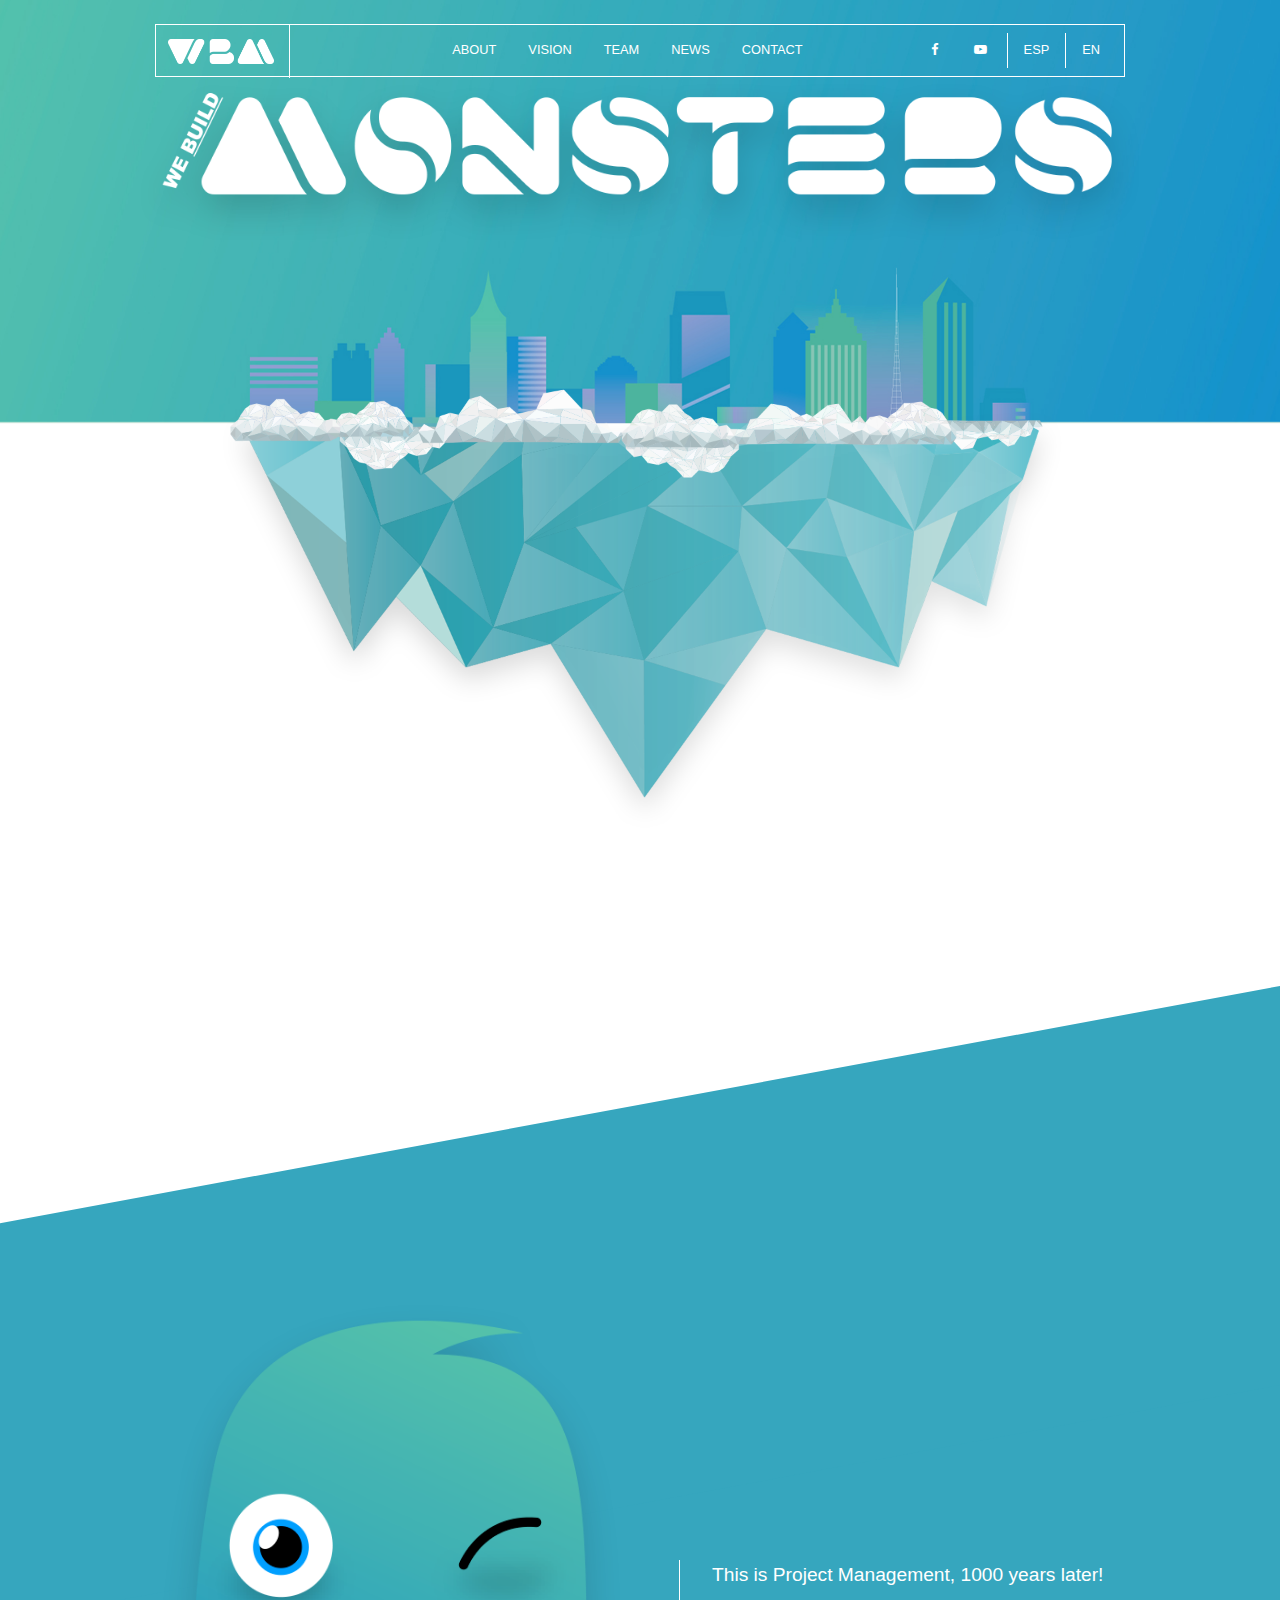
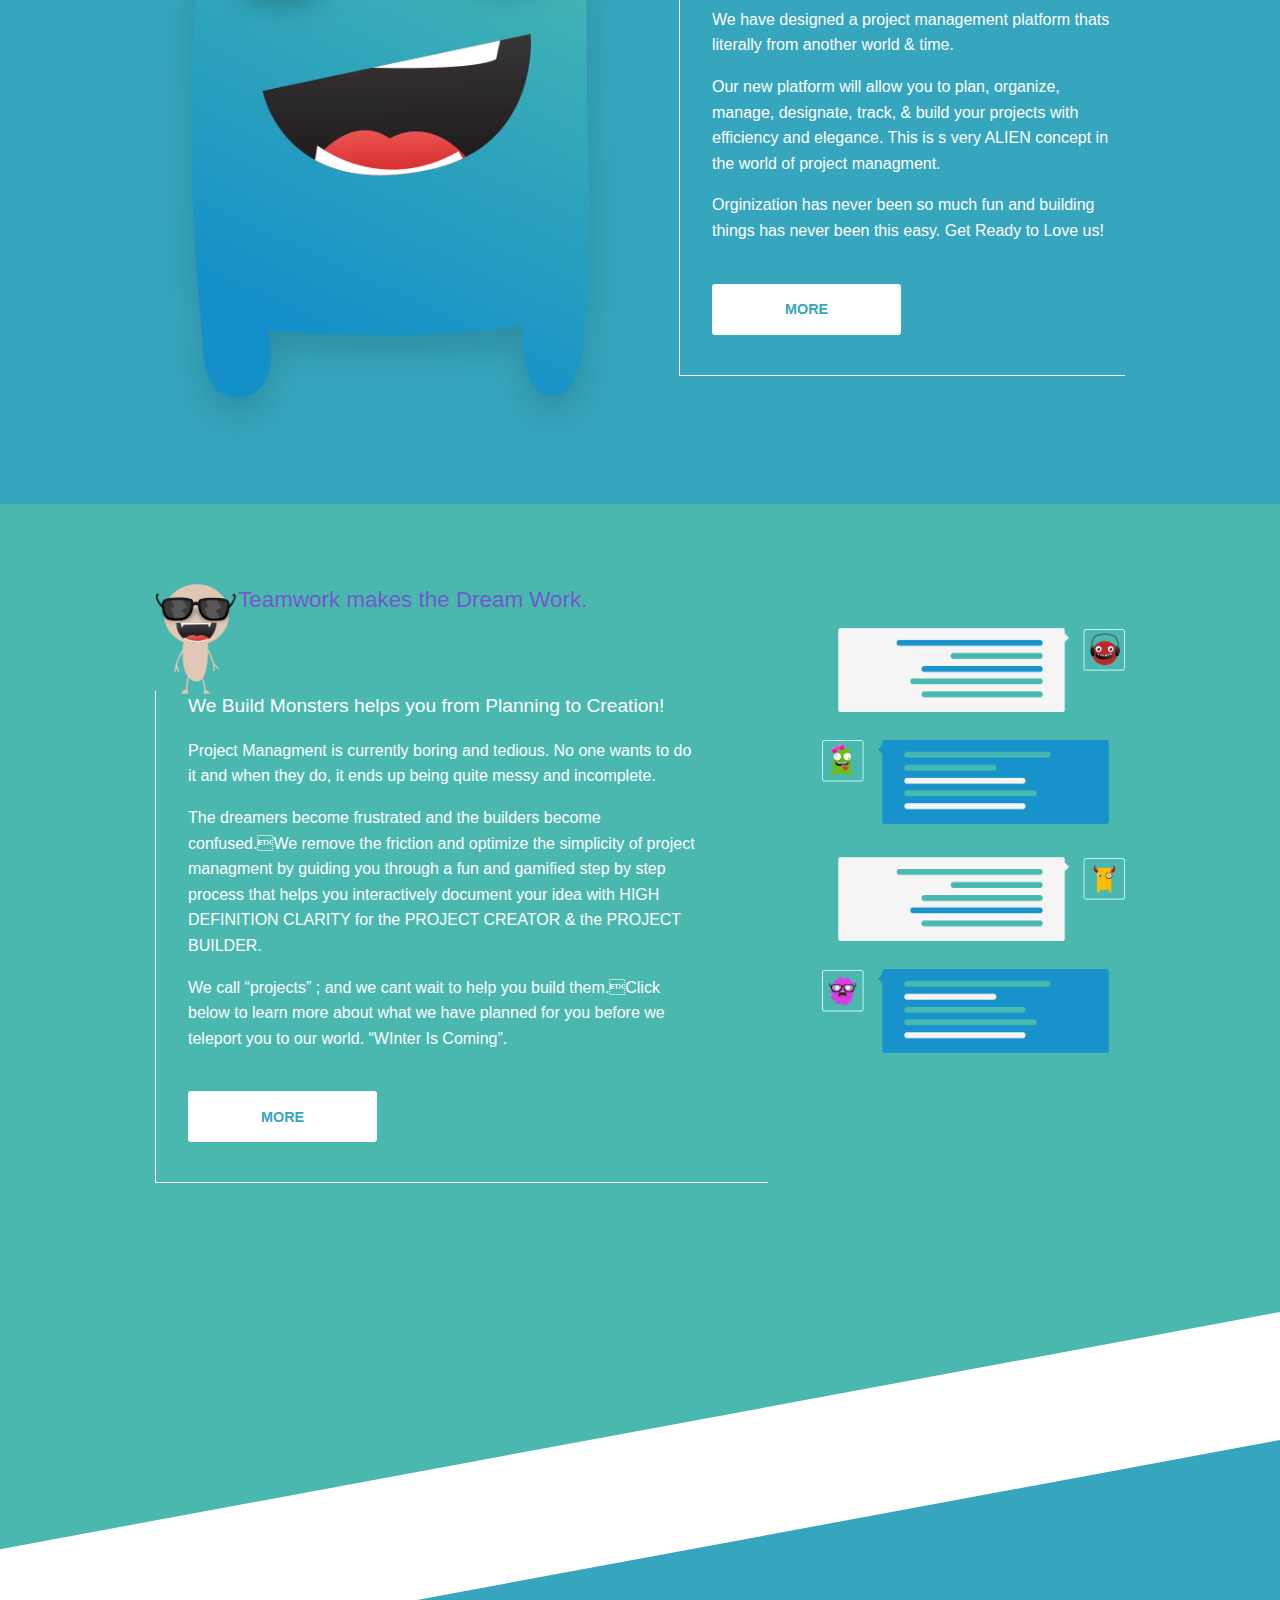
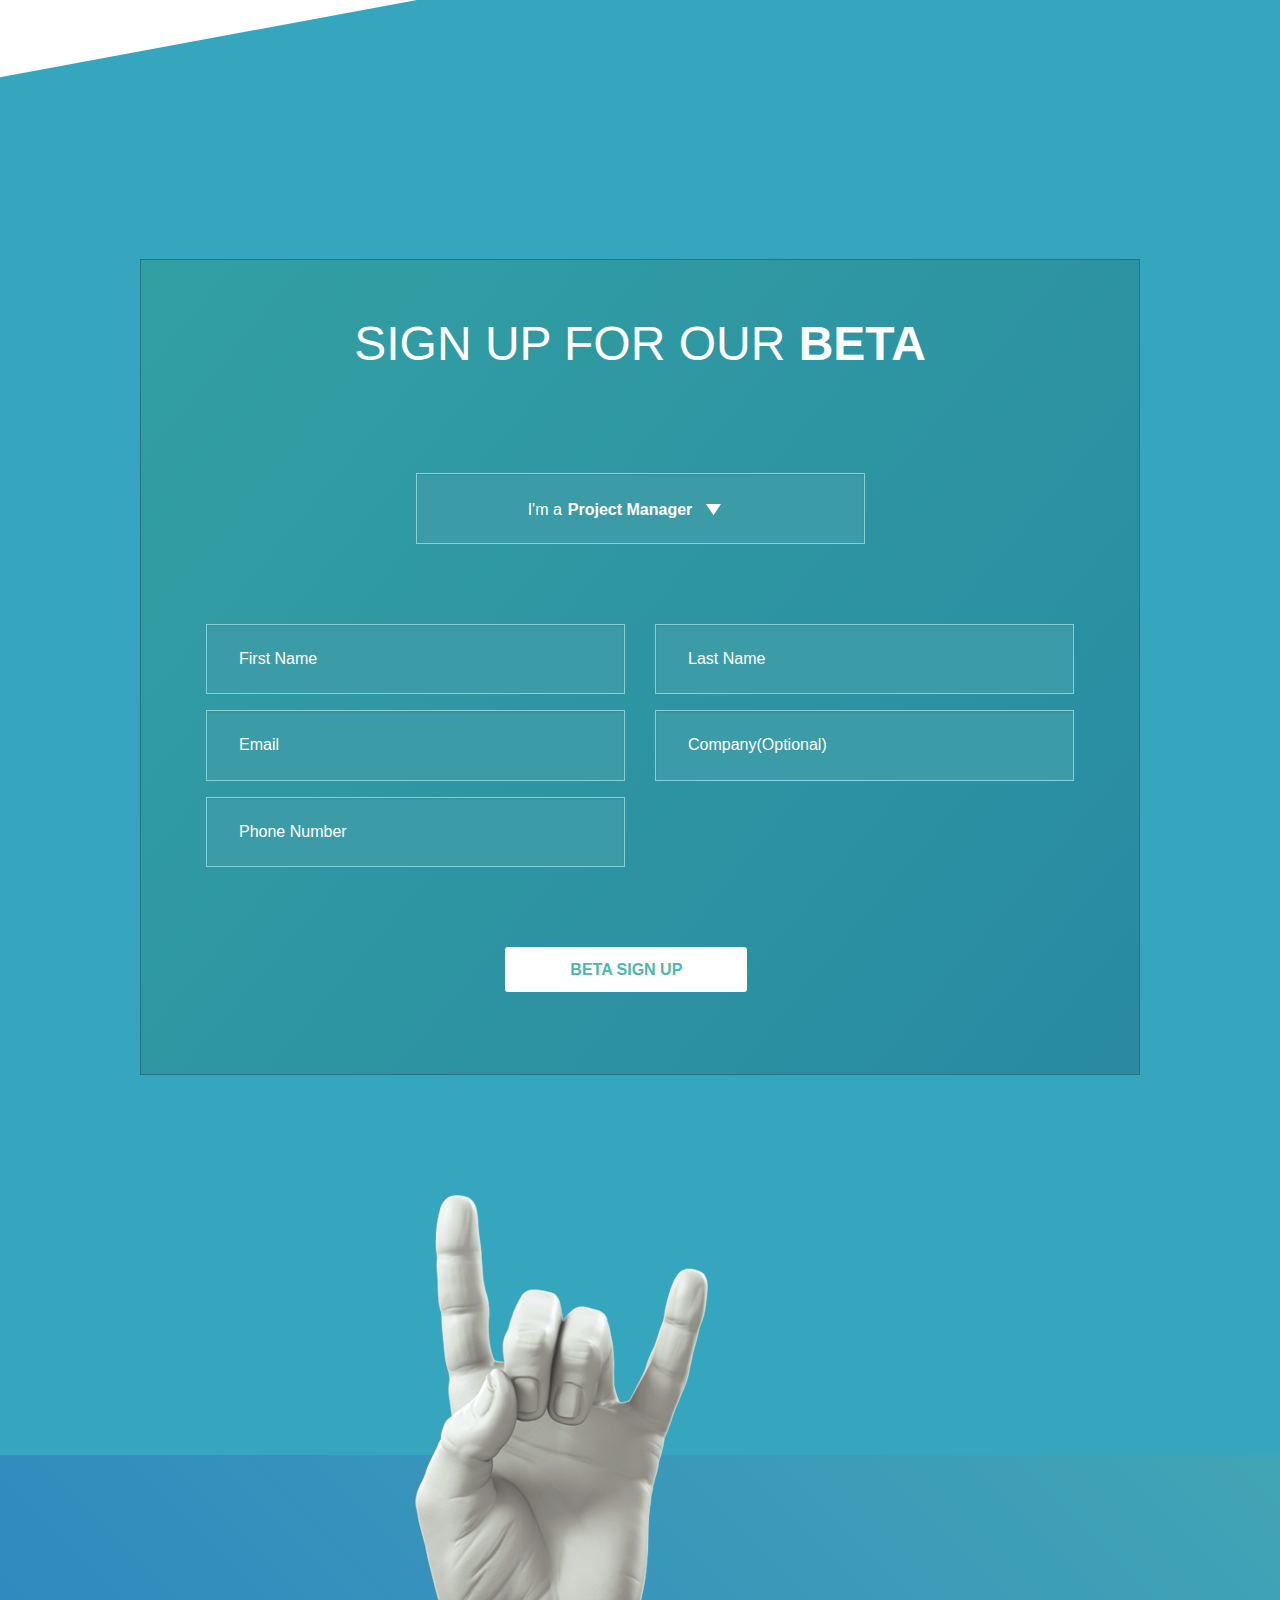
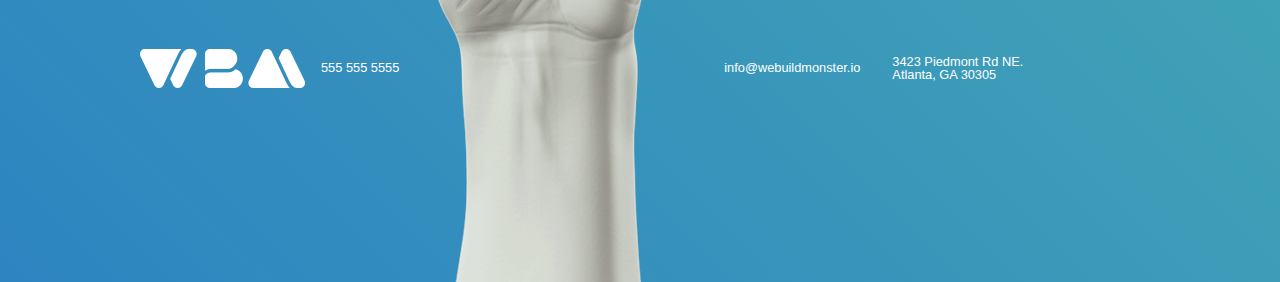
==== index.html @ ce21af78 "Renamed main file to index.html" ====
<!doctype html>
<html class="no-js" lang="en" dir="ltr">
<head>
  <meta charset="utf-8">
  <meta http-equiv="x-ua-compatible" content="ie=edge">
  <meta name="viewport" content="width=device-width, initial-scale=1.0">
  <title>We Build Monsters Beta Site</title>
  <link rel="stylesheet" href="css/foundation.min.css">
  <link rel="stylesheet" href="css/main.css">
  <link rel="stylesheet" href="css/font-awesome-4.7.0/css/font-awesome.min.css">
</head>
<body>
  <div class="row">
    <div class="large-12 columns">
      <!-- Mobile Navigation -->
      <div class="title-bar" data-responsive-toggle="nav-menu" data-hide-for="medium">
        <a class="logo-small show-for-small-only" href="#"><img src="http://placehold.it/50x50?text=LOGO" /></a>
        <button class="menu-icon" type="button" data-toggle></button>
        <div class="title-bar-title">WBM</div>
      </div>
      <!-- Navigation Logo -->
      <nav class="top-bar" id="nav-menu">
        <!-- Nav Links Section -->
        <div class="logo-wrapper hide-for-small-only top-bar-left">
          <div class="logo">
            <img src="img/logo_small.svg" height="100%" width="100%"/>
            <!-- <object data="img/logo_small.svg" height="100%" width="100%" type="image/svg+xml"></object> -->
          </div>
        </div>
        <ul class="menu top-bar-right">
          <li><a href="#">ABOUT</a></li>
          <li><a href="#">VISION</a></li>
          <li><a href="#">TEAM</a></li>
          <li><a href="#">NEWS</a></li>
          <li><a href="#">CONTACT</a></li>
          <li><a href="#"><i class="fa fa-facebook" aria-hidden="true"></i></a></li>
          <li><a href="#"><i class="fa fa-youtube-play" aria-hidden="true"></i>
          </a></li>
          <li class="border-left"><a href="#">ESP</a></li>
          <li class="border-left"><a href="#">EN</a></li>
        </ul>
      </nav>
    </div>
    <div class="main-logo">
      <img src="img/logo_large.svg" height="100%" width="100%"/>
      <!-- <object data="img/logo_large.svg" height="100%" width="100%"></object> -->
    </div>
  </div>

  <div class="section-one">
    <div class="row">
      <div class="large-6 medium-6 columns">
        <object data="img/monster1.svg" height="100%" width="100%" type="image/svg+xml"></object>
      </div>
      <div class="large-6 medium-6 columns margin-top">
        <div class="white-border-box">
          <p class="title">This is Project Management, 1000 years later!</p>
          <p>
            We have designed a project management platform thats literally from another world & time.
          </p>
          <p>
            Our new platform will allow you to plan, organize, manage, designate, track, & build your projects <MONSTERS> with efficiency and elegance. This is s very ALIEN concept in the world of project managment.
          </p>
          <p>
            Orginization has never been so much fun and building things has never been this easy. Get Ready to Love us!
          </p>
          <a href="#" class="button">MORE</a>
        </div>
      </div>
    </div>
  </div>

  <div class="section-two">
    <div class="row padding-top">
      <div class="large-8 medium-8 columns">
        <div class="row">
          <div class="large-2 medium-2 columns">
            <object class="monster2" data="img/monster2.svg" height="100%" width="100%" type="image/svg+xml"></object>
          </div>
          <div class="large-10 medium-10 columns">
            <h6>Teamwork makes the Dream Work.</h6>
          </div>
        </div>
        <div class="row">
          <div class="large-12 medium-12 columns">
            <div class="white-border-box">
              <p class="title">We Build Monsters helps you from Planning to Creation!</p>
              <p>
                Project Managment is currently boring and tedious. No one wants to do it and when they do, it ends up being quite messy and incomplete.
              </p>
              <p>
                The dreamers become frustrated and the builders become confused.We remove the friction and optimize the simplicity of project managment by guiding you through a fun and gamified step by step process that helps you interactively document your idea with HIGH DEFINITION CLARITY for the PROJECT CREATOR & the PROJECT BUILDER.
              </p>
              <p>
                We call “projects” <MONSTERS> ; and we cant wait to help you build them.Click below to learn more about what we have planned for you before we teleport you to our world. “WInter Is Coming”.
              </p>
              <a href="#" class="button">MORE</a>
            </div>
          </div>
        </div>
      </div>
      <div class="large-4 medium-4 columns">
        <object class="comment" data="img/comment.svg" height="100%" width="100%" type="image/svg+xml"></object>
      </div>
    </div>
  </div>

  <div class="section-three">
    <div class="row form-background">
      <div class="large-12 medium-12 columns">
        <h1>SIGN UP FOR OUR <strong>BETA</strong></h1>
        <div class="row">
          <div class="large-3 medium-3 columns"><p></p></div>
          <div class="large-6 medium-6 columns select-margin-bottom" type="text">
            <div class="row">
              <div class="large-4 medium-4 columns">
                <p class="right inline">I'm a</p>
              </div>
              <div class="large-8 medium-8 columns">
                <select>
                  <option>Project Manager</option>
                  <option>Designer</option>
                  <option>Agency</option>
                  <option>Developer</option>
                  <option>Other</option>
                </select>
              </div>
            </div>
          </div>
          <div class="large-3 medium-3 columns"><p></p></div>
        </div>
        <div class="row">
          <div class="large-6 medium-6 columns">
            <input type="text" id="first-name" placeholder="First Name">
            <input type="text" id="email" placeholder="Email">
            <input type="text" id="phone" placeholder="Phone Number">
          </div>
          <div class="large-6 medium-6 columns">
            <input type="text" id="last-name" placeholder="Last Name">
            <input type="text" id="company" placeholder="Company(Optional)">
          </div>
        </div>
        <div class="row">
          <div class="large-4 medium-4 columns"><p></p></div>
          <div class="large-4 medium-4 columns">
            <a href="#" class="button large">BETA SIGN UP</a>
          </div>
          <div class="large-4 medium-4 columns"><p></p></div>
        </div>
      </div>
    </div>
  </div>

  <div class="footer-background">
    <div class="row">
      <div class="large-12 medium-12">
        <footer>
          <ul class="vertical medium-horizontal menu">
            <li><img src="img/logo_footer.svg"/></li>
            <li><a href="#">555 555 5555</a></li>
            <li><img class="hand" src="img/hand.svg" width="100%" height="100%"/></li>
            <li><a href="#">info@webuildmonster.io</a></li>
            <li><a href="#">3423 Piedmont Rd NE.<br />Atlanta, GA 30305</a></li>
          </ul>
        </footer>
      </div>
    </div>
  </div>

  <script src="js/vendor/jquery.js"></script>
  <script src="js/vendor/what-input.js"></script>
  <script src="js/vendor/foundation.js"></script>
  <script src="js/main.js"></script>
</body>
</html>
---- css/main.css ----
/* Variables */
body {
  background: url(../img/header_background.svg);
  background-size: 100%;
  background-repeat: no-repeat;
}
/* Navigation */
nav {
  border: #ffffff 1px solid;
  margin-top: 1.5rem;
}
.menu {
  font-size: 0.8rem;
}
a .fa.fa-facebook {
  margin-left: 6rem;
}
.border-left {
  border-left: #ffffff 1px solid;
}
.top-bar {
  background-color: transparent;
  text-align: center;
}
.top-bar ul {
  background-color: transparent;
}
/* Small Navigation */
.logo-small {
  float: right;
}
.title-bar {
  padding: 0.60rem;
}
.menu-icon,
.title-bar-title {
  position: relative;
  top: 10px;
}
/* Medium-Up Navigation */
@media only screen and (min-width: 40rem) {
  .logo-wrapper {
    position: relative;
  }
  .logo-wrapper .logo {
    width: 122px;
    height: 54px;
    position: absolute;
    left: 50%;
    right: 50%;
    top: 6px;
    margin-left: -39px;
    border-right: #ffffff 1px solid;
    margin-top: -15px;
    padding-top: 15px;
    padding-right: 15px;
  }
  .top-bar-right {
    width: 50%;
    padding-left: 86px;
  }
  .top-bar-right ul {
    float: left;
  }
  .top-bar-left {
    width: 50%;
    padding-right: 86px;
  }
  .top-bar-left ul {
    float: right;
  }
}
/* Header Logo */
.main-logo {
  margin-bottom: 1058px;
}
/* Section One */
.section-one {
  background-color: #36a6be;
  position: relative;
  z-index: 1;
}
.section-one:before {
  background: inherit;
  top: -319px;
  content: '';
  display: block;
  height: 50%;
  left: 0;
  position: absolute;
  right: 0;
  transform: skewY(-10.5deg);
  transform-origin: 100%;
  z-index: -1;
}
.margin-top {
  margin-top: 17rem;
}
.button{
  border-radius: 3px;
  color: #36a6be;
  padding: 1.2em 5em;
  margin: 1.5rem 0px 0.5rem;
  font-weight: bold;
}
.white-border-box {
  color: #ffffff;
  padding: 0 4rem 2rem 2rem;
  border-left: #ffffff 1px solid;
  border-bottom: #ffffff 1px solid;
  margin-bottom: 8rem;
}
.section-one .white-border-box{
  padding: 0 0rem 2rem 2rem;
  margin-left: 1.5rem;
}
/* Section Two */
.section-two {
  background-color: #4ab8af;
  position: relative;
  z-index: 1;
  margin-bottom: 28rem;
}
.section-two:before {
  background: inherit;
  bottom: 0;
  content: '';
  display: block;
  height: 100%;
  left: 0;
  position: absolute;
  right: 0;
  transform: skewY(-10.5deg);
  transform-origin: 100%;
  z-index: -1;
}
.section-two h6 {
  color: #7158cc;
  display: inline;
  padding-top: 5rem;
  vertical-align: middle;
  font-size: 1.4rem;
  margin-left: -28px;
}
.padding-top {
  padding-top: 5rem;
}
.monster2 {
  margin-bottom: 0.5rem;
}
.title {
  margin-top: -17px;
  font-size: 1.2rem;
}
.section-two .white-border-box{
  margin-right: 1.5rem;
}
.comment {
  margin-top: 2.8rem;
}
/* Section Three */
.section-three {
  color: #ffffff;
  background-color: #36a6be;
  padding-top: 100px;
  padding-bottom: 380px;
  position: relative;
  z-index: 1;
}
.section-three:before {
  background: inherit;
  top: -319px;
  content: '';
  display: block;
  height: 50%;
  left: 0;
  position: absolute;
  right: 0;
  transform: skewY(-10.5deg);
  transform-origin: 100%;
  z-index: -1;
}
.section-three h1 {
  text-align: center;
  margin-bottom: 6rem;
}
.form-background {
  border-width: 1px;
  border-color: #257383;
  border-style: solid;
  padding: 50px;
  background: rgb(50,160,163); /* Old browsers */
  background-image: -moz-linear-gradient( -40deg, rgba(50,160,163,1) 0%, rgba(41,138,162,1) 100%);
  background-image: -webkit-linear-gradient( -40deg, rgba(50,160,163,1) 0%, rgba(41,138,162,1) 100%);
  background-image: -ms-linear-gradient( -40deg, rgba(50,160,163,1) 0%, rgba(41,138,162,1) 100%);
}
.right {
  color: #ffffff;
  text-align: right;
}
.inline {
  margin: 0 0 0.88889rem 0;
  line-height: 2.56111rem;
}
select {
  font-weight: bold;
  margin-left: -32px;
  background-color: transparent;
  color: #ffffff;
  border: none;
  background-position: right 4.5rem center;
  background-size: 15px 15px;
  background-image: url("data:image/svg+xml;utf8,<svg xmlns='http://www.w3.org/2000/svg' version='1.1' width='32' height='24' viewBox='0 0 32 24'><polygon points='0,0 32,0 16,24' style='fill: rgb%28255, 255, 255%29'></polygon></svg>");
}
select:focus {
  outline: none;
  border: none;
  background-color: transparent;
  box-shadow: none;
}
.select-margin-bottom {
  margin-bottom: 5rem;
}
[type=text] {
  color: #ffffff;
  padding-left: 2rem;
  padding-top: 1rem;
  padding-bottom: 1rem;
  height: 4.4rem;
  border-radius: 0;
  border: 1px #86d0d6 solid;
  background-color: #3b9ca8;
}
[type=text]:focus {
  color: #ffffff;
  outline: none;
  box-shadow: none;
  border: 1px #86d0d6 solid;
  background-color: #3b9ca8;
}
input::-webkit-input-placeholder{
  color: #ffffff !important;
}
input:-moz-placeholder { /* Mozilla Firefox 4 to 18 */
  color: #ffffff;
}
input::-moz-placeholder { /* Mozilla Firefox 19+ */
  color: #ffffff;
}
input:-ms-input-placeholder { /* Internet Explorer 10-11 */
  color: #ffffff;
}
.section-three .button {
  border-radius: 3px;
  color: #4ab8af;
  padding: .85em 4em;
  margin: 4rem 0px 2rem;
}
.section-three .button.large {
  font-size: 1rem;
}

/*Footer*/
.footer-background {
  background: rgb(45,132,193); /* Old browsers */
  background: -moz-linear-gradient(45deg, rgba(45,132,193,1) 0%, rgba(66,165,181,1) 100%);
  background: -webkit-linear-gradient(45deg, rgba(45,132,193,1) 0%,rgba(66,165,181,1) 100%);
  background: linear-gradient(45deg, rgba(45,132,193,1) 0%,rgba(66,165,181,1) 100%);
  position: absolute;
  left: 0px;
  width: 100%;
  height: -133px;
  z-index: 1;
}
.hand {
  margin-top: -260px;
  z-index: 2;
}
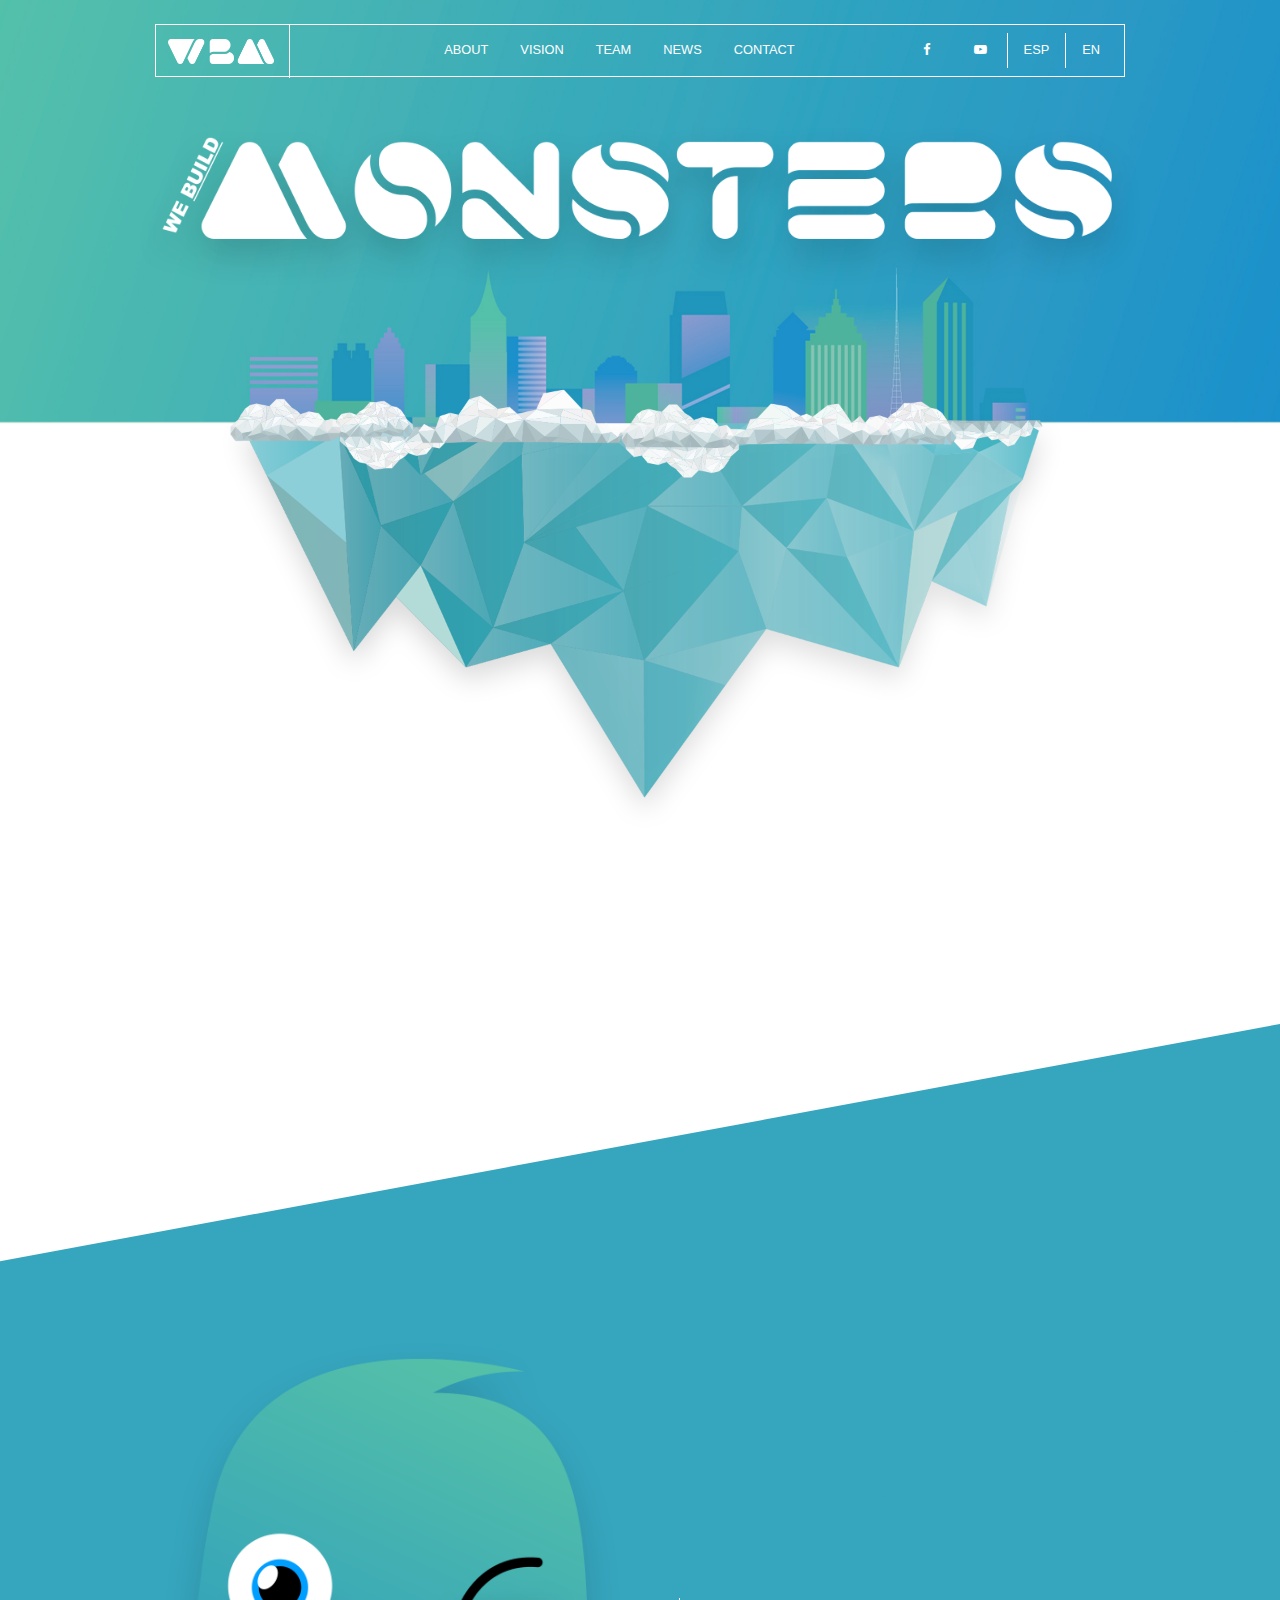
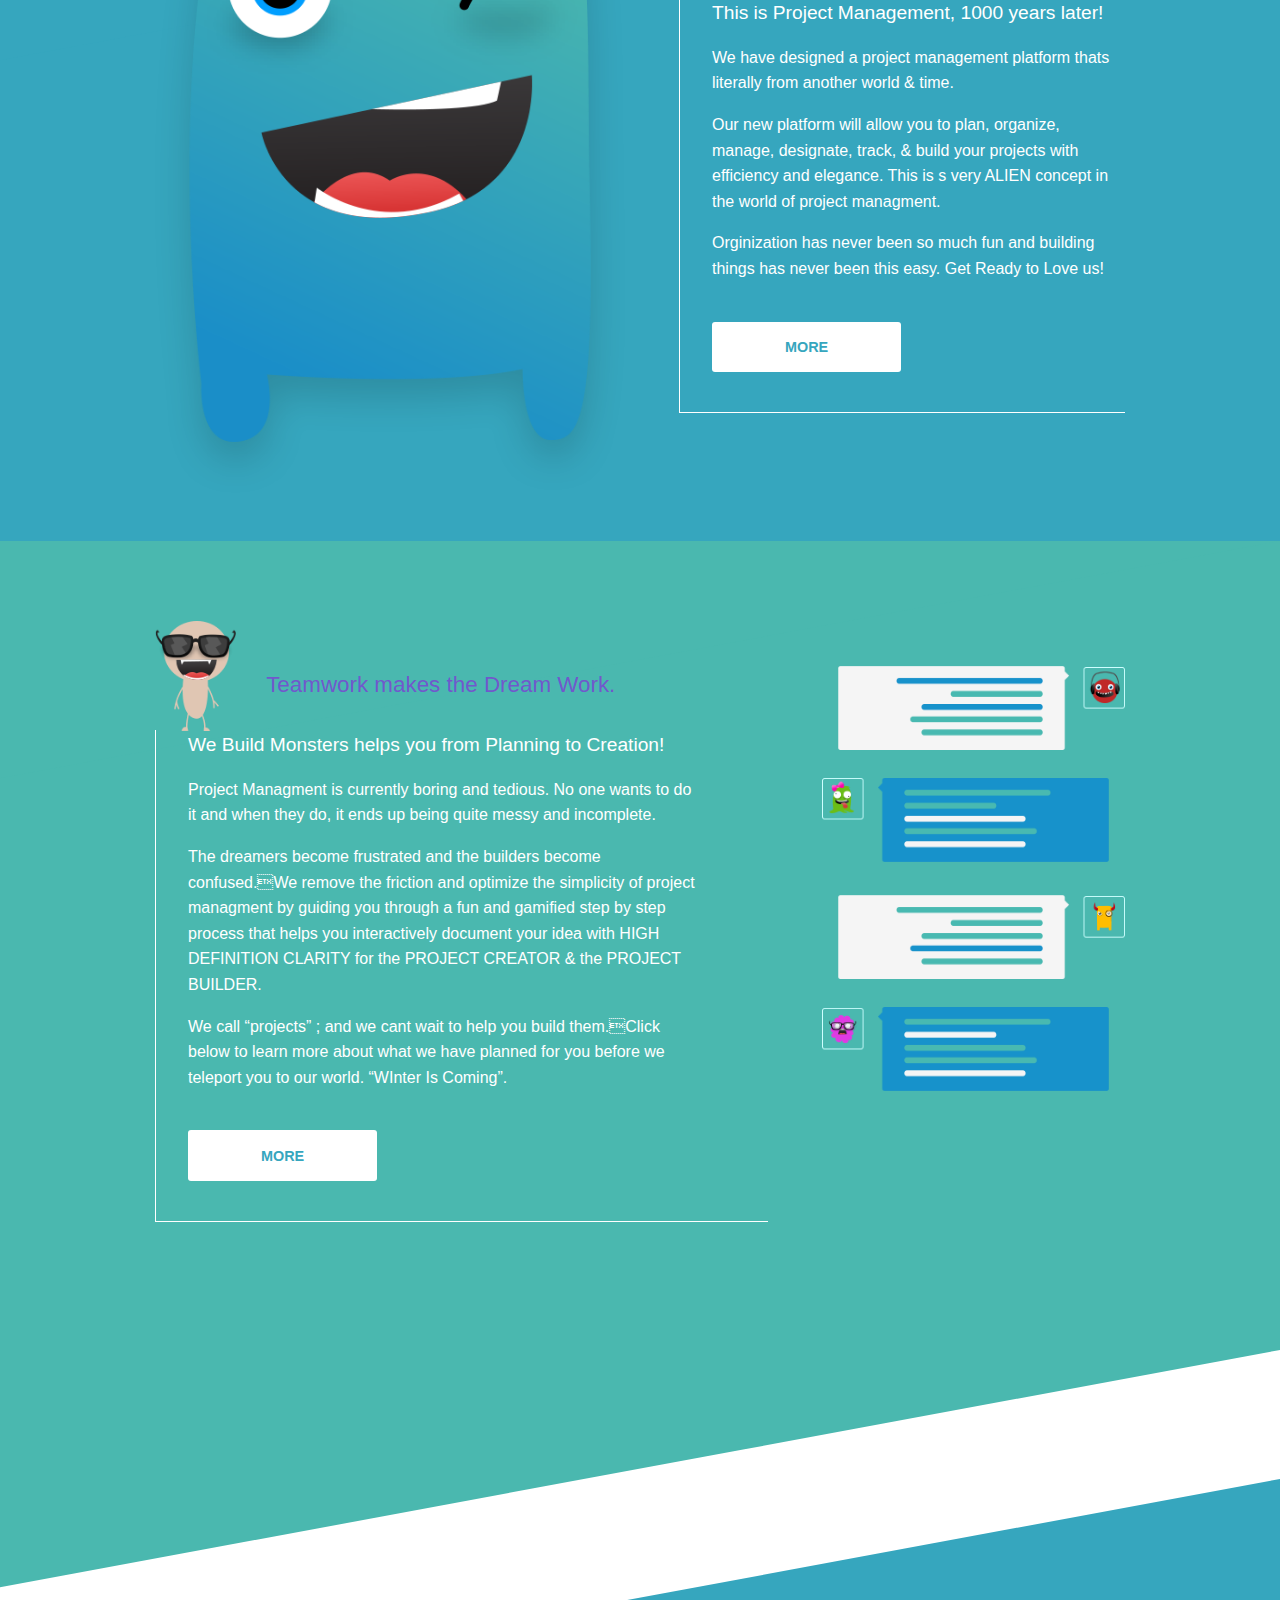
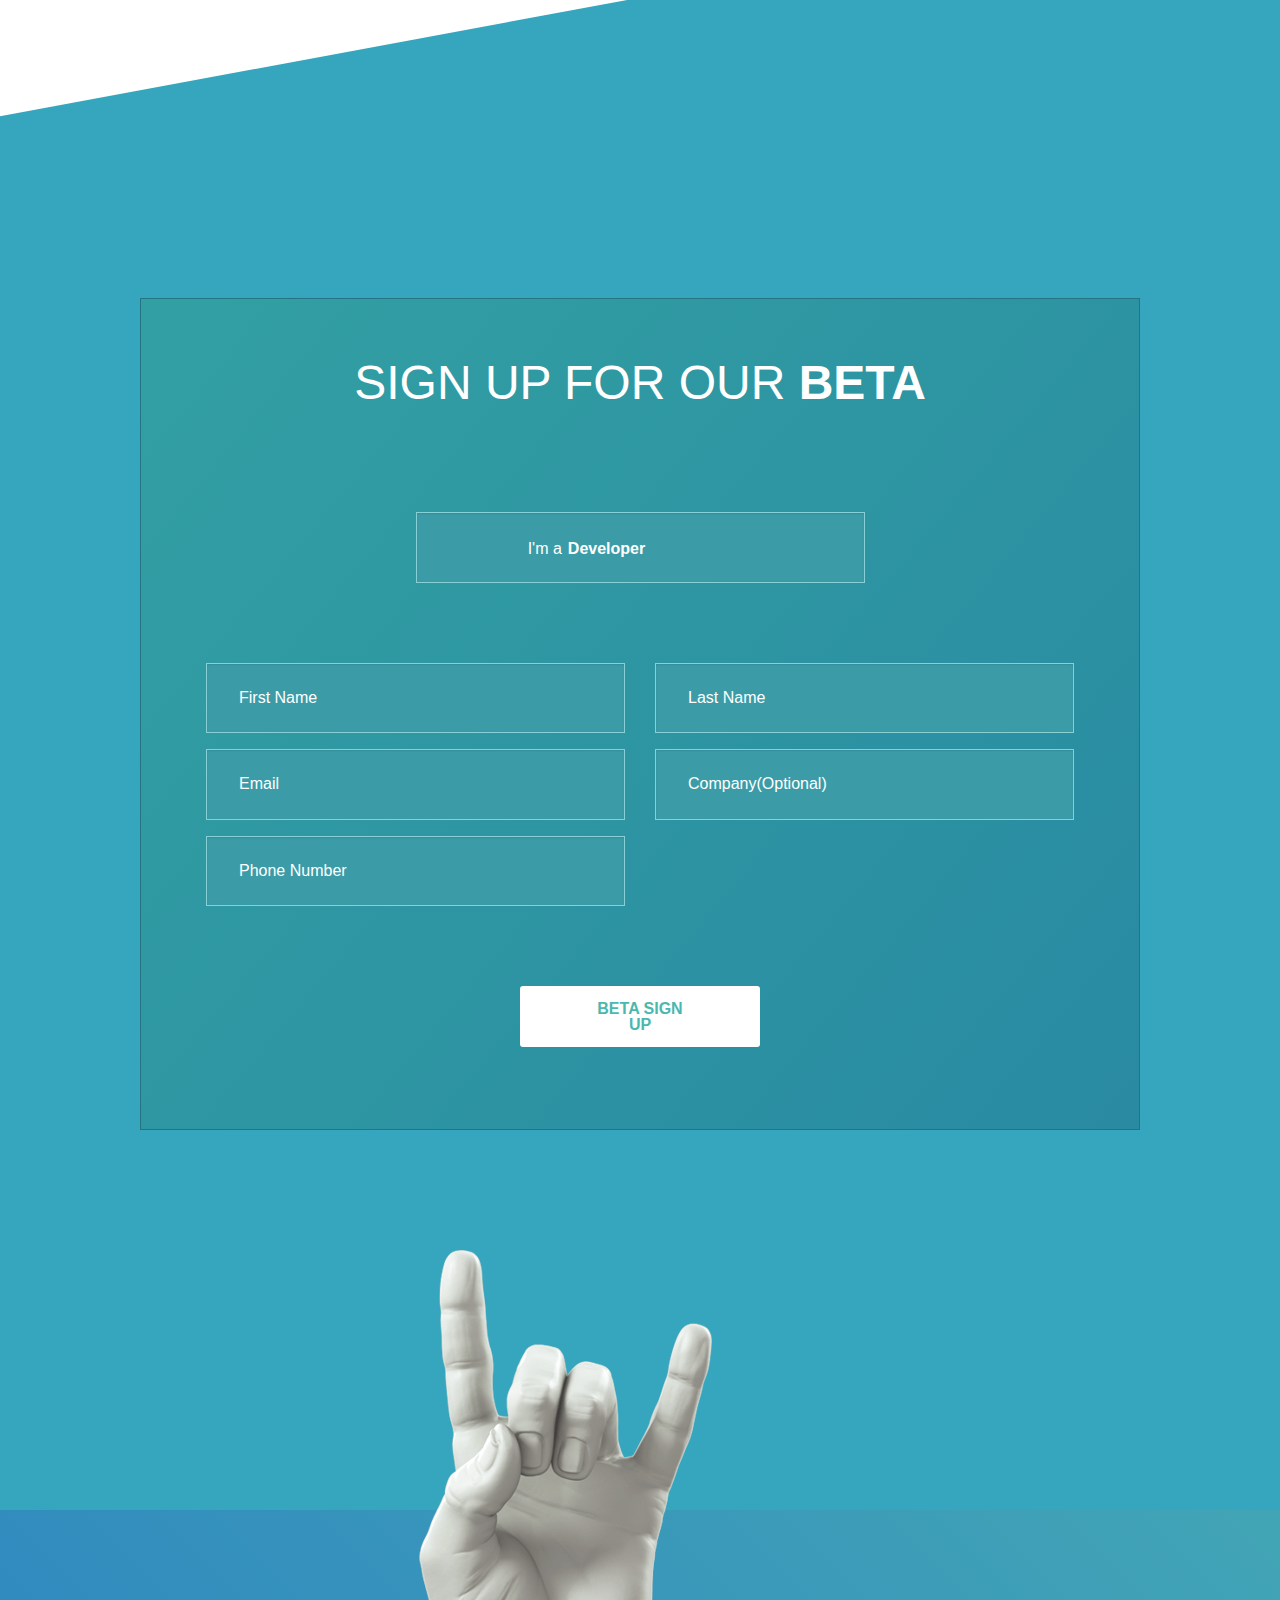
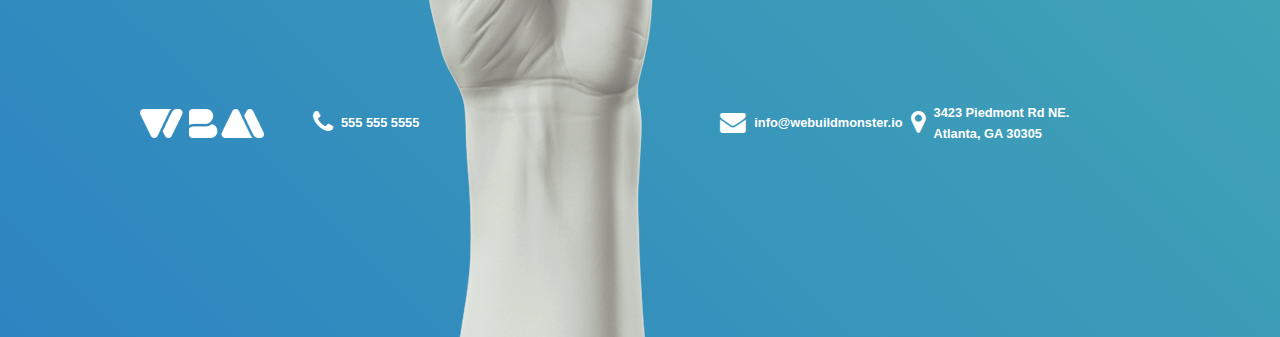
==== commit 4fb8c801: "scroll animation and responsive capabilities" ====
--- a/index.html
+++ b/index.html
@@ -1,175 +1,211 @@
 <!doctype html>
 <html class="no-js" lang="en" dir="ltr">
+
 <head>
-  <meta charset="utf-8">
-  <meta http-equiv="x-ua-compatible" content="ie=edge">
-  <meta name="viewport" content="width=device-width, initial-scale=1.0">
-  <title>We Build Monsters Beta Site</title>
-  <link rel="stylesheet" href="css/foundation.min.css">
-  <link rel="stylesheet" href="css/main.css">
-  <link rel="stylesheet" href="css/font-awesome-4.7.0/css/font-awesome.min.css">
+    <meta charset="utf-8">
+    <meta http-equiv="x-ua-compatible" content="ie=edge">
+    <meta name="viewport" content="width=device-width, initial-scale=1.0">
+    <title>We Build Monsters Beta Site</title>
+    <link rel="stylesheet" href="css/foundation.min.css">
+    <link rel="stylesheet" href="css/main.css">
+    <link rel="stylesheet" href="css/font-awesome-4.7.0/css/font-awesome.min.css">
 </head>
+
 <body>
-  <div class="row">
-    <div class="large-12 columns">
-      <!-- Mobile Navigation -->
-      <div class="title-bar" data-responsive-toggle="nav-menu" data-hide-for="medium">
-        <a class="logo-small show-for-small-only" href="#"><img src="http://placehold.it/50x50?text=LOGO" /></a>
-        <button class="menu-icon" type="button" data-toggle></button>
-        <div class="title-bar-title">WBM</div>
-      </div>
-      <!-- Navigation Logo -->
-      <nav class="top-bar" id="nav-menu">
-        <!-- Nav Links Section -->
-        <div class="logo-wrapper hide-for-small-only top-bar-left">
-          <div class="logo">
-            <img src="img/logo_small.svg" height="100%" width="100%"/>
-            <!-- <object data="img/logo_small.svg" height="100%" width="100%" type="image/svg+xml"></object> -->
-          </div>
-        </div>
-        <ul class="menu top-bar-right">
-          <li><a href="#">ABOUT</a></li>
-          <li><a href="#">VISION</a></li>
-          <li><a href="#">TEAM</a></li>
-          <li><a href="#">NEWS</a></li>
-          <li><a href="#">CONTACT</a></li>
-          <li><a href="#"><i class="fa fa-facebook" aria-hidden="true"></i></a></li>
-          <li><a href="#"><i class="fa fa-youtube-play" aria-hidden="true"></i>
+    <div class="row">
+        <div class="large-12 columns">
+            <!-- Mobile Navigation -->
+            <div class="title-bar" data-responsive-toggle="nav-menu" data-hide-for="medium">
+                <a class="logo-small show-for-small-only" href="#">
+                    <!-- <object data="img/logo_navbar.svg" height="50%" width="50%" type="image/svg+xml"></object> -->
+                </a>
+                <button class="menu-icon" type="button" data-toggle></button>
+                <div class="title-bar-title"><img src="img/logo_navbar.png" height="50%" width="50%" /></div>
+            </div>
+            <!-- Navigation Logo -->
+            <nav class="top-bar" id="nav-menu">
+                <!-- Nav Links Section -->
+                <div class="logo-wrapper hide-for-small-only top-bar-left">
+                    <div class="logo">
+                        <img src="img/logo_navbar.png" height="100%" width="100%" />
+                    </div>
+                </div>
+                <ul class="menu top-bar-right">
+                    <li><a href="#">ABOUT</a></li>
+                    <li><a href="#">VISION</a></li>
+                    <li><a href="#">TEAM</a></li>
+                    <li><a href="#">NEWS</a></li>
+                    <li><a href="#">CONTACT</a></li>
+                    <li><a href="#"><i class="fa fa-facebook" aria-hidden="true"></i></a></li>
+                    <li><a href="#"><i class="fa fa-youtube-play" aria-hidden="true"></i>
           </a></li>
-          <li class="border-left"><a href="#">ESP</a></li>
-          <li class="border-left"><a href="#">EN</a></li>
-        </ul>
-      </nav>
-    </div>
-    <div class="main-logo">
-      <img src="img/logo_large.svg" height="100%" width="100%"/>
-      <!-- <object data="img/logo_large.svg" height="100%" width="100%"></object> -->
-    </div>
-  </div>
-
-  <div class="section-one">
-    <div class="row">
-      <div class="large-6 medium-6 columns">
-        <object data="img/monster1.svg" height="100%" width="100%" type="image/svg+xml"></object>
-      </div>
-      <div class="large-6 medium-6 columns margin-top">
-        <div class="white-border-box">
-          <p class="title">This is Project Management, 1000 years later!</p>
-          <p>
-            We have designed a project management platform thats literally from another world & time.
-          </p>
-          <p>
-            Our new platform will allow you to plan, organize, manage, designate, track, & build your projects <MONSTERS> with efficiency and elegance. This is s very ALIEN concept in the world of project managment.
-          </p>
-          <p>
-            Orginization has never been so much fun and building things has never been this easy. Get Ready to Love us!
-          </p>
-          <a href="#" class="button">MORE</a>
-        </div>
-      </div>
-    </div>
-  </div>
-
-  <div class="section-two">
-    <div class="row padding-top">
-      <div class="large-8 medium-8 columns">
+                    <li class="border-left"><a href="#">ESP</a></li>
+                    <li class="border-left"><a href="#">EN</a></li>
+                </ul>
+            </nav>
+        </div>
+        <div class="main-logo">
+            <img src="img/logo_header.png" height="100%" width="100%" />
+        </div>
+    </div>
+
+    <div class="section-one scrollme">
+        <div class="row animateme">
+            <div class="large-6 medium-6 columns">
+                <img class="animateme" data-when="view" data-from="0.55" data-to="0.05" data-scale="0.7" data-translatex="-500" src="img/monster1.png" />
+            </div>
+            <div class="large-6 medium-6 columns margin-top">
+                <div class="white-border-box animateme" data-when="view" data-from="0.9" data-to="0" data-opacity="0" data-translatey="-900">
+                    <p class="title">This is Project Management, 1000 years later!</p>
+                    <p>
+                        We have designed a project management platform thats literally from another world & time.
+                    </p>
+                    <p>
+                        Our new platform will allow you to plan, organize, manage, designate, track, & build your projects
+                        <MONSTERS> with efficiency and elegance. This is s very ALIEN concept in the world of project managment.
+                    </p>
+                    <p>
+                        Orginization has never been so much fun and building things has never been this easy. Get Ready to Love us!
+                    </p>
+                    <a href="#" class="button">MORE</a>
+                </div>
+            </div>
+        </div>
+    </div>
+    <div class="section-two scrollme">
+        <div class="row padding-top">
+            <div class="large-8 medium-8 columns">
+                <div class="row">
+                    <div class="large-2 medium-2 columns">
+                        <img class="animateme" data-when="view" data-from="0.5" data-to="0" data-opacity="0" data-rotatex="-90" data-rotatey="90" data-rotatez="-90" src="img/monster2.png" />
+                    </div>
+                    <div class="large-10 medium-10 columns title-margin-top animateme" data-when="view" data-from="0.5" data-to="0" data-opacity="0">
+                        <h6>Teamwork makes the Dream Work.</h6>
+                    </div>
+                </div>
+                <div class="row">
+                    <div class="large-12 medium-12 columns">
+                        <div class="white-border-box animateme" data-when="view" data-from="0.5" data-to="0.05" data-opacity="0" data-translatex="-800">
+                            <p class="title">We Build Monsters helps you from Planning to Creation!</p>
+                            <p>
+                                Project Managment is currently boring and tedious. No one wants to do it and when they do, it ends up being quite messy and incomplete.
+                            </p>
+                            <p>
+                                The dreamers become frustrated and the builders become confused.We remove the friction and optimize the simplicity of project managment by guiding you through a fun and gamified step by step process that helps you interactively document your idea with
+                                HIGH DEFINITION CLARITY for the PROJECT CREATOR & the PROJECT BUILDER.
+                            </p>
+                            <p>
+                                We call “projects”
+                                <MONSTERS> ; and we cant wait to help you build them.Click below to learn more about what we have planned for you before we teleport you to our world. “WInter Is Coming”.
+                            </p>
+                            <a href="#" class="button">MORE</a>
+                        </div>
+                    </div>
+                </div>
+            </div>
+            <div class="large-4 medium-4 columns">
+                <object class="comment animateme" data-when="view" data-from="0.5" data-to="0.05" data-opacity="0" data-translatez="-800" data="img/comment.svg" height="100%" width="100%" type="image/svg+xml"></object>
+            </div>
+        </div>
+    </div>
+
+    <div class="section-three">
+        <div class="row form-background">
+            <div class="large-12 medium-12 columns">
+                <h1>SIGN UP FOR OUR <strong>BETA</strong></h1>
+                <div class="row">
+                    <div class="large-3 medium-3 columns">
+                        <p></p>
+                    </div>
+                    <div class="large-6 medium-6 columns select-margin-bottom" type="text">
+                        <div class="row">
+                            <div class="large-4 medium-4 small-4 columns">
+                                <p class="right inline">I'm a</p>
+                            </div>
+                            <div class="large-8 medium-8 small-8 columns">
+                                <select>
+                                  <option>Developer</option>
+                                  <option>Designer</option>
+                                  <option>Agency</option>
+                                  <option>Project Manager</option>
+                                  <option>Other</option>
+                                </select>
+                            </div>
+                        </div>
+                    </div>
+                    <div class="large-3 medium-3 columns">
+                        <p></p>
+                    </div>
+                </div>
+                <div class="row">
+                    <div class="large-6 medium-6 columns">
+                        <input type="text" id="first-name" placeholder="First Name">
+                        <input type="text" id="email" placeholder="Email">
+                        <input type="text" id="phone" placeholder="Phone Number">
+                    </div>
+                    <div class="large-6 medium-6 columns">
+                        <input type="text" id="last-name" placeholder="Last Name">
+                        <input type="text" id="company" placeholder="Company(Optional)">
+                    </div>
+                </div>
+                <div class="row">
+                    <div class="large-4 medium-3 columns">
+                        <p></p>
+                    </div>
+                    <div class="large-4 medium-6 small-12 columns">
+                        <div class="large-12 columns">
+                            <a href="#" class="button large">BETA SIGN UP</a>
+                        </div>
+                    </div>
+                    <div class="large-4 medium-3 columns">
+                        <p></p>
+                    </div>
+                </div>
+            </div>
+        </div>
+    </div>
+
+    <div class="footer-background scrollme">
         <div class="row">
-          <div class="large-2 medium-2 columns">
-            <object class="monster2" data="img/monster2.svg" height="100%" width="100%" type="image/svg+xml"></object>
-          </div>
-          <div class="large-10 medium-10 columns">
-            <h6>Teamwork makes the Dream Work.</h6>
-          </div>
-        </div>
-        <div class="row">
-          <div class="large-12 medium-12 columns">
-            <div class="white-border-box">
-              <p class="title">We Build Monsters helps you from Planning to Creation!</p>
-              <p>
-                Project Managment is currently boring and tedious. No one wants to do it and when they do, it ends up being quite messy and incomplete.
-              </p>
-              <p>
-                The dreamers become frustrated and the builders become confused.We remove the friction and optimize the simplicity of project managment by guiding you through a fun and gamified step by step process that helps you interactively document your idea with HIGH DEFINITION CLARITY for the PROJECT CREATOR & the PROJECT BUILDER.
-              </p>
-              <p>
-                We call “projects” <MONSTERS> ; and we cant wait to help you build them.Click below to learn more about what we have planned for you before we teleport you to our world. “WInter Is Coming”.
-              </p>
-              <a href="#" class="button">MORE</a>
-            </div>
-          </div>
-        </div>
-      </div>
-      <div class="large-4 medium-4 columns">
-        <object class="comment" data="img/comment.svg" height="100%" width="100%" type="image/svg+xml"></object>
-      </div>
-    </div>
-  </div>
-
-  <div class="section-three">
-    <div class="row form-background">
-      <div class="large-12 medium-12 columns">
-        <h1>SIGN UP FOR OUR <strong>BETA</strong></h1>
-        <div class="row">
-          <div class="large-3 medium-3 columns"><p></p></div>
-          <div class="large-6 medium-6 columns select-margin-bottom" type="text">
-            <div class="row">
-              <div class="large-4 medium-4 columns">
-                <p class="right inline">I'm a</p>
-              </div>
-              <div class="large-8 medium-8 columns">
-                <select>
-                  <option>Project Manager</option>
-                  <option>Designer</option>
-                  <option>Agency</option>
-                  <option>Developer</option>
-                  <option>Other</option>
-                </select>
-              </div>
-            </div>
-          </div>
-          <div class="large-3 medium-3 columns"><p></p></div>
-        </div>
-        <div class="row">
-          <div class="large-6 medium-6 columns">
-            <input type="text" id="first-name" placeholder="First Name">
-            <input type="text" id="email" placeholder="Email">
-            <input type="text" id="phone" placeholder="Phone Number">
-          </div>
-          <div class="large-6 medium-6 columns">
-            <input type="text" id="last-name" placeholder="Last Name">
-            <input type="text" id="company" placeholder="Company(Optional)">
-          </div>
-        </div>
-        <div class="row">
-          <div class="large-4 medium-4 columns"><p></p></div>
-          <div class="large-4 medium-4 columns">
-            <a href="#" class="button large">BETA SIGN UP</a>
-          </div>
-          <div class="large-4 medium-4 columns"><p></p></div>
-        </div>
-      </div>
-    </div>
-  </div>
-
-  <div class="footer-background">
-    <div class="row">
-      <div class="large-12 medium-12">
-        <footer>
-          <ul class="vertical medium-horizontal menu">
-            <li><img src="img/logo_footer.svg"/></li>
-            <li><a href="#">555 555 5555</a></li>
-            <li><img class="hand" src="img/hand.svg" width="100%" height="100%"/></li>
-            <li><a href="#">info@webuildmonster.io</a></li>
-            <li><a href="#">3423 Piedmont Rd NE.<br />Atlanta, GA 30305</a></li>
-          </ul>
-        </footer>
-      </div>
-    </div>
-  </div>
-
-  <script src="js/vendor/jquery.js"></script>
-  <script src="js/vendor/what-input.js"></script>
-  <script src="js/vendor/foundation.js"></script>
-  <script src="js/main.js"></script>
+            <div class="large-12 medium-12">
+                <footer>
+                    <ul class="vertical medium-horizontal menu">
+                        <li>
+                            <img class="logo-footer" src="img/logo_footer.png" />
+                        </li>
+                        <li>
+                            <i class="fa fa-phone fa-2x" aria-hidden="true"></i>
+                        </li>
+                        <li>
+                            <span>555 555 5555</span>
+                        </li>
+                        <li>
+                            <img class="hand animateme" data-when="enter" data-from="0.8" data-to="0" data-translatey="-100" src="img/hand.png" width="100%" height="100%" />
+                        </li>
+                        <li>
+                            <i class="fa fa-envelope fa-2x" aria-hidden="true"></i>
+                        </li>
+                        <li>
+                            <span>info@webuildmonster.io</span>
+                        </li>
+                        <li>
+                            <i class="fa fa-map-marker fa-2x" aria-hidden="true"></i>
+                        </li>
+                        <li>
+                            <span>3423 Piedmont Rd NE.<br />Atlanta, GA 30305</span>
+                        </li>
+                    </ul>
+                </footer>
+            </div>
+        </div>
+    </div>
+
+    <script src="js/vendor/jquery.js"></script>
+    <script src="js/vendor/what-input.js"></script>
+    <script src="js/vendor/foundation.js"></script>
+    <script src="js/main.js"></script>
+    <script src="js/scrollme-master/jquery.scrollme.min.js"></script>
+
 </body>
+
 </html>
--- a/css/main.css
+++ b/css/main.css
@@ -1,278 +1,376 @@
-/* Variables */
+@font-face {
+    font-family: ProximaNova;
+    src: url("fonts/ProximaNovaReg.otf") format("opentype");
+}
+
+@font-face {
+    font-family: ProximaNova;
+    font-weight: bold;
+    src: url("fonts/ProximaNovaBold.otf") format("opentype");
+}
+
 body {
-  background: url(../img/header_background.svg);
-  background-size: 100%;
-  background-repeat: no-repeat;
-}
-/* Navigation */
+    background: url(../img/header_background.png);
+    background-size: 100%;
+    background-repeat: no-repeat;
+}
+
+
+/***************************Navigation****************************/
+
 nav {
-  border: #ffffff 1px solid;
-  margin-top: 1.5rem;
-}
+    border: #ffffff 1px solid;
+    margin-top: 1.5rem;
+}
+
 .menu {
-  font-size: 0.8rem;
-}
+    font-size: 0.8rem;
+}
+
 a .fa.fa-facebook {
-  margin-left: 6rem;
-}
+    margin-left: 6rem;
+}
+
 .border-left {
-  border-left: #ffffff 1px solid;
-}
+    border-left: #ffffff 1px solid;
+}
+
 .top-bar {
-  background-color: transparent;
-  text-align: center;
-}
+    background-color: transparent;
+    text-align: center;
+}
+
 .top-bar ul {
-  background-color: transparent;
-}
+    background-color: transparent;
+}
+
+
 /* Small Navigation */
+
 .logo-small {
-  float: right;
-}
+    float: right;
+}
+
 .title-bar {
-  padding: 0.60rem;
-}
-.menu-icon,
-.title-bar-title {
-  position: relative;
-  top: 10px;
-}
+    padding: 0.60rem;
+    background: transparent;
+}
+
+.menu-icon, .title-bar-title {
+    position: relative;
+    top: 10px;
+}
+
+
 /* Medium-Up Navigation */
+
 @media only screen and (min-width: 40rem) {
-  .logo-wrapper {
+    .logo-wrapper {
+        position: relative;
+    }
+    .logo-wrapper .logo {
+        width: 122px;
+        height: 54px;
+        position: absolute;
+        left: 50%;
+        right: 50%;
+        top: 6px;
+        margin-left: -39px;
+        border-right: #ffffff 1px solid;
+        margin-top: -15px;
+        padding-top: 15px;
+        padding-right: 15px;
+    }
+    .top-bar-right {
+        width: 50%;
+        padding-left: 86px;
+    }
+    .top-bar-right ul {
+        float: left;
+    }
+    .top-bar-left {
+        width: 50%;
+        padding-right: 86px;
+    }
+    .top-bar-left ul {
+        float: right;
+    }
+}
+
+
+/* Header Logo */
+
+.main-logo {
+    margin-top: 8rem;
+    margin-bottom: 1058px;
+}
+
+
+/* Section One */
+
+.section-one {
+    background-color: #36a6be;
     position: relative;
-  }
-  .logo-wrapper .logo {
-    width: 122px;
-    height: 54px;
+    z-index: 1;
+}
+
+.section-one:before {
+    background: inherit;
+    top: -319px;
+    content: '';
+    display: block;
+    height: 50%;
+    left: 0;
     position: absolute;
-    left: 50%;
-    right: 50%;
-    top: 6px;
-    margin-left: -39px;
-    border-right: #ffffff 1px solid;
-    margin-top: -15px;
-    padding-top: 15px;
-    padding-right: 15px;
-  }
-  .top-bar-right {
-    width: 50%;
-    padding-left: 86px;
-  }
-  .top-bar-right ul {
-    float: left;
-  }
-  .top-bar-left {
-    width: 50%;
-    padding-right: 86px;
-  }
-  .top-bar-left ul {
-    float: right;
-  }
-}
-/* Header Logo */
-.main-logo {
-  margin-bottom: 1058px;
-}
-/* Section One */
-.section-one {
-  background-color: #36a6be;
-  position: relative;
-  z-index: 1;
-}
-.section-one:before {
-  background: inherit;
-  top: -319px;
-  content: '';
-  display: block;
-  height: 50%;
-  left: 0;
-  position: absolute;
-  right: 0;
-  transform: skewY(-10.5deg);
-  transform-origin: 100%;
-  z-index: -1;
-}
+    right: 0;
+    transform: skewY(-10.5deg);
+    transform-origin: 100%;
+    z-index: -1;
+}
+
+.section-one img {}
+
 .margin-top {
-  margin-top: 17rem;
-}
-.button{
-  border-radius: 3px;
-  color: #36a6be;
-  padding: 1.2em 5em;
-  margin: 1.5rem 0px 0.5rem;
-  font-weight: bold;
-}
+    margin-top: 17rem;
+}
+
+.button {
+    border-radius: 3px;
+    color: #36a6be;
+    padding: 1.2em 5em;
+    margin: 1.5rem 0px 0.5rem;
+    font-weight: bold;
+}
+
 .white-border-box {
-  color: #ffffff;
-  padding: 0 4rem 2rem 2rem;
-  border-left: #ffffff 1px solid;
-  border-bottom: #ffffff 1px solid;
-  margin-bottom: 8rem;
-}
-.section-one .white-border-box{
-  padding: 0 0rem 2rem 2rem;
-  margin-left: 1.5rem;
-}
+    color: #ffffff;
+    padding: 0 4rem 2rem 2rem;
+    border-left: #ffffff 1px solid;
+    border-bottom: #ffffff 1px solid;
+    margin-bottom: 8rem;
+}
+
+.section-one .white-border-box {
+    padding: 0 0rem 2rem 2rem;
+    margin-left: 1.5rem;
+}
+
+
 /* Section Two */
+
 .section-two {
-  background-color: #4ab8af;
-  position: relative;
-  z-index: 1;
-  margin-bottom: 28rem;
-}
+    background-color: #4ab8af;
+    position: relative;
+    z-index: 1;
+    margin-bottom: 28rem;
+}
+
 .section-two:before {
-  background: inherit;
-  bottom: 0;
-  content: '';
-  display: block;
-  height: 100%;
-  left: 0;
-  position: absolute;
-  right: 0;
-  transform: skewY(-10.5deg);
-  transform-origin: 100%;
-  z-index: -1;
-}
+    background: inherit;
+    bottom: 0;
+    content: '';
+    display: block;
+    height: 100%;
+    left: 0;
+    position: absolute;
+    right: 0;
+    transform: skewY(-10.5deg);
+    transform-origin: 100%;
+    z-index: -1;
+}
+
 .section-two h6 {
-  color: #7158cc;
-  display: inline;
-  padding-top: 5rem;
-  vertical-align: middle;
-  font-size: 1.4rem;
-  margin-left: -28px;
-}
+    color: #7158cc;
+    display: inline;
+    vertical-align: middle;
+    font-size: 1.4rem;
+}
+
+.section-two img {
+    padding-bottom: 1em;
+}
+
 .padding-top {
-  padding-top: 5rem;
-}
+    padding-top: 5rem;
+}
+
 .monster2 {
-  margin-bottom: 0.5rem;
-}
+    margin-bottom: 0.5rem;
+}
+
+.title-margin-top {
+    padding-top: 3rem;
+}
+
 .title {
-  margin-top: -17px;
-  font-size: 1.2rem;
-}
-.section-two .white-border-box{
-  margin-right: 1.5rem;
-}
+    margin-top: -17px;
+    font-size: 1.2rem;
+}
+
+.section-two .white-border-box {
+    margin-right: 1.5rem;
+}
+
 .comment {
-  margin-top: 2.8rem;
-}
+    margin-top: 2.8rem;
+}
+
+
 /* Section Three */
+
 .section-three {
-  color: #ffffff;
-  background-color: #36a6be;
-  padding-top: 100px;
-  padding-bottom: 380px;
-  position: relative;
-  z-index: 1;
-}
+    color: #ffffff;
+    background-color: #36a6be;
+    padding-top: 100px;
+    padding-bottom: 380px;
+    position: relative;
+    z-index: 1;
+}
+
 .section-three:before {
-  background: inherit;
-  top: -319px;
-  content: '';
-  display: block;
-  height: 50%;
-  left: 0;
-  position: absolute;
-  right: 0;
-  transform: skewY(-10.5deg);
-  transform-origin: 100%;
-  z-index: -1;
-}
+    background: inherit;
+    top: -319px;
+    content: '';
+    display: block;
+    height: 50%;
+    left: 0;
+    position: absolute;
+    right: 0;
+    transform: skewY(-10.5deg);
+    transform-origin: 100%;
+    z-index: -1;
+}
+
 .section-three h1 {
-  text-align: center;
-  margin-bottom: 6rem;
-}
+    text-align: center;
+    margin-bottom: 6rem;
+}
+
 .form-background {
-  border-width: 1px;
-  border-color: #257383;
-  border-style: solid;
-  padding: 50px;
-  background: rgb(50,160,163); /* Old browsers */
-  background-image: -moz-linear-gradient( -40deg, rgba(50,160,163,1) 0%, rgba(41,138,162,1) 100%);
-  background-image: -webkit-linear-gradient( -40deg, rgba(50,160,163,1) 0%, rgba(41,138,162,1) 100%);
-  background-image: -ms-linear-gradient( -40deg, rgba(50,160,163,1) 0%, rgba(41,138,162,1) 100%);
-}
+    border-width: 1px;
+    border-color: #257383;
+    border-style: solid;
+    padding: 50px;
+    background: rgb(50, 160, 163);
+    /* Old browsers */
+    background-image: -moz-linear-gradient( -40deg, rgba(50, 160, 163, 1) 0%, rgba(41, 138, 162, 1) 100%);
+    background-image: -webkit-linear-gradient( -40deg, rgba(50, 160, 163, 1) 0%, rgba(41, 138, 162, 1) 100%);
+    background-image: -ms-linear-gradient( -40deg, rgba(50, 160, 163, 1) 0%, rgba(41, 138, 162, 1) 100%);
+}
+
 .right {
-  color: #ffffff;
-  text-align: right;
-}
+    color: #ffffff;
+    text-align: right;
+}
+
 .inline {
-  margin: 0 0 0.88889rem 0;
-  line-height: 2.56111rem;
-}
+    margin: 0 0 0.88889rem 0;
+    line-height: 2.56111rem;
+}
+
 select {
-  font-weight: bold;
-  margin-left: -32px;
-  background-color: transparent;
-  color: #ffffff;
-  border: none;
-  background-position: right 4.5rem center;
-  background-size: 15px 15px;
-  background-image: url("data:image/svg+xml;utf8,<svg xmlns='http://www.w3.org/2000/svg' version='1.1' width='32' height='24' viewBox='0 0 32 24'><polygon points='0,0 32,0 16,24' style='fill: rgb%28255, 255, 255%29'></polygon></svg>");
-}
+    font-weight: bold;
+    margin-left: -32px;
+    background-color: transparent;
+    color: #ffffff;
+    border: none;
+    /*background-position: right 4.5rem center;*/
+    /*background-size: 15px 15px;*/
+    background-size: 0 0;
+    background-image: url("data:image/svg+xml;utf8,<svg xmlns='http://www.w3.org/2000/svg' version='1.1' width='32' height='24' viewBox='0 0 32 24'><polygon points='0,0 32,0 16,24' style='fill: rgb%28255, 255, 255%29'></polygon></svg>");
+}
+
 select:focus {
-  outline: none;
-  border: none;
-  background-color: transparent;
-  box-shadow: none;
-}
+    outline: none;
+    border: none;
+    background-color: transparent;
+    box-shadow: none;
+}
+
 .select-margin-bottom {
-  margin-bottom: 5rem;
-}
+    margin-bottom: 5rem;
+}
+
 [type=text] {
-  color: #ffffff;
-  padding-left: 2rem;
-  padding-top: 1rem;
-  padding-bottom: 1rem;
-  height: 4.4rem;
-  border-radius: 0;
-  border: 1px #86d0d6 solid;
-  background-color: #3b9ca8;
-}
+    color: #ffffff;
+    padding-left: 2rem;
+    padding-top: 1rem;
+    padding-bottom: 1rem;
+    height: 4.4rem;
+    border-radius: 0;
+    border: 1px #86d0d6 solid;
+    background-color: #3b9ca8;
+}
+
 [type=text]:focus {
-  color: #ffffff;
-  outline: none;
-  box-shadow: none;
-  border: 1px #86d0d6 solid;
-  background-color: #3b9ca8;
-}
-input::-webkit-input-placeholder{
-  color: #ffffff !important;
-}
-input:-moz-placeholder { /* Mozilla Firefox 4 to 18 */
-  color: #ffffff;
-}
-input::-moz-placeholder { /* Mozilla Firefox 19+ */
-  color: #ffffff;
-}
-input:-ms-input-placeholder { /* Internet Explorer 10-11 */
-  color: #ffffff;
-}
+    color: #ffffff;
+    outline: none;
+    box-shadow: none;
+    border: 1px #86d0d6 solid;
+    background-color: #3b9ca8;
+}
+
+input::-webkit-input-placeholder {
+    color: #ffffff !important;
+}
+
+input:-moz-placeholder {
+    /* Mozilla Firefox 4 to 18 */
+    color: #ffffff;
+}
+
+input::-moz-placeholder {
+    /* Mozilla Firefox 19+ */
+    color: #ffffff;
+}
+
+input:-ms-input-placeholder {
+    /* Internet Explorer 10-11 */
+    color: #ffffff;
+}
+
 .section-three .button {
-  border-radius: 3px;
-  color: #4ab8af;
-  padding: .85em 4em;
-  margin: 4rem 0px 2rem;
-}
+    border-radius: 3px;
+    color: #4ab8af;
+    padding: .85em 4em;
+    margin: 4rem 0px 2rem;
+}
+
 .section-three .button.large {
-  font-size: 1rem;
-}
+    font-size: 1rem;
+}
+
 
 /*Footer*/
+
 .footer-background {
-  background: rgb(45,132,193); /* Old browsers */
-  background: -moz-linear-gradient(45deg, rgba(45,132,193,1) 0%, rgba(66,165,181,1) 100%);
-  background: -webkit-linear-gradient(45deg, rgba(45,132,193,1) 0%,rgba(66,165,181,1) 100%);
-  background: linear-gradient(45deg, rgba(45,132,193,1) 0%,rgba(66,165,181,1) 100%);
-  position: absolute;
-  left: 0px;
-  width: 100%;
-  height: -133px;
-  z-index: 1;
-}
+    background: rgb(45, 132, 193);
+    /* Old browsers */
+    background: -moz-linear-gradient(45deg, rgba(45, 132, 193, 1) 0%, rgba(66, 165, 181, 1) 100%);
+    background: -webkit-linear-gradient(45deg, rgba(45, 132, 193, 1) 0%, rgba(66, 165, 181, 1) 100%);
+    background: linear-gradient(45deg, rgba(45, 132, 193, 1) 0%, rgba(66, 165, 181, 1) 100%);
+    position: absolute;
+    left: 0px;
+    width: 100%;
+    height: -133px;
+    z-index: 1;
+    font-weight: bold;
+}
+
 .hand {
-  margin-top: -260px;
-  z-index: 2;
-}
+    margin-top: -260px;
+    z-index: 2;
+}
+
+.menu {
+    color: #ffffff;
+}
+
+.logo-footer {
+    max-width: 75%;
+}
+
+.fa {
+    font-size: 2rem;
+    margin: 0 0.5rem;
+}
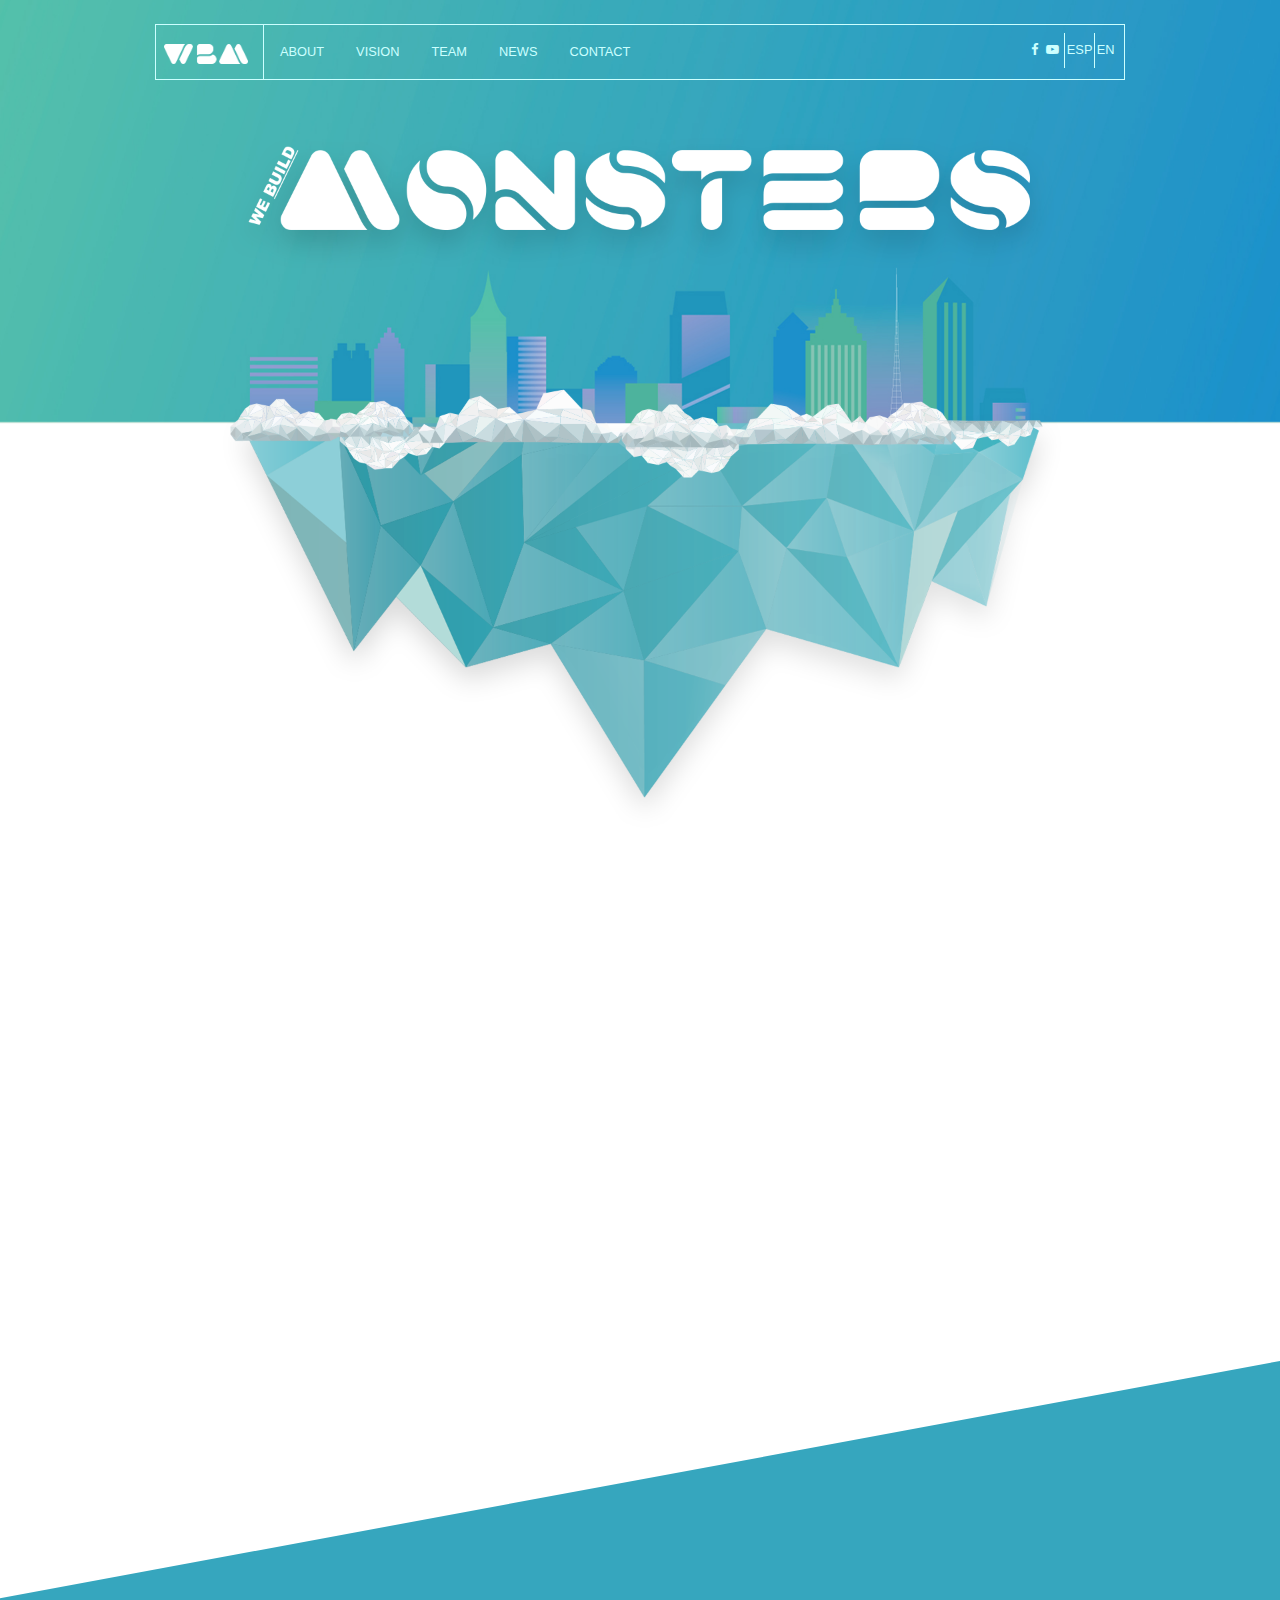
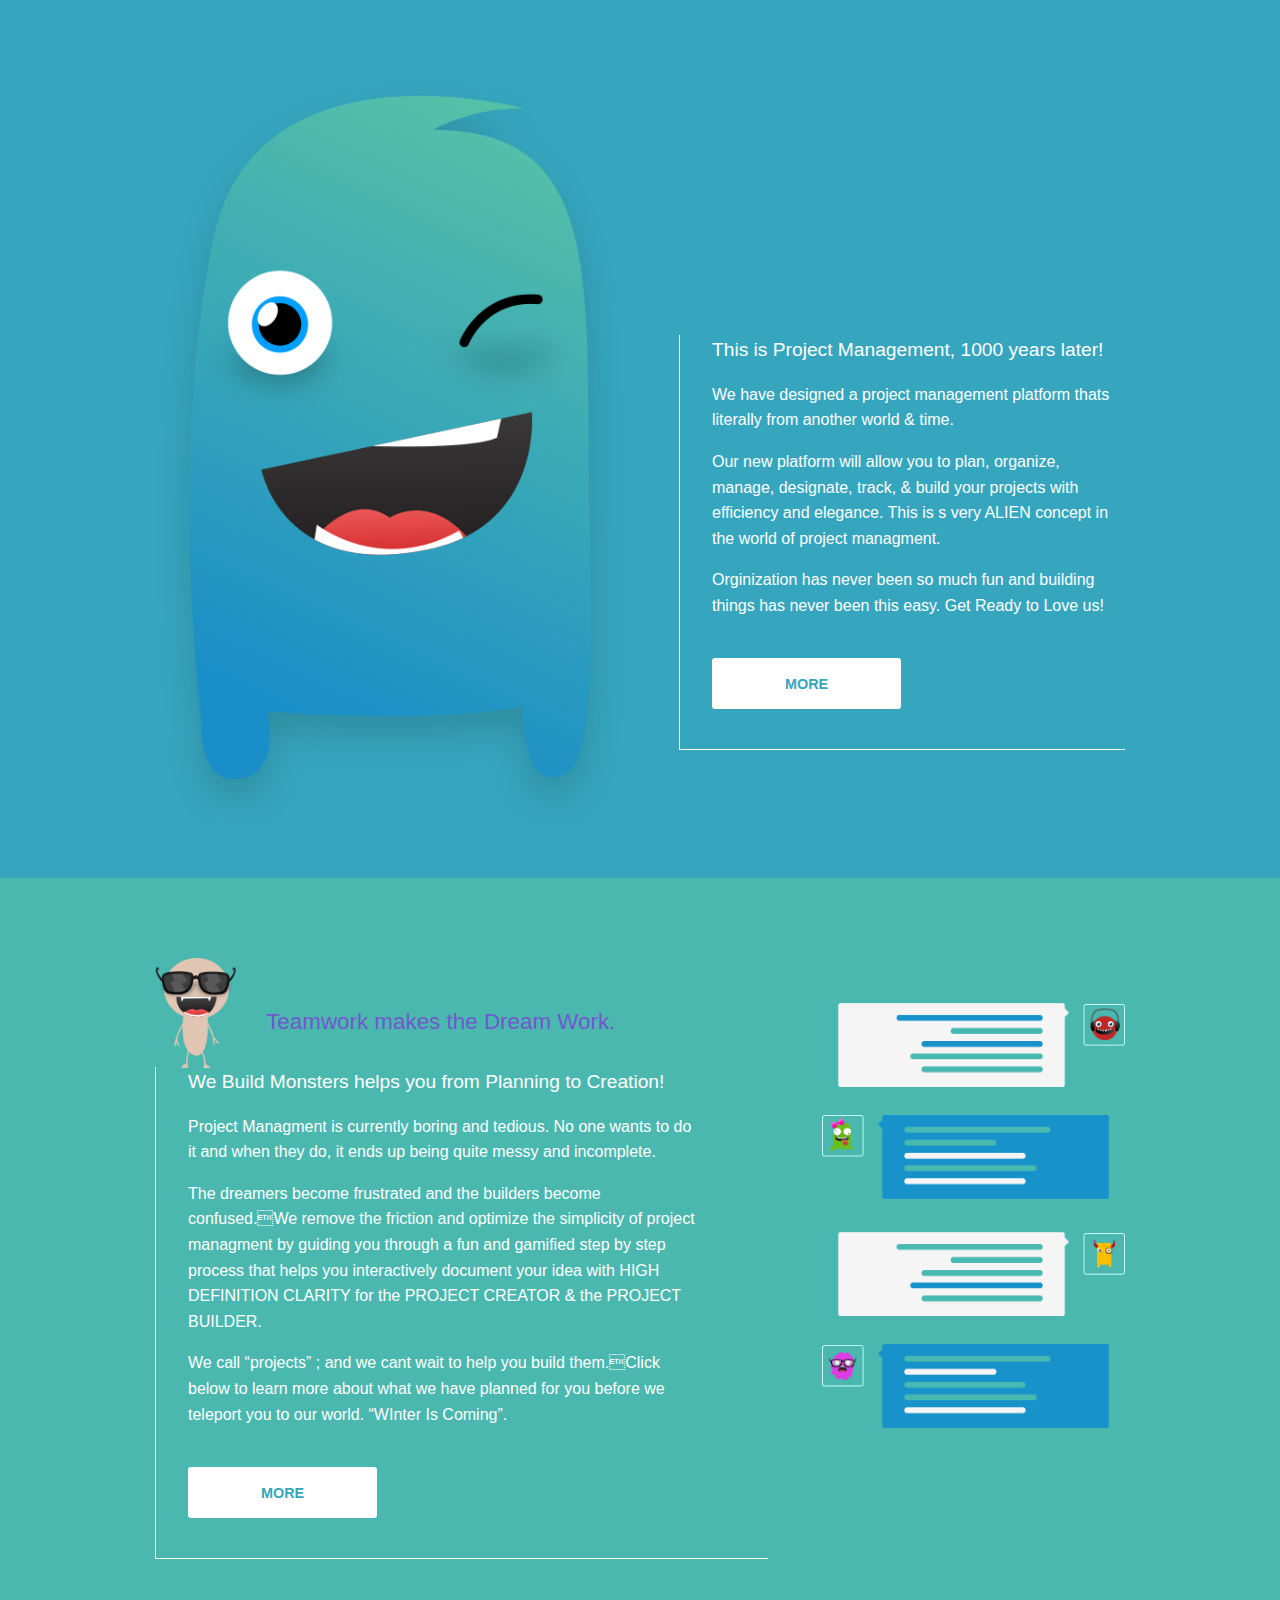
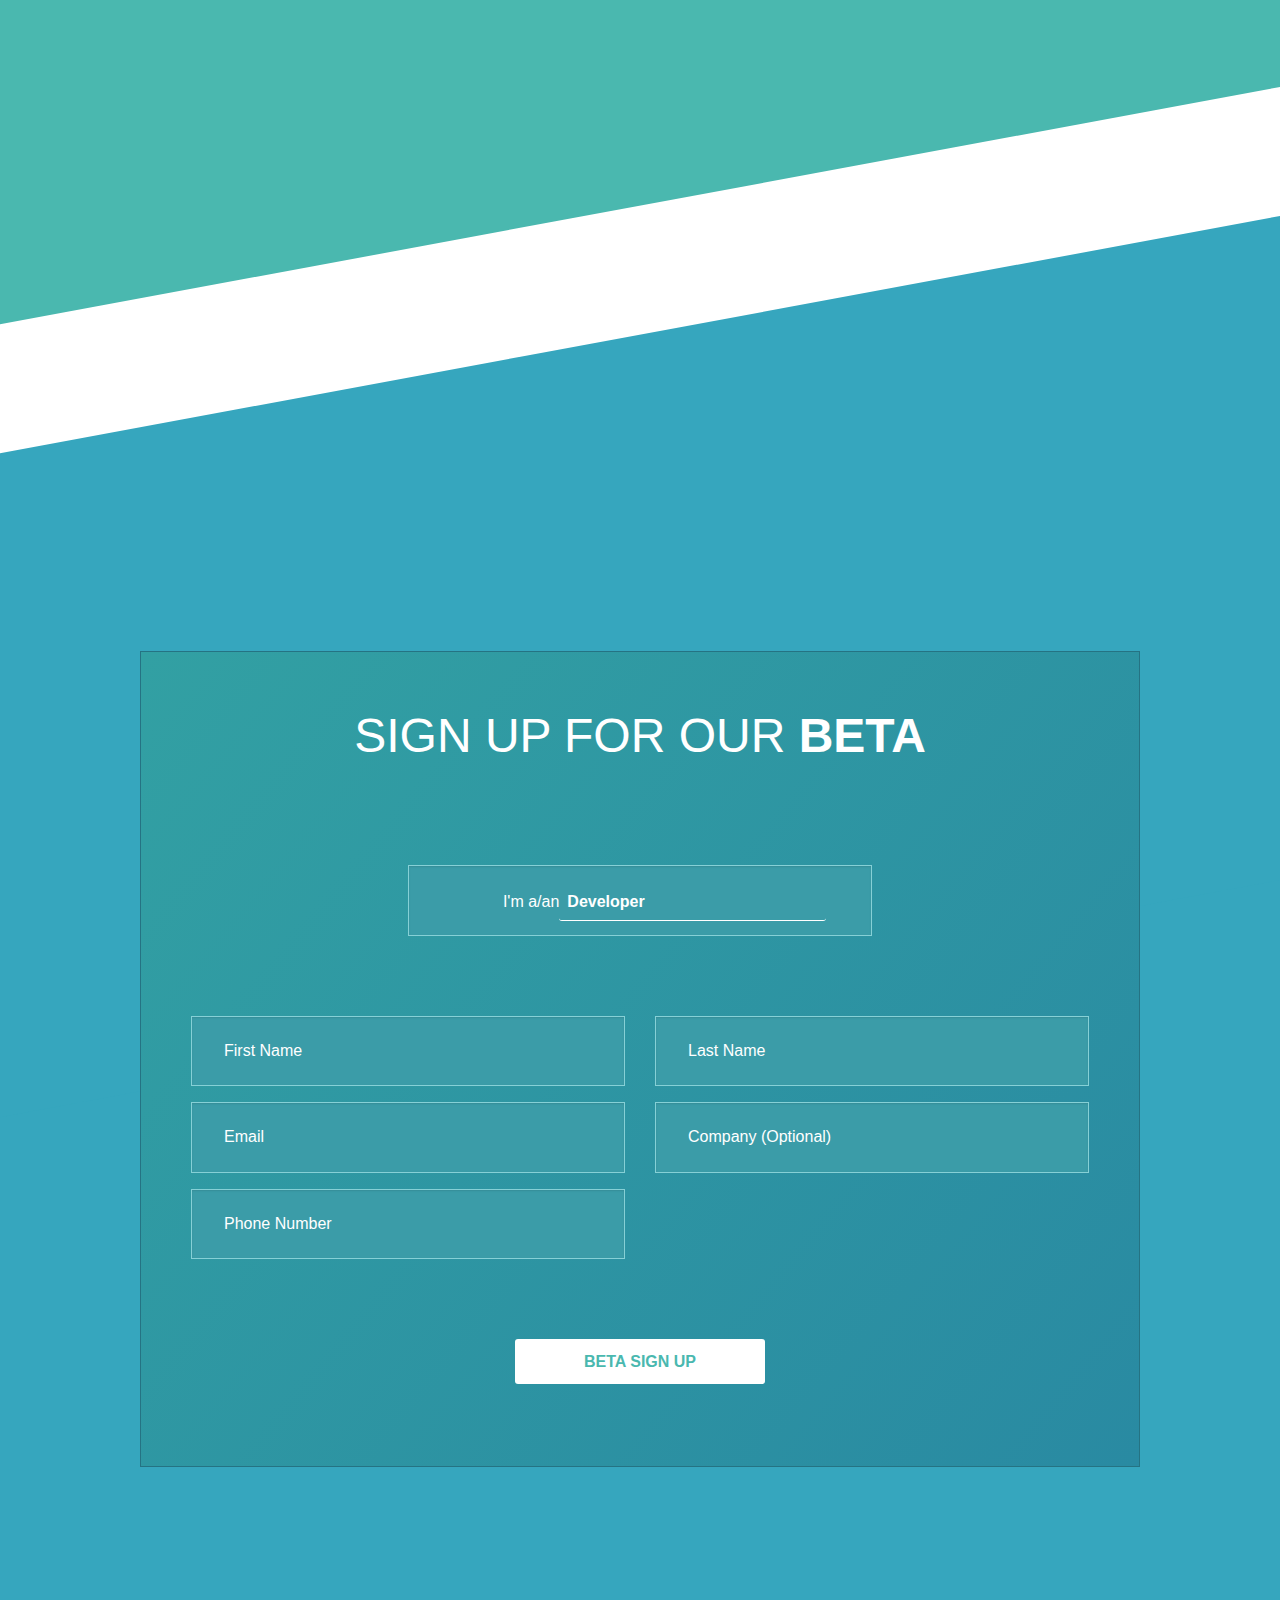
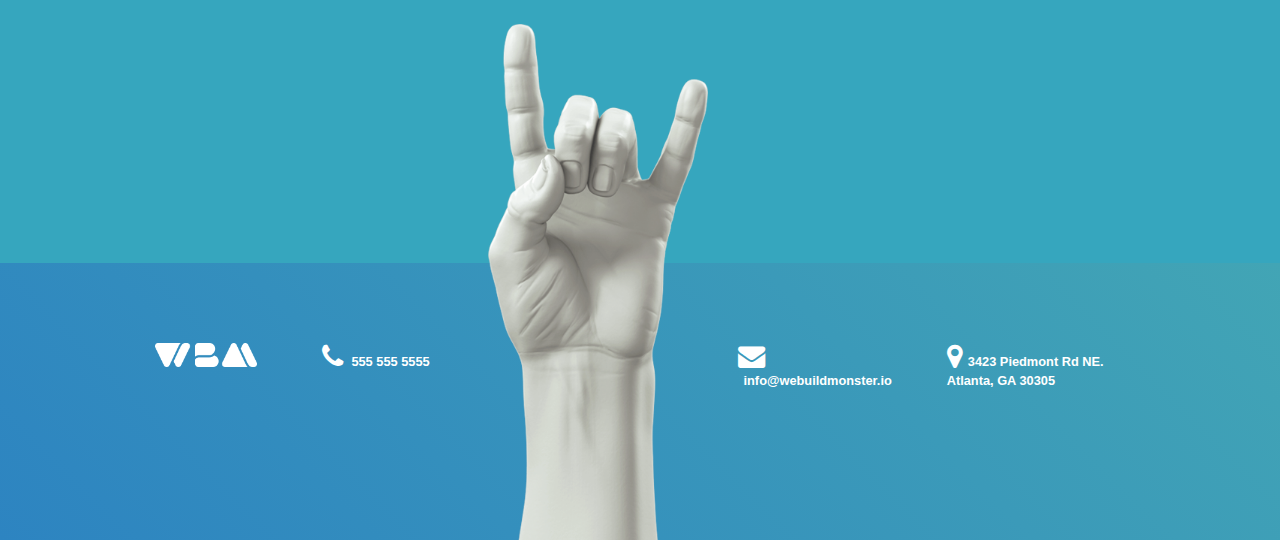
==== commit 9df6f9a3: "modified responsive capabilities" ====
--- a/index.html
+++ b/index.html
@@ -16,36 +16,40 @@
         <div class="large-12 columns">
             <!-- Mobile Navigation -->
             <div class="title-bar" data-responsive-toggle="nav-menu" data-hide-for="medium">
-                <a class="logo-small show-for-small-only" href="#">
-                    <!-- <object data="img/logo_navbar.svg" height="50%" width="50%" type="image/svg+xml"></object> -->
-                </a>
                 <button class="menu-icon" type="button" data-toggle></button>
                 <div class="title-bar-title"><img src="img/logo_navbar.png" height="50%" width="50%" /></div>
             </div>
             <!-- Navigation Logo -->
             <nav class="top-bar" id="nav-menu">
                 <!-- Nav Links Section -->
-                <div class="logo-wrapper hide-for-small-only top-bar-left">
-                    <div class="logo">
-                        <img src="img/logo_navbar.png" height="100%" width="100%" />
-                    </div>
-                </div>
-                <ul class="menu top-bar-right">
-                    <li><a href="#">ABOUT</a></li>
-                    <li><a href="#">VISION</a></li>
-                    <li><a href="#">TEAM</a></li>
-                    <li><a href="#">NEWS</a></li>
-                    <li><a href="#">CONTACT</a></li>
-                    <li><a href="#"><i class="fa fa-facebook" aria-hidden="true"></i></a></li>
-                    <li><a href="#"><i class="fa fa-youtube-play" aria-hidden="true"></i>
-          </a></li>
-                    <li class="border-left"><a href="#">ESP</a></li>
-                    <li class="border-left"><a href="#">EN</a></li>
-                </ul>
+                <div class="top-bar-left">
+                    <ul class="menu">
+                        <li class="logo-wrapper hide-for-small-only ">
+                            <div class="logo">
+                                <img src="img/logo_navbar.png" />
+                            </div>
+                        </li>
+                        <li><a href="#">ABOUT</a></li>
+                        <li><a href="#">VISION</a></li>
+                        <li><a href="#">TEAM</a></li>
+                        <li><a href="#">NEWS</a></li>
+                        <li><a href="#">CONTACT</a></li>
+                    </ul>
+                </div>
+
+                <div class="top-bar-right">
+                    <ul class="menu">
+                        <li><a href="#"><i class="fa fa-facebook" aria-hidden="true"></i></a></li>
+                        <li><a href="#"><i class="fa fa-youtube-play" aria-hidden="true"></i></a></li>
+                        <li class="border-left">
+                            <a href="#">ESP</a>
+                        </li>
+                        <li class="border-left">
+                            <a href="#">EN</a>
+                        </li>
+                    </ul>
+                </div>
             </nav>
-        </div>
-        <div class="main-logo">
-            <img src="img/logo_header.png" height="100%" width="100%" />
         </div>
     </div>
 
@@ -110,8 +114,11 @@
     </div>
 
     <div class="section-three">
-        <div class="row form-background">
-            <div class="large-12 medium-12 columns">
+        <div class="row">
+            <div class="medium-1 columns">
+                <p></p>
+            </div>
+            <div class="large-12 medium-10 columns form-background">
                 <h1>SIGN UP FOR OUR <strong>BETA</strong></h1>
                 <div class="row">
                     <div class="large-3 medium-3 columns">
@@ -119,10 +126,10 @@
                     </div>
                     <div class="large-6 medium-6 columns select-margin-bottom" type="text">
                         <div class="row">
-                            <div class="large-4 medium-4 small-4 columns">
-                                <p class="right inline">I'm a</p>
+                            <div class="large-4 medium-4 small-5 columns">
+                                <p class="right inline">I'm a/an</p>
                             </div>
-                            <div class="large-8 medium-8 small-8 columns">
+                            <div class="large-8 medium-8 small-7 columns">
                                 <select>
                                   <option>Developer</option>
                                   <option>Designer</option>
@@ -145,7 +152,7 @@
                     </div>
                     <div class="large-6 medium-6 columns">
                         <input type="text" id="last-name" placeholder="Last Name">
-                        <input type="text" id="company" placeholder="Company(Optional)">
+                        <input type="text" id="company" placeholder="Company (Optional)">
                     </div>
                 </div>
                 <div class="row">
@@ -162,40 +169,37 @@
                     </div>
                 </div>
             </div>
-        </div>
-    </div>
-
-    <div class="footer-background scrollme">
-        <div class="row">
-            <div class="large-12 medium-12">
-                <footer>
-                    <ul class="vertical medium-horizontal menu">
-                        <li>
-                            <img class="logo-footer" src="img/logo_footer.png" />
-                        </li>
-                        <li>
-                            <i class="fa fa-phone fa-2x" aria-hidden="true"></i>
-                        </li>
-                        <li>
-                            <span>555 555 5555</span>
-                        </li>
-                        <li>
-                            <img class="hand animateme" data-when="enter" data-from="0.8" data-to="0" data-translatey="-100" src="img/hand.png" width="100%" height="100%" />
-                        </li>
-                        <li>
-                            <i class="fa fa-envelope fa-2x" aria-hidden="true"></i>
-                        </li>
-                        <li>
-                            <span>info@webuildmonster.io</span>
-                        </li>
-                        <li>
-                            <i class="fa fa-map-marker fa-2x" aria-hidden="true"></i>
-                        </li>
-                        <li>
-                            <span>3423 Piedmont Rd NE.<br />Atlanta, GA 30305</span>
-                        </li>
-                    </ul>
-                </footer>
+            <div class="medium-1 columns">
+                <p></p>
+            </div>
+        </div>
+    </div>
+
+    <div class="footer-background">
+        <div class="row footer-menu">
+            <div class="large-4 medium-4 column footer-margin">
+                <div class="row">
+                    <div class="large-6 medium-12 column footer-block">
+                        <img class="logo-footer" src="img/logo_footer.png" />
+                    </div>
+                    <div class="large-6 medium-12 column footer-block">
+                        <i class="fa fa-phone fa-2x" aria-hidden="true"></i>
+                        <span>&nbsp;555 555 5555</span>
+                    </div>
+                </div>
+            </div>
+            <div class="large-3 medium-3 column">
+                <img class="hand" src="img/hand.png" />
+            </div>
+            <div class="large-5 medium-5 column footer-margin">
+                <div class="row">
+                    <div class="large-6 medium-12 column footer-block">
+                        <i class="fa fa-envelope fa-2x" aria-hidden="true"></i><span>&nbsp;info@webuildmonster.io</span>
+                    </div>
+                    <div class="large-6 medium-12 column footer-block">
+                        <i class="fa fa-map-marker fa-2x" aria-hidden="true"></i><span>&nbsp;3423 Piedmont Rd NE.<br />Atlanta, GA 30305</span>
+                    </div>
+                </div>
             </div>
         </div>
     </div>
--- a/css/main.css
+++ b/css/main.css
@@ -16,23 +16,31 @@
 }
 
 
+/*Change the background for the mobile devices*/
+
+@media only screen and (max-width: 768px) {
+    body {
+        background: url(../img/header_mobile.png);
+        background-size: 100%;
+        background-repeat: no-repeat;
+    }
+}
+
+
 /***************************Navigation****************************/
 
 nav {
-    border: #ffffff 1px solid;
+    border: #ccffff 1px solid;
     margin-top: 1.5rem;
 }
 
-.menu {
+.menu>li>a {
+    color: #ccffff;
     font-size: 0.8rem;
 }
 
-a .fa.fa-facebook {
-    margin-left: 6rem;
-}
-
-.border-left {
-    border-left: #ffffff 1px solid;
+.border-left a {
+    border-left: #ccffff 1px solid;
 }
 
 .top-bar {
@@ -44,6 +52,10 @@
     background-color: transparent;
 }
 
+.top-bar-right .menu>li>a {
+    padding: .7rem 0.1rem;
+}
+
 
 /* Small Navigation */
 
@@ -64,45 +76,35 @@
 
 /* Medium-Up Navigation */
 
-@media only screen and (min-width: 40rem) {
-    .logo-wrapper {
-        position: relative;
-    }
+@media only screen and (min-width: 640px) {
     .logo-wrapper .logo {
-        width: 122px;
+        width: 100px;
         height: 54px;
-        position: absolute;
-        left: 50%;
-        right: 50%;
-        top: 6px;
-        margin-left: -39px;
-        border-right: #ffffff 1px solid;
-        margin-top: -15px;
+        border-right: #ccffff 1px solid;
+        margin-top: -8px;
+        margin-bottom: -8px;
         padding-top: 15px;
         padding-right: 15px;
     }
-    .top-bar-right {
-        width: 50%;
-        padding-left: 86px;
-    }
     .top-bar-right ul {
         float: left;
     }
-    .top-bar-left {
-        width: 50%;
-        padding-right: 86px;
-    }
     .top-bar-left ul {
         float: right;
     }
 }
 
 
-/* Header Logo */
-
-.main-logo {
-    margin-top: 8rem;
-    margin-bottom: 1058px;
+/* Small-Down Navigation */
+
+@media only screen and (max-width: 639px) {
+    .top-bar {
+        background-color: rgba(54, 166, 190, 0.9);
+    }
+    .menu>li>a {
+        color: #ccffff;
+        font-size: 0.8rem;
+    }
 }
 
 
@@ -112,6 +114,7 @@
     background-color: #36a6be;
     position: relative;
     z-index: 1;
+    margin-top: 125%;
 }
 
 .section-one:before {
@@ -128,8 +131,6 @@
     z-index: -1;
 }
 
-.section-one img {}
-
 .margin-top {
     margin-top: 17rem;
 }
@@ -153,6 +154,12 @@
 .section-one .white-border-box {
     padding: 0 0rem 2rem 2rem;
     margin-left: 1.5rem;
+}
+
+@media only screen and (max-width: 639px) {
+    .section-one {
+        margin-top: 40rem;
+    }
 }
 
 
@@ -270,13 +277,17 @@
 
 select {
     font-weight: bold;
-    margin-left: -32px;
+    margin-left: -30px;
     background-color: transparent;
-    color: #ffffff;
-    border: none;
-    /*background-position: right 4.5rem center;*/
-    /*background-size: 15px 15px;*/
-    background-size: 0 0;
+    padding-right: 0;
+    color: #ffffff;
+    border-top: none;
+    border-left: none;
+    border-right: none;
+    border-bottom: #ffffff 1px solid;
+    /*background-position: right 0.5rem center;
+    background-size: 15px 15px;*/
+    background-size: 0px 0px;
     background-image: url("data:image/svg+xml;utf8,<svg xmlns='http://www.w3.org/2000/svg' version='1.1' width='32' height='24' viewBox='0 0 32 24'><polygon points='0,0 32,0 16,24' style='fill: rgb%28255, 255, 255%29'></polygon></svg>");
 }
 
@@ -330,9 +341,10 @@
 }
 
 .section-three .button {
+    width: 100%;
     border-radius: 3px;
     color: #4ab8af;
-    padding: .85em 4em;
+    padding: .85em 2.3em;
     margin: 4rem 0px 2rem;
 }
 
@@ -358,19 +370,49 @@
 }
 
 .hand {
-    margin-top: -260px;
+    margin-top: -239px;
     z-index: 2;
-}
-
-.menu {
-    color: #ffffff;
+    height: 100%;
+    width: 100%;
+}
+
+.footer-menu {
+    font-size: 0.8rem;
+    color: #ffffff;
+}
+
+.footer-margin {
+    margin-top: 5rem;
+}
+
+.footer-block {
+    margin-bottom: 1rem;
+}
+
+.footer-block span {
+    margin-left: 0.1rem;
+    line-height: 1.125rem;
 }
 
 .logo-footer {
     max-width: 75%;
 }
 
-.fa {
-    font-size: 2rem;
-    margin: 0 0.5rem;
-}
+.fa.fa-2x {
+    font-size: 1.7rem;
+}
+
+@media only screen and (max-width: 827px) {
+    .footer-margin {
+        text-align: center;
+        margin-top: 1rem;
+    }
+}
+
+@media only screen and (max-width: 640px) {
+    .hand {
+        height: 0%;
+        width: 0%;
+        opacity: 0;
+    }
+}
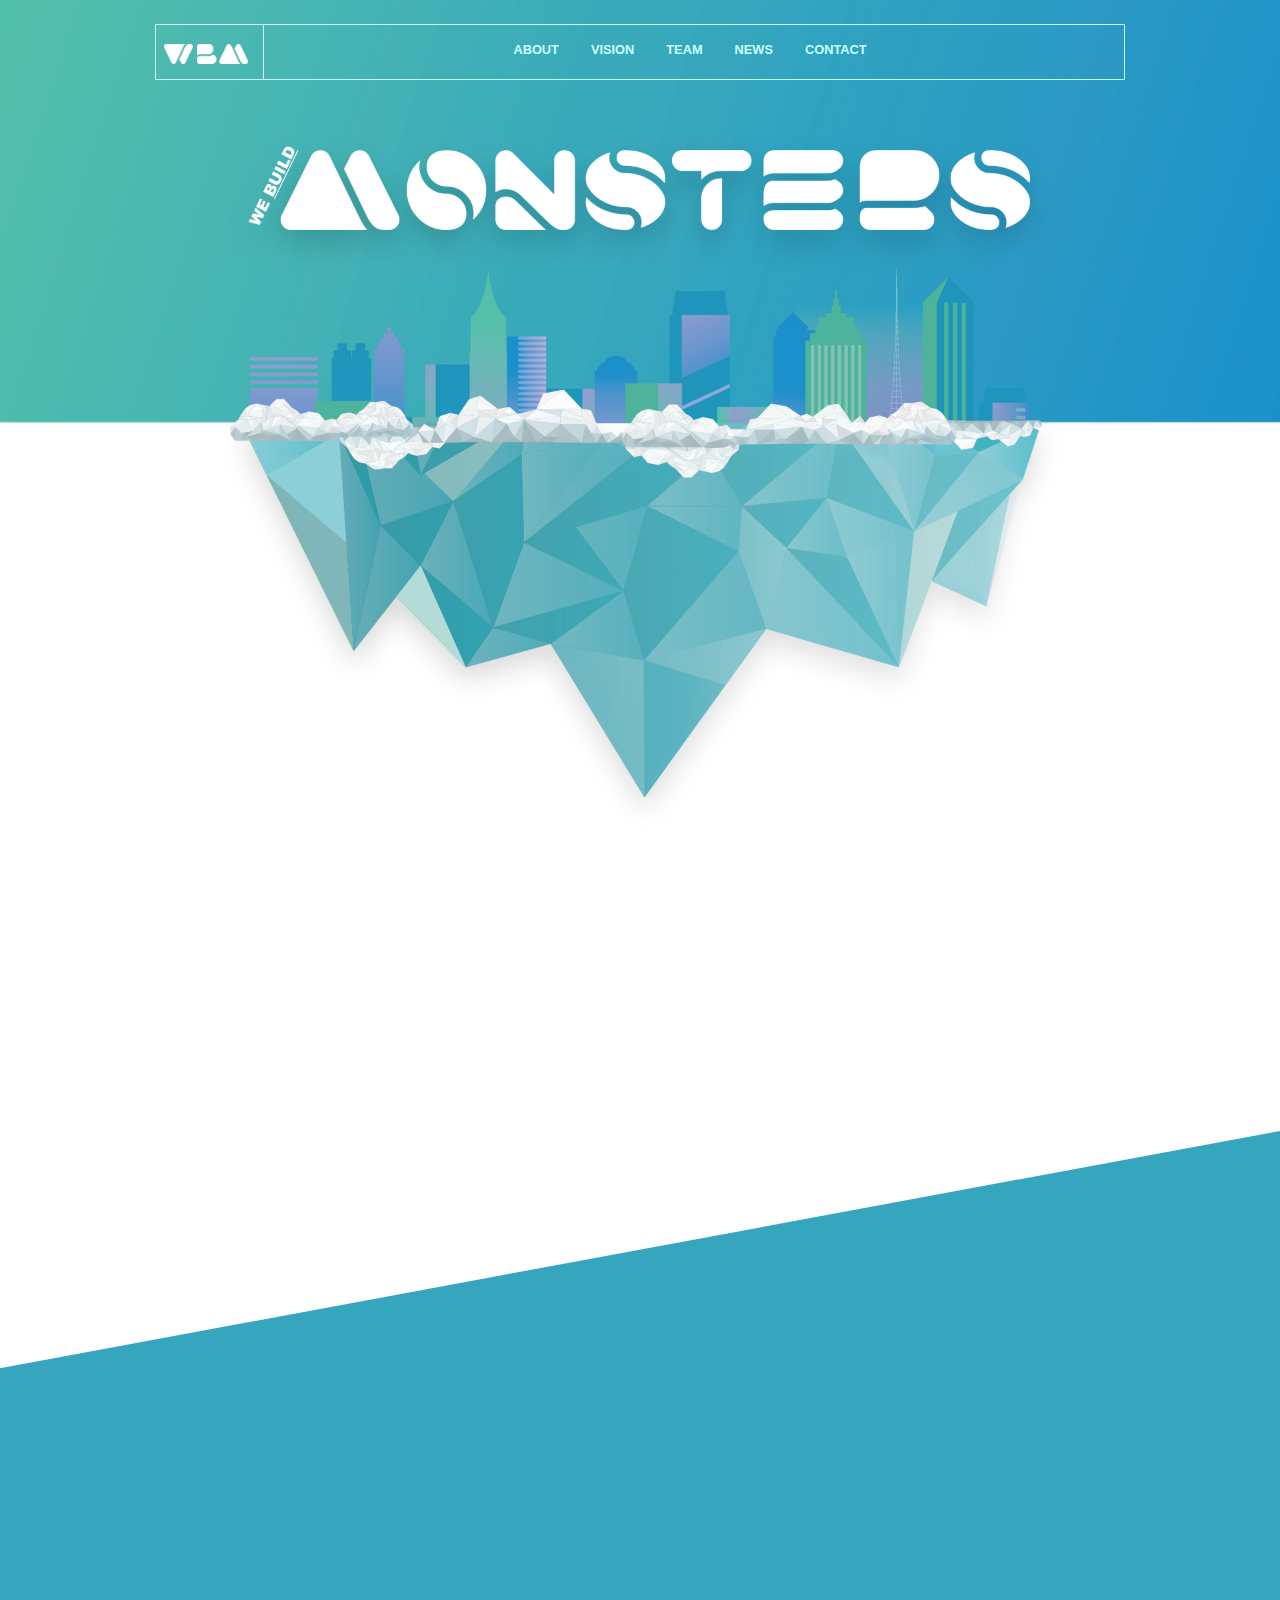
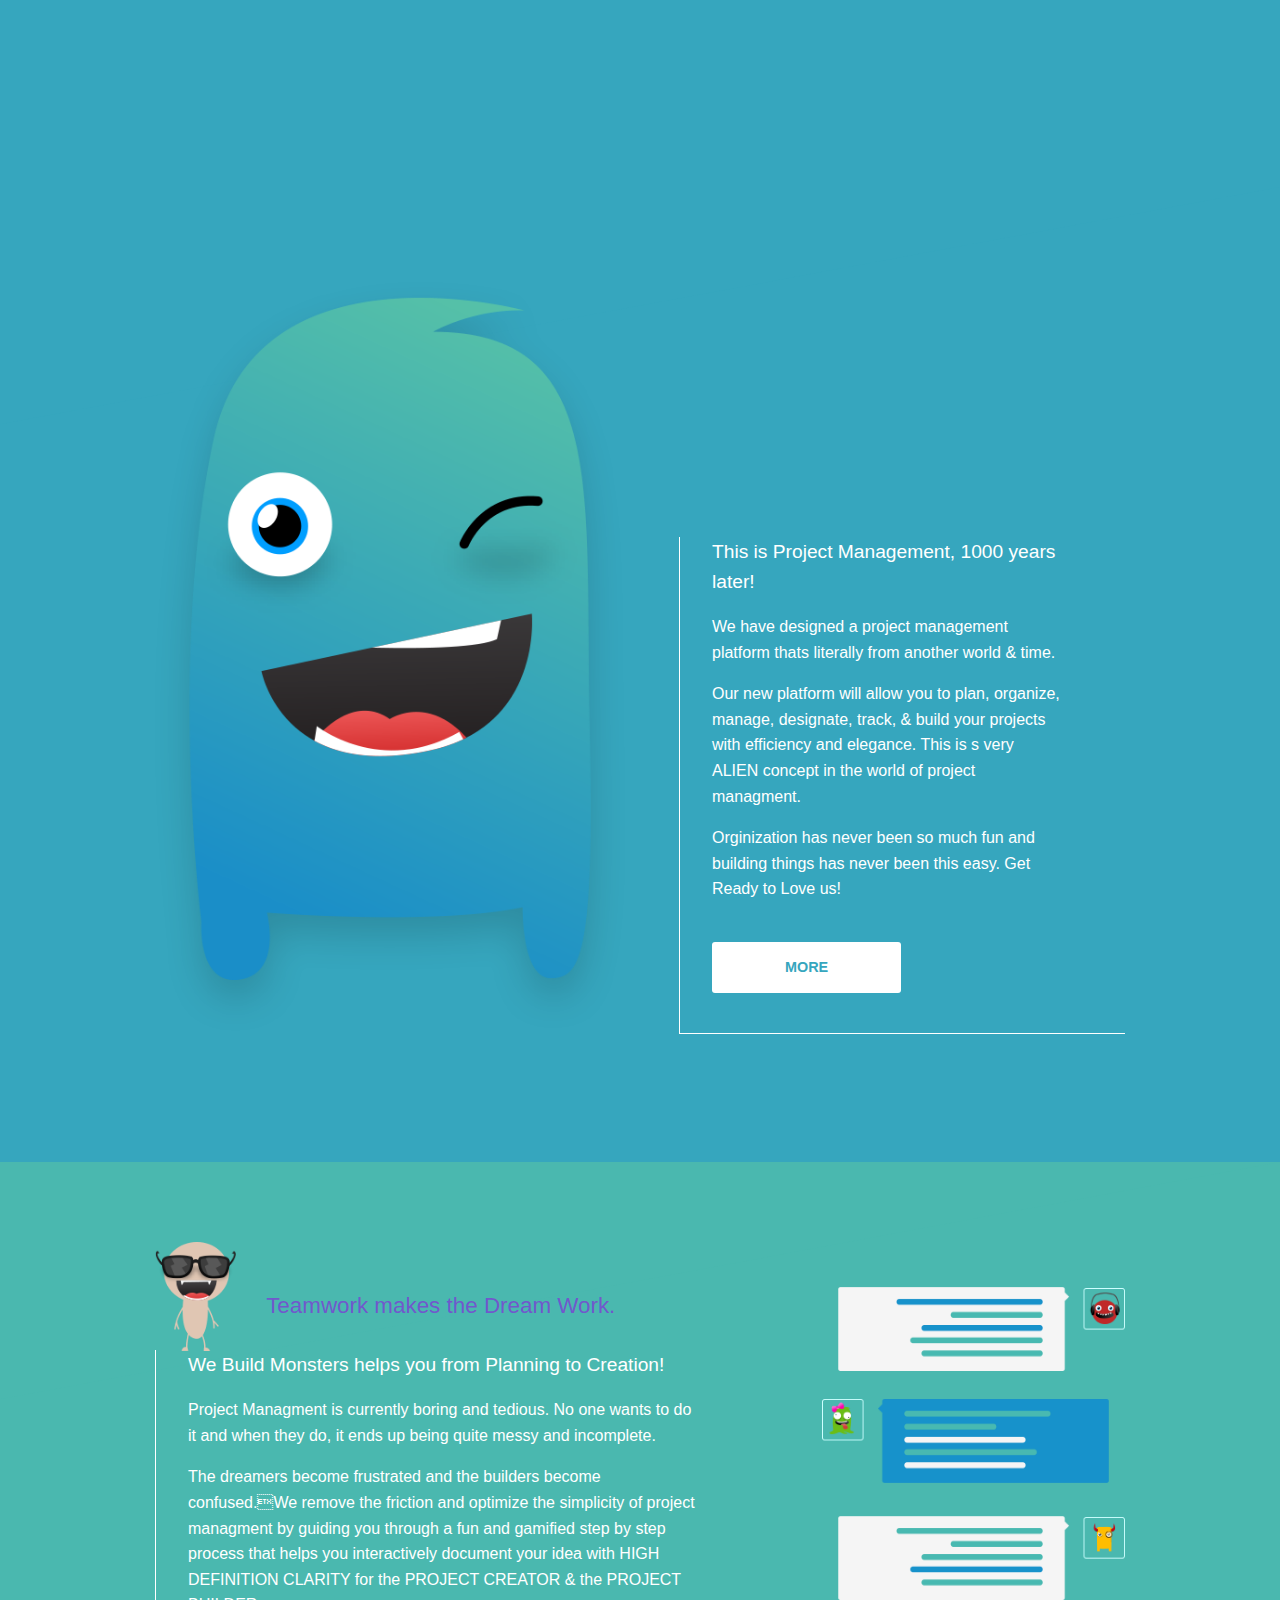
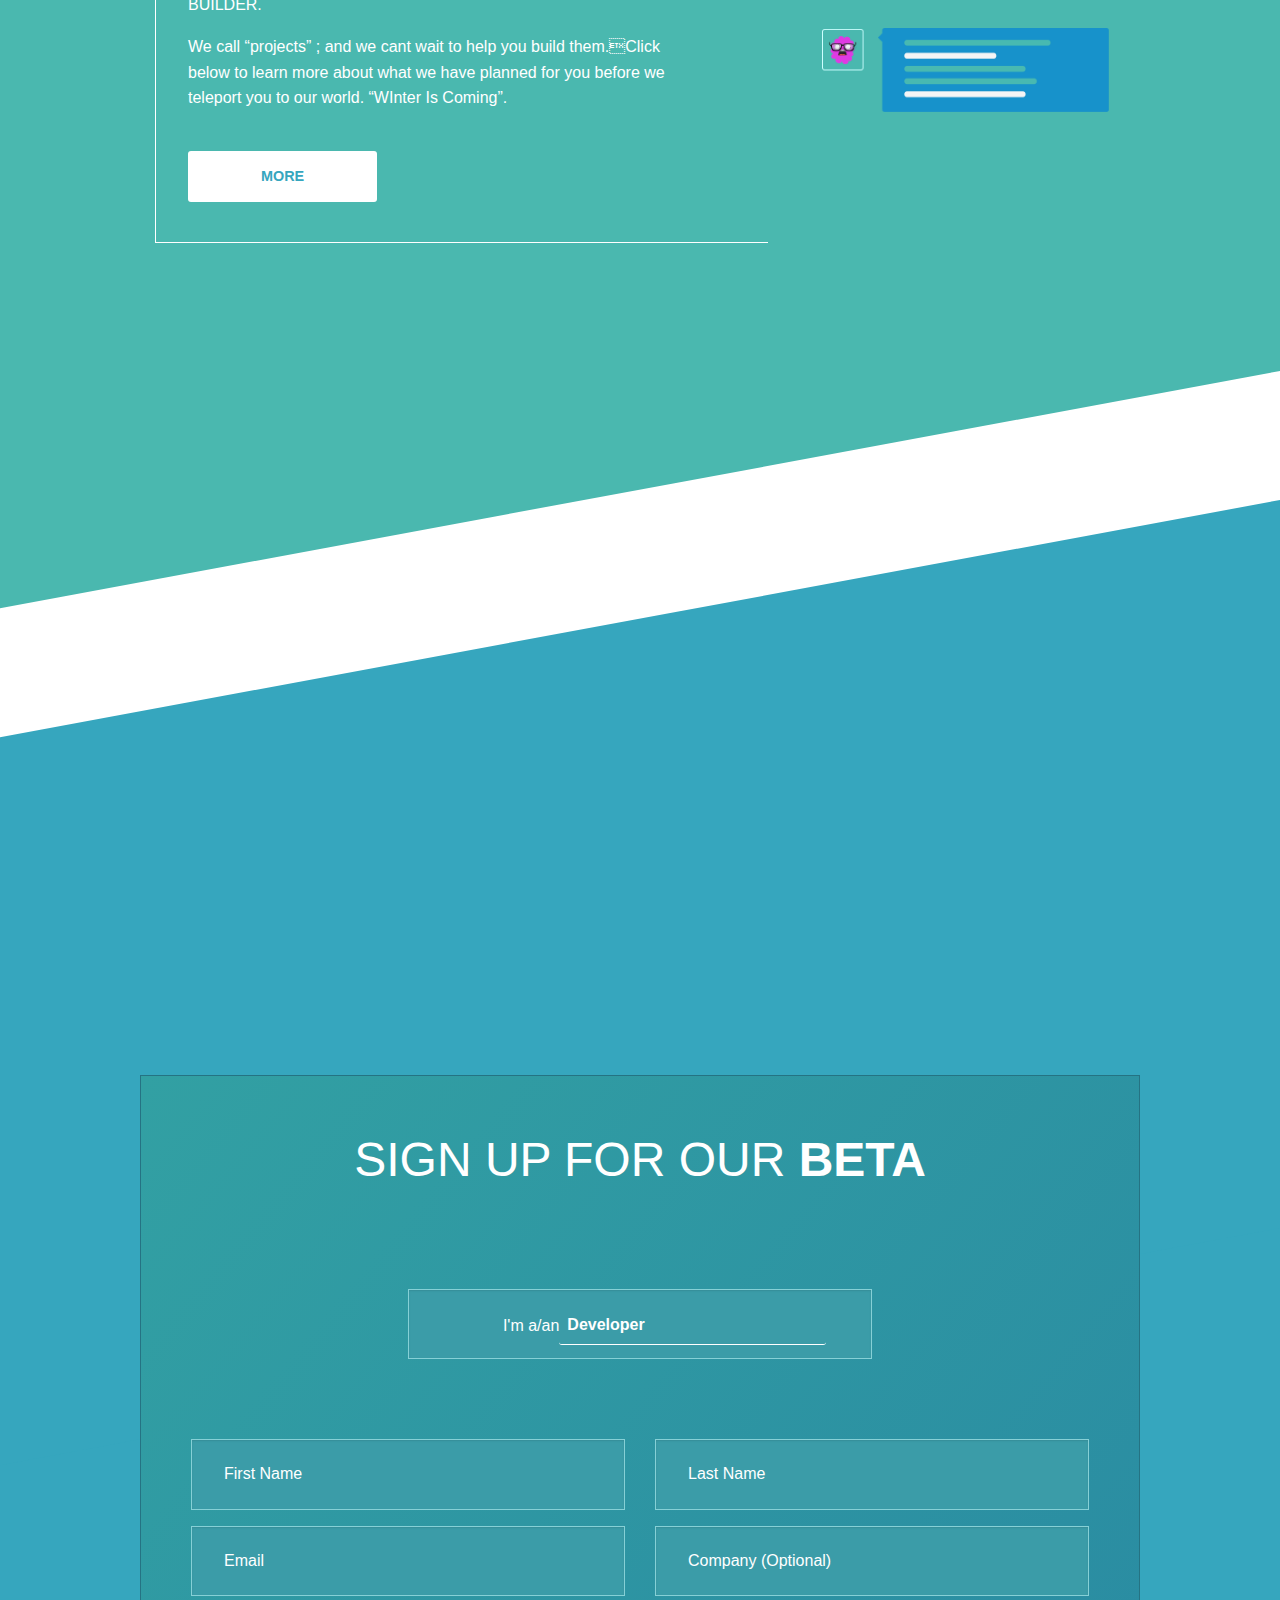
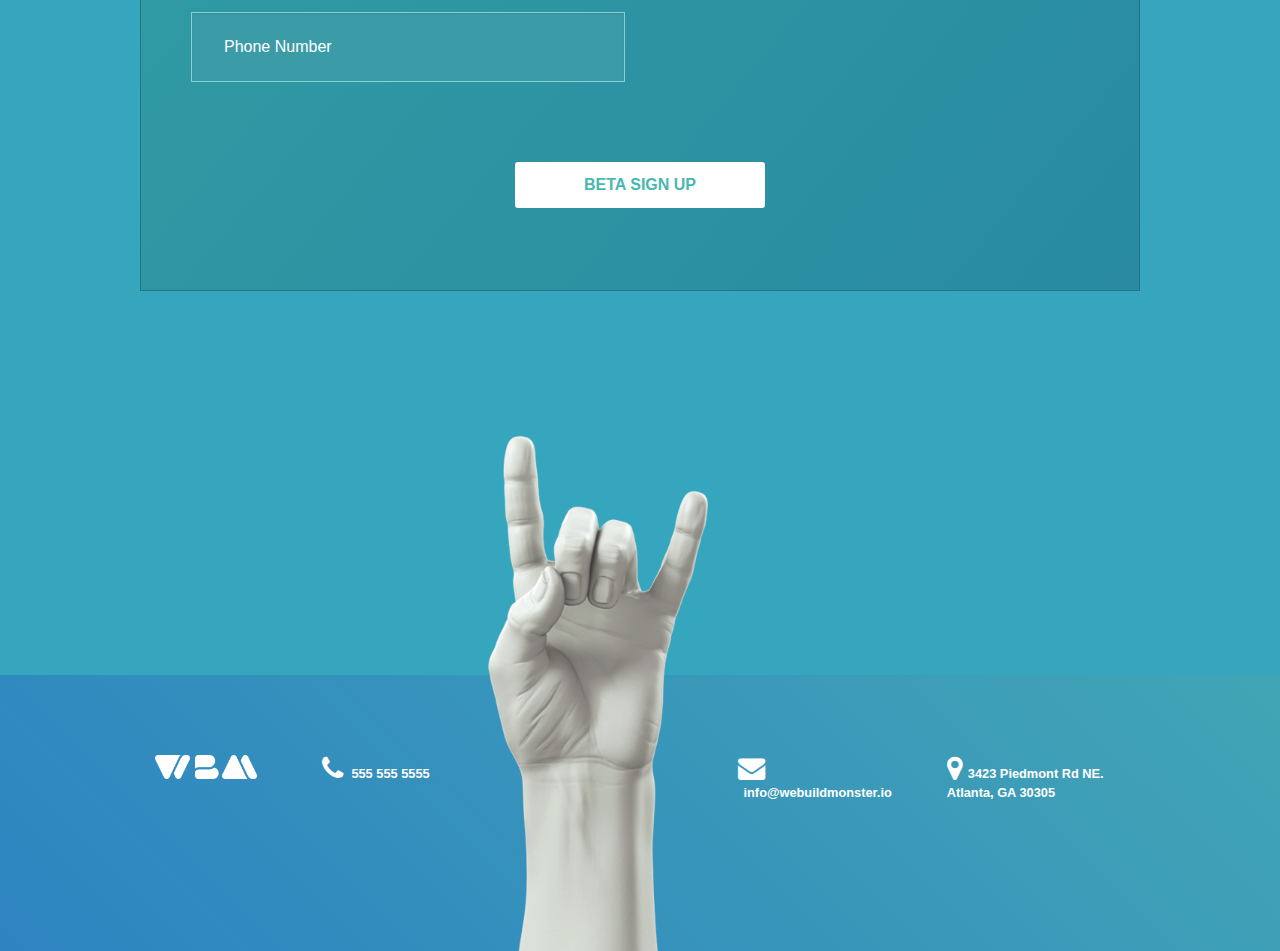
==== commit 1b83d8c1: "modified navbar" ====
--- a/index.html
+++ b/index.html
@@ -2,214 +2,230 @@
 <html class="no-js" lang="en" dir="ltr">
 
 <head>
-    <meta charset="utf-8">
-    <meta http-equiv="x-ua-compatible" content="ie=edge">
-    <meta name="viewport" content="width=device-width, initial-scale=1.0">
-    <title>We Build Monsters Beta Site</title>
-    <link rel="stylesheet" href="css/foundation.min.css">
-    <link rel="stylesheet" href="css/main.css">
-    <link rel="stylesheet" href="css/font-awesome-4.7.0/css/font-awesome.min.css">
+  <meta charset="utf-8">
+  <meta http-equiv="x-ua-compatible" content="ie=edge">
+  <meta name="viewport" content="width=device-width, initial-scale=1.0">
+  <title>We Build Monsters Beta Site</title>
+  <link rel="stylesheet" href="css/foundation.min.css">
+  <link rel="stylesheet" href="css/main.css">
+  <link rel="stylesheet" href="css/font-awesome-4.7.0/css/font-awesome.min.css">
 </head>
 
-<body>
+<body id="home">
+  <div class="row">
+    <div class="large-12 columns">
+      <!-- Mobile Navigation -->
+      <div class="title-bar" data-responsive-toggle="nav-menu" data-hide-for="medium">
+        <button class="menu-icon" type="button" data-toggle></button>
+        <div class="title-bar-title"><img src="img/logo_navbar.png" height="50%" width="50%" /></div>
+      </div>
+      <!-- Navigation Logo -->
+      <nav class="top-bar" id="nav-menu">
+        <!-- Nav Links Section -->
+        <div class="top-bar-left">
+          <ul class="menu">
+            <li class="logo-wrapper hide-for-small-only ">
+              <div class="logo">
+                <a href="index.html"><img src="img/logo_navbar.png" /></a>
+              </div>
+            </li>
+          </ul>
+        </div>
+        <div class="center">
+          <ul class="menu">
+            <li><a href="about.html">ABOUT</a></li>
+            <li><a href="vision.html">VISION</a></li>
+            <li><a href="#">TEAM</a></li>
+            <li><a href="news.html">NEWS</a></li>
+            <li><a href="contact.html">CONTACT</a></li>
+            <!-- <li><a href="#"><i class="fa fa-facebook" aria-hidden="true"></i></a></li>
+            <li><a href="#"><i class="fa fa-youtube-play" aria-hidden="true"></i></a></li>
+            <li class="border-left">
+              <a href="#">ESP</a>
+            </li>
+            <li class="border-left">
+              <a href="#">EN</a>
+            </li> -->
+          </ul>
+        </div>
+
+        <div class="">
+          <ul class="menu">
+
+          </ul>
+        </div>
+      </nav>
+    </div>
+  </div>
+
+  <div class="section-one scrollme">
+    <div class="row animateme">
+      <div class="large-6 medium-6 columns">
+        <img class="animateme" data-when="view" data-from="0.55" data-to="0.05" data-scale="0.7" data-translatex="-300" src="img/monster1.png" />
+      </div>
+      <div class="large-6 medium-6 columns margin-top">
+        <div class="white-border-box animateme" data-when="view" data-from="0.9" data-to="0" data-opacity="0" data-translatey="-900">
+          <p class="title">This is Project Management, 1000 years later!</p>
+          <p>
+            We have designed a project management platform thats literally from another world & time.
+          </p>
+          <p>
+            Our new platform will allow you to plan, organize, manage, designate, track, & build your projects
+            <MONSTERS> with efficiency and elegance. This is s very ALIEN concept in the world of project managment.
+          </p>
+          <p>
+            Orginization has never been so much fun and building things has never been this easy. Get Ready to Love us!
+          </p>
+          <a href="#" class="button">MORE</a>
+        </div>
+      </div>
+    </div>
+  </div>
+  <div class="section-two scrollme">
+    <div class="row padding-top">
+      <div class="large-8 medium-8 columns">
+        <div class="row">
+          <div class="large-2 medium-2 columns">
+            <img class="animateme" data-when="view" data-from="0.5" data-to="0.7" data-opacity="0" data-rotatex="-90" data-rotatey="90" data-rotatez="-90" src="img/monster2.png" />
+          </div>
+          <div class="large-10 medium-10 columns title-margin-top animateme" data-when="view" data-from="0.5" data-to="0" data-opacity="0">
+            <h6>Teamwork makes the Dream Work.</h6>
+          </div>
+        </div>
+        <div class="row">
+          <div class="large-12 medium-12 columns">
+            <div class="white-border-box animateme" data-when="view" data-from="0.5" data-to="0.05" data-opacity="0" data-translatex="-800">
+              <p class="title">We Build Monsters helps you from Planning to Creation!</p>
+              <p>
+                Project Managment is currently boring and tedious. No one wants to do it and when they do, it ends up being quite messy and incomplete.
+              </p>
+              <p>
+                The dreamers become frustrated and the builders become confused.We remove the friction and optimize the simplicity of project managment by guiding you through a fun and gamified step by step process that helps you interactively document your idea with
+                HIGH DEFINITION CLARITY for the PROJECT CREATOR & the PROJECT BUILDER.
+              </p>
+              <p>
+                We call “projects”
+                <MONSTERS> ; and we cant wait to help you build them.Click below to learn more about what we have planned for you before we teleport you to our world. “WInter Is Coming”.
+              </p>
+              <a href="#" class="button">MORE</a>
+            </div>
+          </div>
+        </div>
+      </div>
+      <div class="large-4 medium-4 columns">
+        <object class="comment animateme" data-when="view" data-from="0.5" data-to="0.05" data-opacity="0" data-translatez="-800" data="img/comment.svg" height="100%" width="100%" type="image/svg+xml"></object>
+      </div>
+    </div>
+  </div>
+
+  <div class="section-three">
     <div class="row">
-        <div class="large-12 columns">
-            <!-- Mobile Navigation -->
-            <div class="title-bar" data-responsive-toggle="nav-menu" data-hide-for="medium">
-                <button class="menu-icon" type="button" data-toggle></button>
-                <div class="title-bar-title"><img src="img/logo_navbar.png" height="50%" width="50%" /></div>
-            </div>
-            <!-- Navigation Logo -->
-            <nav class="top-bar" id="nav-menu">
-                <!-- Nav Links Section -->
-                <div class="top-bar-left">
-                    <ul class="menu">
-                        <li class="logo-wrapper hide-for-small-only ">
-                            <div class="logo">
-                                <img src="img/logo_navbar.png" />
-                            </div>
-                        </li>
-                        <li><a href="#">ABOUT</a></li>
-                        <li><a href="#">VISION</a></li>
-                        <li><a href="#">TEAM</a></li>
-                        <li><a href="#">NEWS</a></li>
-                        <li><a href="#">CONTACT</a></li>
-                    </ul>
-                </div>
-
-                <div class="top-bar-right">
-                    <ul class="menu">
-                        <li><a href="#"><i class="fa fa-facebook" aria-hidden="true"></i></a></li>
-                        <li><a href="#"><i class="fa fa-youtube-play" aria-hidden="true"></i></a></li>
-                        <li class="border-left">
-                            <a href="#">ESP</a>
-                        </li>
-                        <li class="border-left">
-                            <a href="#">EN</a>
-                        </li>
-                    </ul>
-                </div>
-            </nav>
-        </div>
-    </div>
-
-    <div class="section-one scrollme">
-        <div class="row animateme">
-            <div class="large-6 medium-6 columns">
-                <img class="animateme" data-when="view" data-from="0.55" data-to="0.05" data-scale="0.7" data-translatex="-500" src="img/monster1.png" />
-            </div>
-            <div class="large-6 medium-6 columns margin-top">
-                <div class="white-border-box animateme" data-when="view" data-from="0.9" data-to="0" data-opacity="0" data-translatey="-900">
-                    <p class="title">This is Project Management, 1000 years later!</p>
-                    <p>
-                        We have designed a project management platform thats literally from another world & time.
-                    </p>
-                    <p>
-                        Our new platform will allow you to plan, organize, manage, designate, track, & build your projects
-                        <MONSTERS> with efficiency and elegance. This is s very ALIEN concept in the world of project managment.
-                    </p>
-                    <p>
-                        Orginization has never been so much fun and building things has never been this easy. Get Ready to Love us!
-                    </p>
-                    <a href="#" class="button">MORE</a>
-                </div>
-            </div>
-        </div>
-    </div>
-    <div class="section-two scrollme">
-        <div class="row padding-top">
-            <div class="large-8 medium-8 columns">
-                <div class="row">
-                    <div class="large-2 medium-2 columns">
-                        <img class="animateme" data-when="view" data-from="0.5" data-to="0" data-opacity="0" data-rotatex="-90" data-rotatey="90" data-rotatez="-90" src="img/monster2.png" />
-                    </div>
-                    <div class="large-10 medium-10 columns title-margin-top animateme" data-when="view" data-from="0.5" data-to="0" data-opacity="0">
-                        <h6>Teamwork makes the Dream Work.</h6>
-                    </div>
-                </div>
-                <div class="row">
-                    <div class="large-12 medium-12 columns">
-                        <div class="white-border-box animateme" data-when="view" data-from="0.5" data-to="0.05" data-opacity="0" data-translatex="-800">
-                            <p class="title">We Build Monsters helps you from Planning to Creation!</p>
-                            <p>
-                                Project Managment is currently boring and tedious. No one wants to do it and when they do, it ends up being quite messy and incomplete.
-                            </p>
-                            <p>
-                                The dreamers become frustrated and the builders become confused.We remove the friction and optimize the simplicity of project managment by guiding you through a fun and gamified step by step process that helps you interactively document your idea with
-                                HIGH DEFINITION CLARITY for the PROJECT CREATOR & the PROJECT BUILDER.
-                            </p>
-                            <p>
-                                We call “projects”
-                                <MONSTERS> ; and we cant wait to help you build them.Click below to learn more about what we have planned for you before we teleport you to our world. “WInter Is Coming”.
-                            </p>
-                            <a href="#" class="button">MORE</a>
-                        </div>
-                    </div>
-                </div>
-            </div>
-            <div class="large-4 medium-4 columns">
-                <object class="comment animateme" data-when="view" data-from="0.5" data-to="0.05" data-opacity="0" data-translatez="-800" data="img/comment.svg" height="100%" width="100%" type="image/svg+xml"></object>
-            </div>
-        </div>
-    </div>
-
-    <div class="section-three">
-        <div class="row">
-            <div class="medium-1 columns">
-                <p></p>
-            </div>
-            <div class="large-12 medium-10 columns form-background">
-                <h1>SIGN UP FOR OUR <strong>BETA</strong></h1>
-                <div class="row">
-                    <div class="large-3 medium-3 columns">
-                        <p></p>
-                    </div>
-                    <div class="large-6 medium-6 columns select-margin-bottom" type="text">
-                        <div class="row">
-                            <div class="large-4 medium-4 small-5 columns">
-                                <p class="right inline">I'm a/an</p>
-                            </div>
-                            <div class="large-8 medium-8 small-7 columns">
-                                <select>
+      <div class="medium-1 columns">
+        <p></p>
+      </div>
+      <div class="large-12 medium-10 columns form-background">
+        <h1>SIGN UP FOR OUR <strong>BETA</strong></h1>
+        <div class="row">
+          <div class="large-3 medium-3 columns">
+            <p></p>
+          </div>
+          <div class="large-6 medium-6 columns select-margin-bottom" type="text">
+            <div class="row">
+              <div class="large-4 medium-4 small-5 columns">
+                <p class="right inline">I'm a/an</p>
+              </div>
+              <div class="large-8 medium-8 small-7 columns">
+                <select>
                                   <option>Developer</option>
                                   <option>Designer</option>
                                   <option>Agency</option>
                                   <option>Project Manager</option>
                                   <option>Other</option>
                                 </select>
-                            </div>
-                        </div>
-                    </div>
-                    <div class="large-3 medium-3 columns">
-                        <p></p>
-                    </div>
-                </div>
-                <div class="row">
-                    <div class="large-6 medium-6 columns">
-                        <input type="text" id="first-name" placeholder="First Name">
-                        <input type="text" id="email" placeholder="Email">
-                        <input type="text" id="phone" placeholder="Phone Number">
-                    </div>
-                    <div class="large-6 medium-6 columns">
-                        <input type="text" id="last-name" placeholder="Last Name">
-                        <input type="text" id="company" placeholder="Company (Optional)">
-                    </div>
-                </div>
-                <div class="row">
-                    <div class="large-4 medium-3 columns">
-                        <p></p>
-                    </div>
-                    <div class="large-4 medium-6 small-12 columns">
-                        <div class="large-12 columns">
-                            <a href="#" class="button large">BETA SIGN UP</a>
-                        </div>
-                    </div>
-                    <div class="large-4 medium-3 columns">
-                        <p></p>
-                    </div>
-                </div>
+              </div>
             </div>
-            <div class="medium-1 columns">
-                <p></p>
+          </div>
+          <div class="large-3 medium-3 columns">
+            <p></p>
+          </div>
+        </div>
+        <div class="row">
+          <div class="large-6 medium-6 columns">
+            <input type="text" id="first-name" placeholder="First Name">
+            <input type="text" id="email" placeholder="Email">
+            <input type="text" id="phone" placeholder="Phone Number">
+          </div>
+          <div class="large-6 medium-6 columns">
+            <input type="text" id="last-name" placeholder="Last Name">
+            <input type="text" id="company" placeholder="Company (Optional)">
+          </div>
+        </div>
+        <div class="row">
+          <div class="large-4 medium-3 columns">
+            <p></p>
+          </div>
+          <div class="large-4 medium-6 small-12 columns">
+            <div class="large-12 columns">
+              <a href="#" class="button large">BETA SIGN UP</a>
             </div>
-        </div>
-    </div>
-
-    <div class="footer-background">
-        <div class="row footer-menu">
-            <div class="large-4 medium-4 column footer-margin">
-                <div class="row">
-                    <div class="large-6 medium-12 column footer-block">
-                        <img class="logo-footer" src="img/logo_footer.png" />
-                    </div>
-                    <div class="large-6 medium-12 column footer-block">
-                        <i class="fa fa-phone fa-2x" aria-hidden="true"></i>
-                        <span>&nbsp;555 555 5555</span>
-                    </div>
-                </div>
-            </div>
-            <div class="large-3 medium-3 column">
-                <img class="hand" src="img/hand.png" />
-            </div>
-            <div class="large-5 medium-5 column footer-margin">
-                <div class="row">
-                    <div class="large-6 medium-12 column footer-block">
-                        <i class="fa fa-envelope fa-2x" aria-hidden="true"></i><span>&nbsp;info@webuildmonster.io</span>
-                    </div>
-                    <div class="large-6 medium-12 column footer-block">
-                        <i class="fa fa-map-marker fa-2x" aria-hidden="true"></i><span>&nbsp;3423 Piedmont Rd NE.<br />Atlanta, GA 30305</span>
-                    </div>
-                </div>
-            </div>
-        </div>
-    </div>
-
-    <script src="js/vendor/jquery.js"></script>
-    <script src="js/vendor/what-input.js"></script>
-    <script src="js/vendor/foundation.js"></script>
-    <script src="js/main.js"></script>
-    <script src="js/scrollme-master/jquery.scrollme.min.js"></script>
+          </div>
+          <div class="large-4 medium-3 columns">
+            <p></p>
+          </div>
+        </div>
+      </div>
+      <div class="medium-1 columns">
+        <p></p>
+      </div>
+    </div>
+  </div>
+
+  <div class="footer-background">
+    <div class="row footer-menu">
+      <div class="large-4 medium-4 column footer-margin">
+        <div class="row">
+          <div class="large-6 medium-12 column footer-block">
+            <img class="logo-footer" src="img/logo_footer.png" />
+          </div>
+          <div class="large-6 medium-12 column footer-block">
+            <i class="fa fa-phone fa-2x" aria-hidden="true"></i>
+            <span>&nbsp;555 555 5555</span>
+          </div>
+        </div>
+      </div>
+      <div class="large-3 medium-3 column">
+        <img class="hand" src="img/hand.png" />
+      </div>
+      <div class="large-5 medium-5 column footer-margin">
+        <div class="row">
+          <div class="large-6 medium-12 column footer-block">
+            <i class="fa fa-envelope fa-2x" aria-hidden="true"></i><span>&nbsp;info@webuildmonster.io</span>
+          </div>
+          <div class="large-6 medium-12 column footer-block">
+            <i class="fa fa-map-marker fa-2x" aria-hidden="true"></i><span>&nbsp;3423 Piedmont Rd NE.<br />Atlanta, GA 30305</span>
+          </div>
+        </div>
+      </div>
+    </div>
+  </div>
+
+  <script src="js/vendor/jquery.js"></script>
+  <script src="js/vendor/what-input.js"></script>
+  <script src="js/vendor/foundation.js"></script>
+  <script src="js/main.js"></script>
+  <script src="js/scrollme-master/jquery.scrollme.min.js"></script>
 
 </body>
 
 </html>
+/jquery.scrollme.min.js"></script>
+
+</body>
+
+</html>
+
+/jquery.scrollme.min.js"></script>
+
+</body>
+
+</html>
--- a/css/main.css
+++ b/css/main.css
@@ -29,9 +29,12 @@
 
 /***************************Navigation****************************/
 
-nav {
+nav#nav-menu {
     border: #ccffff 1px solid;
     margin-top: 1.5rem;
+    font-weight: bold;
+    height: 3.5em;
+    text-align: center;
 }
 
 .menu>li>a {
@@ -43,17 +46,16 @@
     border-left: #ccffff 1px solid;
 }
 
-.top-bar {
-    background-color: transparent;
-    text-align: center;
-}
-
-.top-bar ul {
+.top-bar, .top-bar ul {
     background-color: transparent;
 }
 
 .top-bar-right .menu>li>a {
     padding: .7rem 0.1rem;
+}
+
+.center .menu {
+    display: inline-block;
 }
 
 
@@ -87,10 +89,10 @@
         padding-right: 15px;
     }
     .top-bar-right ul {
+        float: right;
+    }
+    .top-bar-left ul {
         float: left;
-    }
-    .top-bar-left ul {
-        float: right;
     }
 }
 
@@ -103,7 +105,7 @@
     }
     .menu>li>a {
         color: #ccffff;
-        font-size: 0.8rem;
+        font-size: 0.6rem;
     }
 }
 
@@ -114,7 +116,8 @@
     background-color: #36a6be;
     position: relative;
     z-index: 1;
-    margin-top: 125%;
+    margin-top: 107%;
+    padding-top: 27rem;
 }
 
 .section-one:before {
@@ -131,6 +134,21 @@
     z-index: -1;
 }
 
+#about .section-one h1 {
+    padding-left: 2.5rem;
+    padding-bottom: 3rem;
+    font-size: 7.3rem;
+    color: #ccffff;
+    font-weight: bold;
+}
+
+#contact .section-one h1 {
+    padding-bottom: 3rem;
+    font-size: 7.3rem;
+    color: #ccffff;
+    font-weight: bold;
+}
+
 .margin-top {
     margin-top: 17rem;
 }
@@ -143,7 +161,7 @@
     font-weight: bold;
 }
 
-.white-border-box {
+#home .white-border-box {
     color: #ffffff;
     padding: 0 4rem 2rem 2rem;
     border-left: #ffffff 1px solid;
@@ -151,6 +169,15 @@
     margin-bottom: 8rem;
 }
 
+#about .white-border-box {
+    color: #ffffff;
+    padding: 0 4rem 2rem 2rem;
+    border-left: #ffffff 1px solid;
+    border-bottom: #ffffff 1px solid;
+    margin-bottom: 8rem;
+    margin-top: -3rem;
+}
+
 .section-one .white-border-box {
     padding: 0 0rem 2rem 2rem;
     margin-left: 1.5rem;
@@ -159,6 +186,15 @@
 @media only screen and (max-width: 639px) {
     .section-one {
         margin-top: 40rem;
+    }
+}
+
+@media only screen and (max-width: 425px) {
+    #about .section-one h1 {
+        font-size: 4.3rem;
+    }
+    #contact .section-one h1 {
+        font-size: 4.3rem;
     }
 }
 
@@ -186,6 +222,31 @@
     z-index: -1;
 }
 
+#about .section-two p {
+    font-size: 1.5rem;
+    line-height: 3rem;
+    color: #ccffff;
+}
+
+#about .section-two .paragraph-height {
+    margin-top: 2rem;
+}
+
+#contact .section-two p {
+    font-size: 1.5rem;
+    color: #ccffff;
+    font-weight: bold;
+    padding-top: 2rem;
+}
+
+#contact .section-two .fa.fa-phone, #contact .section-two .fa.fa-envelope, #contact .section-two .fa.fa-map-marker {
+    color: #36a6be;
+}
+
+#contact .fa.fa-circle.fa-stack-2x {
+    color: #ffffff;
+}
+
 .section-two h6 {
     color: #7158cc;
     display: inline;
@@ -228,8 +289,8 @@
 .section-three {
     color: #ffffff;
     background-color: #36a6be;
-    padding-top: 100px;
-    padding-bottom: 380px;
+    padding-top: 15rem;
+    padding-bottom: 23rem;
     position: relative;
     z-index: 1;
 }
@@ -313,7 +374,7 @@
     background-color: #3b9ca8;
 }
 
-[type=text]:focus {
+[type=text]:focus, textarea:focus {
     color: #ffffff;
     outline: none;
     box-shadow: none;
@@ -321,21 +382,40 @@
     background-color: #3b9ca8;
 }
 
-input::-webkit-input-placeholder {
+textarea {
+    color: #ffffff;
+    padding-left: 2rem;
+    padding-top: 1rem;
+    padding-bottom: 1rem;
+    height: 17.4rem;
+    border-radius: 0;
+    border: 1px #86d0d6 solid;
+    background-color: #3b9ca8;
+}
+
+textarea:focus {
+    color: #ffffff;
+    outline: none;
+    box-shadow: none;
+    border: 1px #86d0d6 solid;
+    background-color: #3b9ca8;
+}
+
+input::-webkit-input-placeholder, textarea::-webkit-input-placeholder {
     color: #ffffff !important;
 }
 
-input:-moz-placeholder {
+input:-moz-placeholder, textarea:-moz-placeholder {
     /* Mozilla Firefox 4 to 18 */
     color: #ffffff;
 }
 
-input::-moz-placeholder {
+input::-moz-placeholder, textarea::-moz-placeholder {
     /* Mozilla Firefox 19+ */
     color: #ffffff;
 }
 
-input:-ms-input-placeholder {
+input:-ms-input-placeholder, textarea:-ms-input-placeholder {
     /* Internet Explorer 10-11 */
     color: #ffffff;
 }
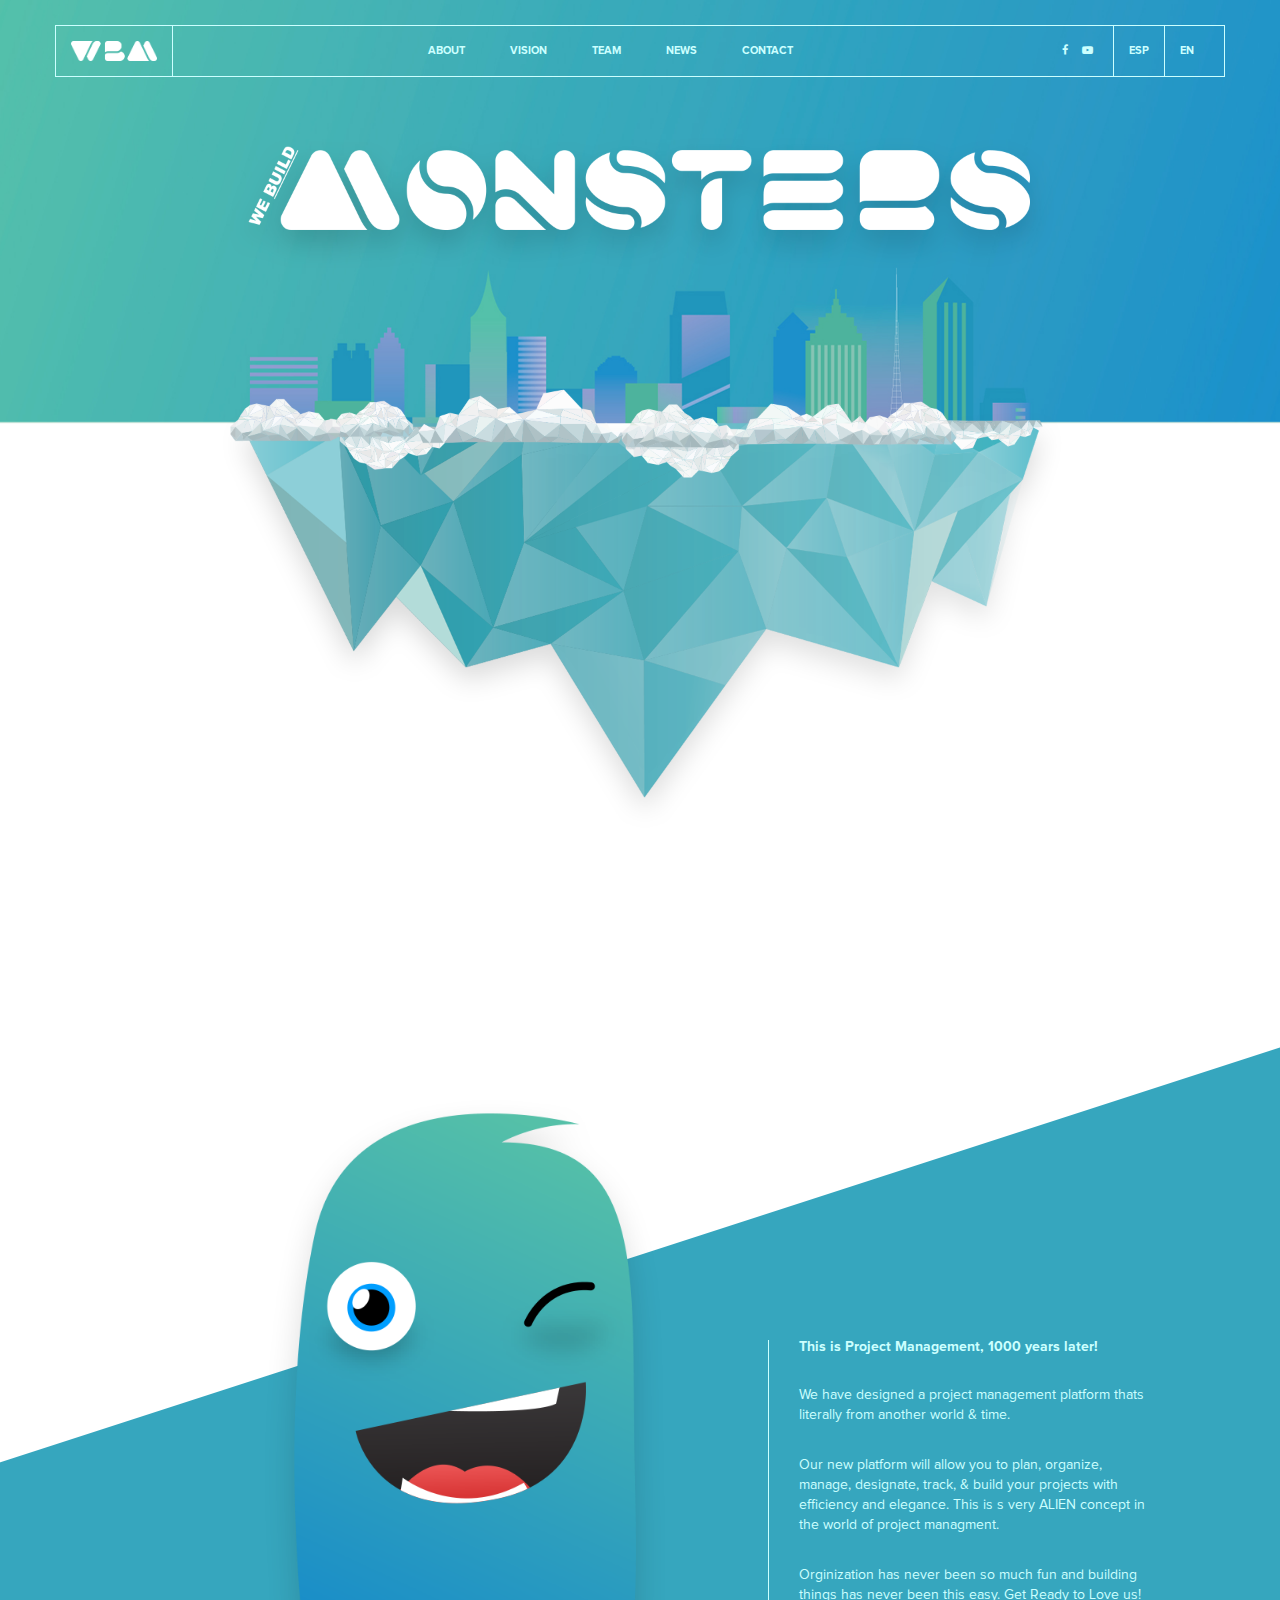
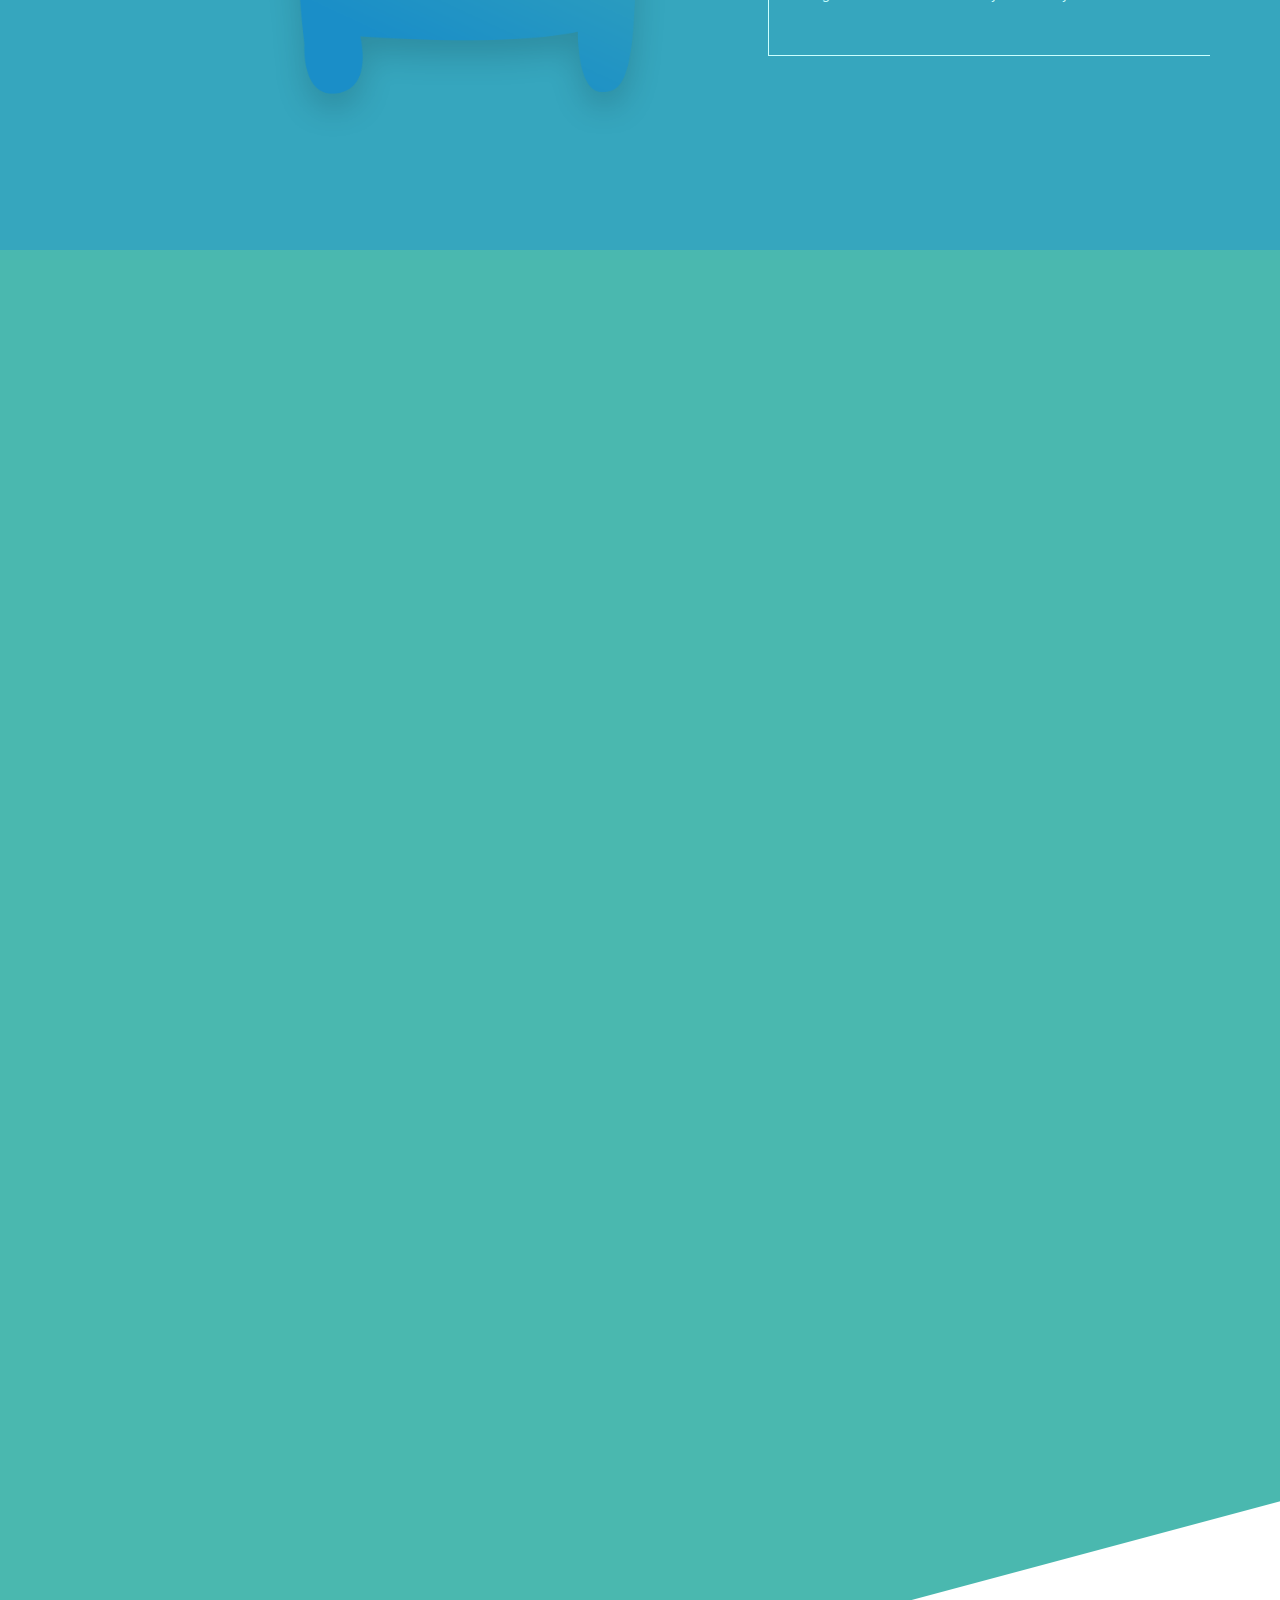
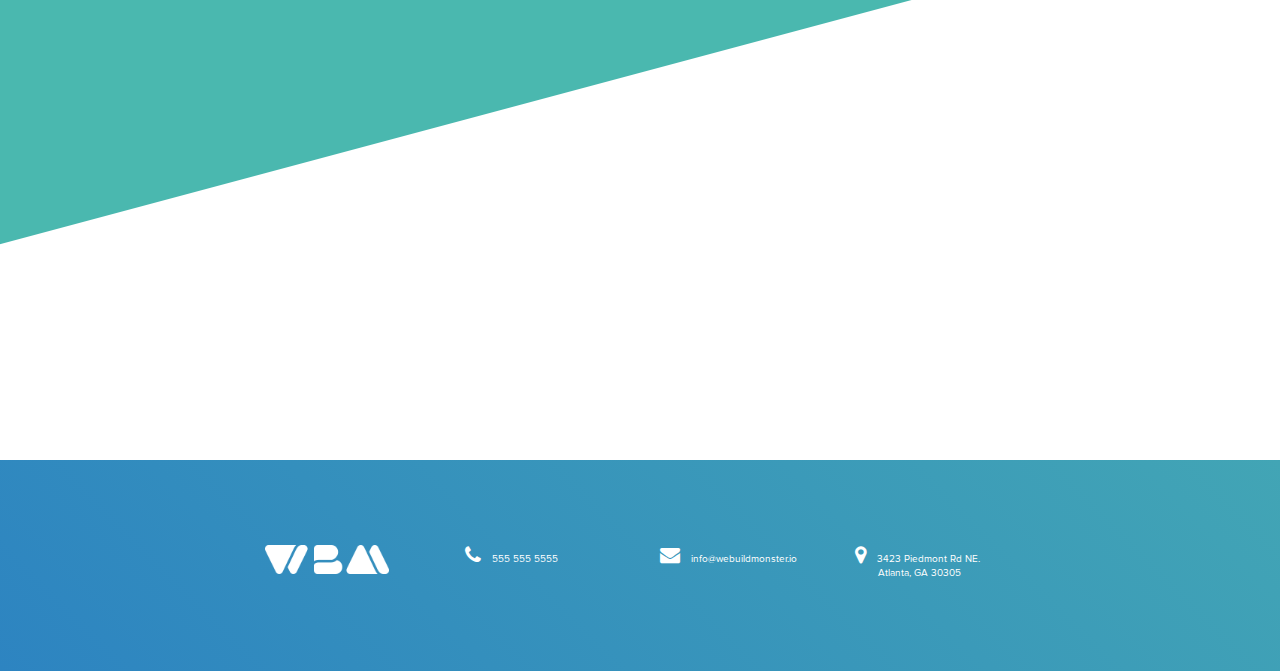
==== commit c02a187a: "changed framework from bootstrap to foundation" ====
--- a/index.html
+++ b/index.html
@@ -6,226 +6,125 @@
   <meta http-equiv="x-ua-compatible" content="ie=edge">
   <meta name="viewport" content="width=device-width, initial-scale=1.0">
   <title>We Build Monsters Beta Site</title>
-  <link rel="stylesheet" href="css/foundation.min.css">
+  <!-- Latest compiled and minified CSS -->
+  <link rel="stylesheet" href="https://maxcdn.bootstrapcdn.com/bootstrap/3.3.7/css/bootstrap.min.css" integrity="sha384-BVYiiSIFeK1dGmJRAkycuHAHRg32OmUcww7on3RYdg4Va+PmSTsz/K68vbdEjh4u" crossorigin="anonymous">
   <link rel="stylesheet" href="css/main.css">
   <link rel="stylesheet" href="css/font-awesome-4.7.0/css/font-awesome.min.css">
 </head>
 
-<body id="home">
-  <div class="row">
-    <div class="large-12 columns">
-      <!-- Mobile Navigation -->
-      <div class="title-bar" data-responsive-toggle="nav-menu" data-hide-for="medium">
-        <button class="menu-icon" type="button" data-toggle></button>
-        <div class="title-bar-title"><img src="img/logo_navbar.png" height="50%" width="50%" /></div>
+<body>
+  <div class="navbar navbar-default">
+    <nav class="container">
+      <!-- Brand and toggle get grouped for better mobile display -->
+      <div class="navbar-header">
+        <button type="button" class="navbar-toggle collapsed" data-toggle="collapse" data-target="#bs-example-navbar-collapse-1" aria-expanded="false">
+            <span class="sr-only">Toggle navigation</span>
+            <span class="icon-bar"></span>
+            <span class="icon-bar"></span>
+            <span class="icon-bar"></span>
+          </button>
+        <a class="navbar-brand border-right" href="index.html"><img src="img/logo_navbar.png" height="100%" /></a>
       </div>
-      <!-- Navigation Logo -->
-      <nav class="top-bar" id="nav-menu">
-        <!-- Nav Links Section -->
-        <div class="top-bar-left">
-          <ul class="menu">
-            <li class="logo-wrapper hide-for-small-only ">
-              <div class="logo">
-                <a href="index.html"><img src="img/logo_navbar.png" /></a>
-              </div>
-            </li>
-          </ul>
-        </div>
-        <div class="center">
-          <ul class="menu">
-            <li><a href="about.html">ABOUT</a></li>
-            <li><a href="vision.html">VISION</a></li>
-            <li><a href="#">TEAM</a></li>
-            <li><a href="news.html">NEWS</a></li>
-            <li><a href="contact.html">CONTACT</a></li>
-            <!-- <li><a href="#"><i class="fa fa-facebook" aria-hidden="true"></i></a></li>
-            <li><a href="#"><i class="fa fa-youtube-play" aria-hidden="true"></i></a></li>
-            <li class="border-left">
-              <a href="#">ESP</a>
-            </li>
-            <li class="border-left">
-              <a href="#">EN</a>
-            </li> -->
-          </ul>
-        </div>
 
-        <div class="">
-          <ul class="menu">
+      <!-- Collect the nav links, forms, and other content for toggling -->
+      <div class="collapse navbar-collapse navbar-center" id="bs-example-navbar-collapse-1">
+        <ul class="nav navbar-nav main-links">
+          <li><a href="about.html">ABOUT</a></li>
+          <li><a href="vision.html">VISION</a></li>
+          <li><a href="#">TEAM</a></li>
+          <li><a href="news.html">NEWS</a></li>
+          <li><a href="contact.html">CONTACT</a></li>
+        </ul>
+        <ul class="nav navbar-nav navbar-right">
+          <li><a href="#"><i class="fa fa-facebook" aria-hidden="true"></i></a></li>
+          <li><a href="#"><i class="fa fa-youtube-play" aria-hidden="true"></i></a></li>
+          <li class="border-left">
+            <a href="#">ESP</a>
+          </li>
+          <li class="border-left">
+            <a href="#">EN</a>
+          </li>
+        </ul>
+      </div>
+      <!-- /.navbar-collapse -->
+    </nav>
+  </div>
+  <header>
+    <div class="container">
+      <div class="row">
 
-          </ul>
-        </div>
-      </nav>
-    </div>
-  </div>
-
-  <div class="section-one scrollme">
-    <div class="row animateme">
-      <div class="large-6 medium-6 columns">
-        <img class="animateme" data-when="view" data-from="0.55" data-to="0.05" data-scale="0.7" data-translatex="-300" src="img/monster1.png" />
-      </div>
-      <div class="large-6 medium-6 columns margin-top">
-        <div class="white-border-box animateme" data-when="view" data-from="0.9" data-to="0" data-opacity="0" data-translatey="-900">
-          <p class="title">This is Project Management, 1000 years later!</p>
-          <p>
-            We have designed a project management platform thats literally from another world & time.
-          </p>
-          <p>
-            Our new platform will allow you to plan, organize, manage, designate, track, & build your projects
-            <MONSTERS> with efficiency and elegance. This is s very ALIEN concept in the world of project managment.
-          </p>
-          <p>
-            Orginization has never been so much fun and building things has never been this easy. Get Ready to Love us!
-          </p>
-          <a href="#" class="button">MORE</a>
-        </div>
       </div>
     </div>
-  </div>
-  <div class="section-two scrollme">
-    <div class="row padding-top">
-      <div class="large-8 medium-8 columns">
-        <div class="row">
-          <div class="large-2 medium-2 columns">
-            <img class="animateme" data-when="view" data-from="0.5" data-to="0.7" data-opacity="0" data-rotatex="-90" data-rotatey="90" data-rotatez="-90" src="img/monster2.png" />
-          </div>
-          <div class="large-10 medium-10 columns title-margin-top animateme" data-when="view" data-from="0.5" data-to="0" data-opacity="0">
-            <h6>Teamwork makes the Dream Work.</h6>
-          </div>
+  </header>
+  <section class="section-one">
+    <div class="container">
+      <div class="row">
+        <div class="col-lg-2"></div>
+        <div class="col-lg-4 col-sm-6 img-responsive">
+          <img src="img/monster1.png" />
         </div>
-        <div class="row">
-          <div class="large-12 medium-12 columns">
-            <div class="white-border-box animateme" data-when="view" data-from="0.5" data-to="0.05" data-opacity="0" data-translatex="-800">
-              <p class="title">We Build Monsters helps you from Planning to Creation!</p>
-              <p>
-                Project Managment is currently boring and tedious. No one wants to do it and when they do, it ends up being quite messy and incomplete.
-              </p>
-              <p>
-                The dreamers become frustrated and the builders become confused.We remove the friction and optimize the simplicity of project managment by guiding you through a fun and gamified step by step process that helps you interactively document your idea with
-                HIGH DEFINITION CLARITY for the PROJECT CREATOR & the PROJECT BUILDER.
-              </p>
-              <p>
-                We call “projects”
-                <MONSTERS> ; and we cant wait to help you build them.Click below to learn more about what we have planned for you before we teleport you to our world. “WInter Is Coming”.
-              </p>
-              <a href="#" class="button">MORE</a>
-            </div>
-          </div>
-        </div>
-      </div>
-      <div class="large-4 medium-4 columns">
-        <object class="comment animateme" data-when="view" data-from="0.5" data-to="0.05" data-opacity="0" data-translatez="-800" data="img/comment.svg" height="100%" width="100%" type="image/svg+xml"></object>
-      </div>
-    </div>
-  </div>
-
-  <div class="section-three">
-    <div class="row">
-      <div class="medium-1 columns">
-        <p></p>
-      </div>
-      <div class="large-12 medium-10 columns form-background">
-        <h1>SIGN UP FOR OUR <strong>BETA</strong></h1>
-        <div class="row">
-          <div class="large-3 medium-3 columns">
-            <p></p>
-          </div>
-          <div class="large-6 medium-6 columns select-margin-bottom" type="text">
-            <div class="row">
-              <div class="large-4 medium-4 small-5 columns">
-                <p class="right inline">I'm a/an</p>
-              </div>
-              <div class="large-8 medium-8 small-7 columns">
-                <select>
-                                  <option>Developer</option>
-                                  <option>Designer</option>
-                                  <option>Agency</option>
-                                  <option>Project Manager</option>
-                                  <option>Other</option>
-                                </select>
-              </div>
-            </div>
-          </div>
-          <div class="large-3 medium-3 columns">
-            <p></p>
-          </div>
-        </div>
-        <div class="row">
-          <div class="large-6 medium-6 columns">
-            <input type="text" id="first-name" placeholder="First Name">
-            <input type="text" id="email" placeholder="Email">
-            <input type="text" id="phone" placeholder="Phone Number">
-          </div>
-          <div class="large-6 medium-6 columns">
-            <input type="text" id="last-name" placeholder="Last Name">
-            <input type="text" id="company" placeholder="Company (Optional)">
-          </div>
-        </div>
-        <div class="row">
-          <div class="large-4 medium-3 columns">
-            <p></p>
-          </div>
-          <div class="large-4 medium-6 small-12 columns">
-            <div class="large-12 columns">
-              <a href="#" class="button large">BETA SIGN UP</a>
-            </div>
-          </div>
-          <div class="large-4 medium-3 columns">
-            <p></p>
-          </div>
-        </div>
-      </div>
-      <div class="medium-1 columns">
-        <p></p>
-      </div>
-    </div>
-  </div>
-
-  <div class="footer-background">
-    <div class="row footer-menu">
-      <div class="large-4 medium-4 column footer-margin">
-        <div class="row">
-          <div class="large-6 medium-12 column footer-block">
-            <img class="logo-footer" src="img/logo_footer.png" />
-          </div>
-          <div class="large-6 medium-12 column footer-block">
-            <i class="fa fa-phone fa-2x" aria-hidden="true"></i>
-            <span>&nbsp;555 555 5555</span>
-          </div>
-        </div>
-      </div>
-      <div class="large-3 medium-3 column">
-        <img class="hand" src="img/hand.png" />
-      </div>
-      <div class="large-5 medium-5 column footer-margin">
-        <div class="row">
-          <div class="large-6 medium-12 column footer-block">
-            <i class="fa fa-envelope fa-2x" aria-hidden="true"></i><span>&nbsp;info@webuildmonster.io</span>
-          </div>
-          <div class="large-6 medium-12 column footer-block">
-            <i class="fa fa-map-marker fa-2x" aria-hidden="true"></i><span>&nbsp;3423 Piedmont Rd NE.<br />Atlanta, GA 30305</span>
+        <div class="col-lg-1"></div>
+        <div class="col-lg-5 col-sm-6">
+          <div class="white-border-box">
+            <h5>This is Project Management, 1000 years later!</h5>
+            <br />
+            <p>
+              We have designed a project management platform thats literally from another world & time.
+            </p>
+            <br />
+            <p>
+              Our new platform will allow you to plan, organize, manage, designate, track, & build your projects
+              <MONSTERS> with efficiency and elegance. This is s very ALIEN concept in the world of project managment.
+            </p>
+            <br />
+            <p>
+              Orginization has never been so much fun and building things has never been this easy. Get Ready to Love us!
+            </p>
           </div>
         </div>
       </div>
     </div>
-  </div>
+  </section>
+  <section class="section-two">
+    <div class="container">
+      <div class="row">
+        <div class="col-lg-12">
 
-  <script src="js/vendor/jquery.js"></script>
-  <script src="js/vendor/what-input.js"></script>
-  <script src="js/vendor/foundation.js"></script>
-  <script src="js/main.js"></script>
+        </div>
+      </div>
+    </div>
+  </section>
+
+  <footer>
+    <div class="container">
+      <div class="row">
+        <div class="col-lg-2"></div>
+        <div class="col-lg-2 col-sm-3 col-xs-6">
+          <img class="logo-footer" src="img/logo_footer.png" />
+        </div>
+        <div class="col-lg-2 col-sm-3 col-xs-6 phone-padding">
+          <i class="fa fa-phone fa-2x" aria-hidden="true"></i>
+          <span>&nbsp;555 555 5555</span>
+        </div>
+        <div class="col-lg-2 col-sm-3 col-xs-6">
+          <i class="fa fa-envelope fa-2x" aria-hidden="true"></i>
+          <span>&nbsp;info@webuildmonster.io</span>
+        </div>
+        <div class="col-lg-2 col-sm-3 col-xs-6">
+          <i class="fa fa-map-marker fa-2x" aria-hidden="true"></i>
+          <span>&nbsp;3423 Piedmont Rd NE.</span>
+          <br />
+          <span class="city-padding">&nbsp;Atlanta, GA 30305</span>
+        </div>
+        <div class="col-lg-2"></div>
+      </div>
+    </div>
+  </footer>
+  <script src="js/jquery.js"></script>
+  <!-- Latest compiled and minified JavaScript -->
+  <script src="https://maxcdn.bootstrapcdn.com/bootstrap/3.3.7/js/bootstrap.min.js" integrity="sha384-Tc5IQib027qvyjSMfHjOMaLkfuWVxZxUPnCJA7l2mCWNIpG9mGCD8wGNIcPD7Txa" crossorigin="anonymous"></script>
   <script src="js/scrollme-master/jquery.scrollme.min.js"></script>
 
 </body>
 
 </html>
-/jquery.scrollme.min.js"></script>
-
-</body>
-
-</html>
-
-/jquery.scrollme.min.js"></script>
-
-</body>
-
-</html>
--- a/css/main.css
+++ b/css/main.css
@@ -1,498 +1,434 @@
 @font-face {
-    font-family: ProximaNova;
-    src: url("fonts/ProximaNovaReg.otf") format("opentype");
+  font-family: ProximaNova;
+  src: url("../fonts/ProximaNovaReg.otf") format("opentype");
 }
 
 @font-face {
-    font-family: ProximaNova;
-    font-weight: bold;
-    src: url("fonts/ProximaNovaBold.otf") format("opentype");
+  font-family: ProximaNova;
+  font-weight: bold;
+  src: url("../fonts/ProximaNovaBold.otf") format("opentype");
 }
 
 body {
-    background: url(../img/header_background.png);
+  font-family: ProximaNova, sans-serif;
+}
+
+
+/***************************Navigation****************************/
+
+.navbar {
+  margin-top: 2.5rem;
+  border: #ccffff 0px solid;
+  background-color: transparent;
+  position: absolute;
+  z-index: 2;
+  right: 0;
+  left: 0;
+}
+
+.navbar .container {
+  border: #ccffff 1px solid;
+  border-radius: 0;
+  height: 52px;
+}
+
+a .fa.fa-facebook {
+  margin-right: -3rem;
+}
+
+.border-left {
+  border-left: #ccffff 1px solid;
+}
+
+.border-right {
+  border-right: #ccffff 1px solid;
+}
+
+.navbar-default .navbar-nav>li>a {
+  color: #ccffff;
+  font-size: 1.1rem;
+  font-weight: bold;
+}
+
+.navbar-default .main-links>li>a {
+  padding-left: 3rem;
+}
+
+.navbar-default .navbar-nav>li>a:hover {
+  color: #7158cc;
+}
+
+.navbar-collapse {
+  text-align: center;
+}
+
+.navbar-nav {
+  display: inline-block;
+  float: none;
+}
+
+.navbar-default .navbar-toggle {
+  border-color: transparent;
+}
+
+.navbar-default .navbar-toggle:focus, .navbar-default .navbar-toggle:hover {
+  background-color: transparent;
+}
+
+.navbar-default .navbar-toggle .icon-bar {
+  background-color: #ccffff;
+}
+
+
+/* Responsive Navigation */
+
+@media only screen and (max-width: 992px) {
+  .navbar-default .main-links>li>a {
+    padding-left: 0.5rem;
+  }
+}
+
+@media only screen and (max-width: 500px) {
+  .navbar {
+    border: #ccffff 0px solid;
+    background-color: transparent;
+    margin-left: 3rem;
+    margin-right: 3rem;
+  }
+  .navbar .container {
+    border: #ccffff 0px solid;
+    border-radius: 0;
+    height: 52px;
+  }
+  .border-left {
+    border-left: #ccffff 0px solid;
+  }
+  .border-right {
+    border-right: #ccffff 0px solid;
+  }
+  .navbar-default .navbar-collapse, .navbar-default .navbar-form {
+    border-color: transparent;
+    background-color: rgba(54, 166, 190, 0.7);
+  }
+  a .fa.fa-facebook {
+    margin-right: 1rem;
+  }
+  .navbar-header {
+    margin-top: -1.5rem;
+  }
+}
+
+
+/***************************Header****************************/
+
+header {
+  position: relative;
+  overflow-y: hidden;
+  z-index: 1;
+  background: url(../img/header_background.png);
+  background-size: 100%;
+  background-repeat: no-repeat;
+}
+
+
+/*Change the background for the mobile devices*/
+
+@media only screen and (max-width: 768px) {
+  header {
+    background: url(../img/header_mobile.png);
     background-size: 100%;
     background-repeat: no-repeat;
-}
-
-
-/*Change the background for the mobile devices*/
-
-@media only screen and (max-width: 768px) {
-    body {
-        background: url(../img/header_mobile.png);
-        background-size: 100%;
-        background-repeat: no-repeat;
-    }
-}
-
-
-/***************************Navigation****************************/
-
-nav#nav-menu {
-    border: #ccffff 1px solid;
-    margin-top: 1.5rem;
-    font-weight: bold;
-    height: 3.5em;
-    text-align: center;
-}
-
-.menu>li>a {
-    color: #ccffff;
-    font-size: 0.8rem;
-}
-
-.border-left a {
-    border-left: #ccffff 1px solid;
-}
-
-.top-bar, .top-bar ul {
-    background-color: transparent;
-}
-
-.top-bar-right .menu>li>a {
-    padding: .7rem 0.1rem;
-}
-
-.center .menu {
-    display: inline-block;
-}
-
-
-/* Small Navigation */
-
-.logo-small {
-    float: right;
-}
-
-.title-bar {
-    padding: 0.60rem;
-    background: transparent;
-}
-
-.menu-icon, .title-bar-title {
-    position: relative;
-    top: 10px;
-}
-
-
-/* Medium-Up Navigation */
-
-@media only screen and (min-width: 640px) {
-    .logo-wrapper .logo {
-        width: 100px;
-        height: 54px;
-        border-right: #ccffff 1px solid;
-        margin-top: -8px;
-        margin-bottom: -8px;
-        padding-top: 15px;
-        padding-right: 15px;
-    }
-    .top-bar-right ul {
-        float: right;
-    }
-    .top-bar-left ul {
-        float: left;
-    }
-}
-
-
-/* Small-Down Navigation */
-
-@media only screen and (max-width: 639px) {
-    .top-bar {
-        background-color: rgba(54, 166, 190, 0.9);
-    }
-    .menu>li>a {
-        color: #ccffff;
-        font-size: 0.6rem;
-    }
-}
-
-
-/* Section One */
+  }
+}
+
+header .container {
+  height: 84rem;
+}
+
+
+/***************************Section One****************************/
 
 .section-one {
-    background-color: #36a6be;
-    position: relative;
-    z-index: 1;
-    margin-top: 107%;
-    padding-top: 27rem;
-}
-
-.section-one:before {
-    background: inherit;
-    top: -319px;
-    content: '';
-    display: block;
-    height: 50%;
-    left: 0;
-    position: absolute;
-    right: 0;
-    transform: skewY(-10.5deg);
-    transform-origin: 100%;
-    z-index: -1;
-}
-
-#about .section-one h1 {
-    padding-left: 2.5rem;
-    padding-bottom: 3rem;
-    font-size: 7.3rem;
-    color: #ccffff;
-    font-weight: bold;
-}
-
-#contact .section-one h1 {
-    padding-bottom: 3rem;
-    font-size: 7.3rem;
-    color: #ccffff;
-    font-weight: bold;
+  background-image: url(../img/section-one.png);
+  background-repeat: no-repeat;
+  position: relative;
+  z-index: 0;
+  padding: 170px 0;
+}
+
+.section-one .container {
+  padding-top: 9rem;
+  height: 67rem;
+}
+
+.section-one img {
+  position: relative;
+  width: 111%;
 }
 
 .margin-top {
-    margin-top: 17rem;
+  margin-top: 17rem;
 }
 
 .button {
-    border-radius: 3px;
-    color: #36a6be;
-    padding: 1.2em 5em;
-    margin: 1.5rem 0px 0.5rem;
-    font-weight: bold;
-}
-
-#home .white-border-box {
-    color: #ffffff;
-    padding: 0 4rem 2rem 2rem;
-    border-left: #ffffff 1px solid;
-    border-bottom: #ffffff 1px solid;
-    margin-bottom: 8rem;
-}
-
-#about .white-border-box {
-    color: #ffffff;
-    padding: 0 4rem 2rem 2rem;
-    border-left: #ffffff 1px solid;
-    border-bottom: #ffffff 1px solid;
-    margin-bottom: 8rem;
-    margin-top: -3rem;
+  border-radius: 3px;
+  color: #36a6be;
+  padding: 1.2em 5em;
+  margin: 1.5rem 0px 0.5rem;
+  font-weight: bold;
+}
+
+.white-border-box {
+  margin-top: 24rem;
+  color: #ccffff;
+  padding: 0 6rem 4rem 3rem;
+  border-left: #ccffff 1px solid;
+  border-bottom: #ccffff 1px solid;
+  margin-bottom: 8rem;
+}
+
+.section-one h5 {
+  font-weight: bold;
 }
 
 .section-one .white-border-box {
-    padding: 0 0rem 2rem 2rem;
-    margin-left: 1.5rem;
-}
-
-@media only screen and (max-width: 639px) {
-    .section-one {
-        margin-top: 40rem;
-    }
-}
-
-@media only screen and (max-width: 425px) {
-    #about .section-one h1 {
-        font-size: 4.3rem;
-    }
-    #contact .section-one h1 {
-        font-size: 4.3rem;
-    }
-}
-
-
-/* Section Two */
+  margin-left: 1.5rem;
+}
+
+
+/***************************Section Two****************************/
 
 .section-two {
-    background-color: #4ab8af;
-    position: relative;
-    z-index: 1;
-    margin-bottom: 28rem;
+  background-image: url(../img/section-two.png);
+  background-repeat: no-repeat;
+  z-index: 0;
+  padding: 170px 0;
+}
+
+.section-two .container {
+  height: 147rem;
+}
+
+
+/*.section-two {
+  background-color: #4ab8af;
+  position: relative;
+  z-index: 1;
+  margin-bottom: 28rem;
 }
 
 .section-two:before {
-    background: inherit;
-    bottom: 0;
-    content: '';
-    display: block;
-    height: 100%;
-    left: 0;
-    position: absolute;
-    right: 0;
-    transform: skewY(-10.5deg);
-    transform-origin: 100%;
-    z-index: -1;
-}
-
-#about .section-two p {
-    font-size: 1.5rem;
-    line-height: 3rem;
-    color: #ccffff;
-}
-
-#about .section-two .paragraph-height {
-    margin-top: 2rem;
-}
-
-#contact .section-two p {
-    font-size: 1.5rem;
-    color: #ccffff;
-    font-weight: bold;
-    padding-top: 2rem;
-}
-
-#contact .section-two .fa.fa-phone, #contact .section-two .fa.fa-envelope, #contact .section-two .fa.fa-map-marker {
-    color: #36a6be;
-}
-
-#contact .fa.fa-circle.fa-stack-2x {
-    color: #ffffff;
-}
+  background: inherit;
+  bottom: 0;
+  content: '';
+  display: block;
+  height: 100%;
+  left: 0;
+  position: absolute;
+  right: 0;
+  transform: skewY(-10.5deg);
+  transform-origin: 100%;
+  z-index: -1;
+}*/
 
 .section-two h6 {
-    color: #7158cc;
-    display: inline;
-    vertical-align: middle;
-    font-size: 1.4rem;
+  color: #7158cc;
+  display: inline;
+  vertical-align: middle;
+  font-size: 1.4rem;
 }
 
 .section-two img {
-    padding-bottom: 1em;
+  padding-bottom: 1em;
 }
 
 .padding-top {
-    padding-top: 5rem;
+  padding-top: 5rem;
 }
 
 .monster2 {
-    margin-bottom: 0.5rem;
+  margin-bottom: 0.5rem;
 }
 
 .title-margin-top {
-    padding-top: 3rem;
+  padding-top: 3rem;
 }
 
 .title {
-    margin-top: -17px;
-    font-size: 1.2rem;
+  margin-top: -17px;
+  font-size: 1.2rem;
 }
 
 .section-two .white-border-box {
-    margin-right: 1.5rem;
+  margin-right: 1.5rem;
 }
 
 .comment {
-    margin-top: 2.8rem;
+  margin-top: 2.8rem;
 }
 
 
 /* Section Three */
 
 .section-three {
-    color: #ffffff;
-    background-color: #36a6be;
-    padding-top: 15rem;
-    padding-bottom: 23rem;
-    position: relative;
-    z-index: 1;
+  color: #ffffff;
+  background-color: #36a6be;
+  padding-top: 100px;
+  padding-bottom: 380px;
+  position: relative;
+  z-index: 1;
 }
 
 .section-three:before {
-    background: inherit;
-    top: -319px;
-    content: '';
-    display: block;
-    height: 50%;
-    left: 0;
-    position: absolute;
-    right: 0;
-    transform: skewY(-10.5deg);
-    transform-origin: 100%;
-    z-index: -1;
+  background: inherit;
+  top: -319px;
+  content: '';
+  display: block;
+  height: 50%;
+  left: 0;
+  position: absolute;
+  right: 0;
+  transform: skewY(-10.5deg);
+  transform-origin: 100%;
+  z-index: -1;
 }
 
 .section-three h1 {
-    text-align: center;
-    margin-bottom: 6rem;
+  text-align: center;
+  margin-bottom: 6rem;
 }
 
 .form-background {
-    border-width: 1px;
-    border-color: #257383;
-    border-style: solid;
-    padding: 50px;
-    background: rgb(50, 160, 163);
-    /* Old browsers */
-    background-image: -moz-linear-gradient( -40deg, rgba(50, 160, 163, 1) 0%, rgba(41, 138, 162, 1) 100%);
-    background-image: -webkit-linear-gradient( -40deg, rgba(50, 160, 163, 1) 0%, rgba(41, 138, 162, 1) 100%);
-    background-image: -ms-linear-gradient( -40deg, rgba(50, 160, 163, 1) 0%, rgba(41, 138, 162, 1) 100%);
+  border-width: 1px;
+  border-color: #257383;
+  border-style: solid;
+  padding: 50px;
+  background: rgb(50, 160, 163);
+  /* Old browsers */
+  background-image: -moz-linear-gradient( -40deg, rgba(50, 160, 163, 1) 0%, rgba(41, 138, 162, 1) 100%);
+  background-image: -webkit-linear-gradient( -40deg, rgba(50, 160, 163, 1) 0%, rgba(41, 138, 162, 1) 100%);
+  background-image: -ms-linear-gradient( -40deg, rgba(50, 160, 163, 1) 0%, rgba(41, 138, 162, 1) 100%);
 }
 
 .right {
-    color: #ffffff;
-    text-align: right;
+  color: #ffffff;
+  text-align: right;
 }
 
 .inline {
-    margin: 0 0 0.88889rem 0;
-    line-height: 2.56111rem;
+  margin: 0 0 0.88889rem 0;
+  line-height: 2.56111rem;
 }
 
 select {
-    font-weight: bold;
-    margin-left: -30px;
-    background-color: transparent;
-    padding-right: 0;
-    color: #ffffff;
-    border-top: none;
-    border-left: none;
-    border-right: none;
-    border-bottom: #ffffff 1px solid;
-    /*background-position: right 0.5rem center;
-    background-size: 15px 15px;*/
-    background-size: 0px 0px;
-    background-image: url("data:image/svg+xml;utf8,<svg xmlns='http://www.w3.org/2000/svg' version='1.1' width='32' height='24' viewBox='0 0 32 24'><polygon points='0,0 32,0 16,24' style='fill: rgb%28255, 255, 255%29'></polygon></svg>");
+  font-weight: bold;
+  margin-left: -32px;
+  background-color: transparent;
+  color: #ffffff;
+  border: none;
+  /*background-position: right 4.5rem center;*/
+  /*background-size: 15px 15px;*/
+  background-size: 0 0;
+  background-image: url("data:image/svg+xml;utf8,<svg xmlns='http://www.w3.org/2000/svg' version='1.1' width='32' height='24' viewBox='0 0 32 24'><polygon points='0,0 32,0 16,24' style='fill: rgb%28255, 255, 255%29'></polygon></svg>");
 }
 
 select:focus {
-    outline: none;
-    border: none;
-    background-color: transparent;
-    box-shadow: none;
+  outline: none;
+  border: none;
+  background-color: transparent;
+  box-shadow: none;
 }
 
 .select-margin-bottom {
-    margin-bottom: 5rem;
+  margin-bottom: 5rem;
 }
 
 [type=text] {
-    color: #ffffff;
-    padding-left: 2rem;
-    padding-top: 1rem;
-    padding-bottom: 1rem;
-    height: 4.4rem;
-    border-radius: 0;
-    border: 1px #86d0d6 solid;
-    background-color: #3b9ca8;
-}
-
-[type=text]:focus, textarea:focus {
-    color: #ffffff;
-    outline: none;
-    box-shadow: none;
-    border: 1px #86d0d6 solid;
-    background-color: #3b9ca8;
-}
-
-textarea {
-    color: #ffffff;
-    padding-left: 2rem;
-    padding-top: 1rem;
-    padding-bottom: 1rem;
-    height: 17.4rem;
-    border-radius: 0;
-    border: 1px #86d0d6 solid;
-    background-color: #3b9ca8;
-}
-
-textarea:focus {
-    color: #ffffff;
-    outline: none;
-    box-shadow: none;
-    border: 1px #86d0d6 solid;
-    background-color: #3b9ca8;
-}
-
-input::-webkit-input-placeholder, textarea::-webkit-input-placeholder {
-    color: #ffffff !important;
-}
-
-input:-moz-placeholder, textarea:-moz-placeholder {
-    /* Mozilla Firefox 4 to 18 */
-    color: #ffffff;
-}
-
-input::-moz-placeholder, textarea::-moz-placeholder {
-    /* Mozilla Firefox 19+ */
-    color: #ffffff;
-}
-
-input:-ms-input-placeholder, textarea:-ms-input-placeholder {
-    /* Internet Explorer 10-11 */
-    color: #ffffff;
+  color: #ffffff;
+  padding-left: 2rem;
+  padding-top: 1rem;
+  padding-bottom: 1rem;
+  height: 4.4rem;
+  border-radius: 0;
+  border: 1px #86d0d6 solid;
+  background-color: #3b9ca8;
+}
+
+[type=text]:focus {
+  color: #ffffff;
+  outline: none;
+  box-shadow: none;
+  border: 1px #86d0d6 solid;
+  background-color: #3b9ca8;
+}
+
+input::-webkit-input-placeholder {
+  color: #ffffff !important;
+}
+
+input:-moz-placeholder {
+  /* Mozilla Firefox 4 to 18 */
+  color: #ffffff;
+}
+
+input::-moz-placeholder {
+  /* Mozilla Firefox 19+ */
+  color: #ffffff;
+}
+
+input:-ms-input-placeholder {
+  /* Internet Explorer 10-11 */
+  color: #ffffff;
 }
 
 .section-three .button {
-    width: 100%;
-    border-radius: 3px;
-    color: #4ab8af;
-    padding: .85em 2.3em;
-    margin: 4rem 0px 2rem;
+  border-radius: 3px;
+  color: #4ab8af;
+  padding: .85em 4em;
+  margin: 4rem 0px 2rem;
 }
 
 .section-three .button.large {
-    font-size: 1rem;
-}
-
-
-/*Footer*/
-
-.footer-background {
-    background: rgb(45, 132, 193);
-    /* Old browsers */
-    background: -moz-linear-gradient(45deg, rgba(45, 132, 193, 1) 0%, rgba(66, 165, 181, 1) 100%);
-    background: -webkit-linear-gradient(45deg, rgba(45, 132, 193, 1) 0%, rgba(66, 165, 181, 1) 100%);
-    background: linear-gradient(45deg, rgba(45, 132, 193, 1) 0%, rgba(66, 165, 181, 1) 100%);
-    position: absolute;
-    left: 0px;
-    width: 100%;
-    height: -133px;
-    z-index: 1;
-    font-weight: bold;
-}
-
-.hand {
-    margin-top: -239px;
-    z-index: 2;
-    height: 100%;
-    width: 100%;
-}
-
-.footer-menu {
-    font-size: 0.8rem;
-    color: #ffffff;
-}
-
-.footer-margin {
-    margin-top: 5rem;
-}
-
-.footer-block {
-    margin-bottom: 1rem;
-}
-
-.footer-block span {
-    margin-left: 0.1rem;
-    line-height: 1.125rem;
+  font-size: 1rem;
+}
+
+
+/*************************************Footer************************************/
+
+footer {
+  background: rgb(45, 132, 193);
+  /* Old browsers */
+  background: -moz-linear-gradient(45deg, rgba(45, 132, 193, 1) 0%, rgba(66, 165, 181, 1) 100%);
+  background: -webkit-linear-gradient(45deg, rgba(45, 132, 193, 1) 0%, rgba(66, 165, 181, 1) 100%);
+  background: linear-gradient(45deg, rgba(45, 132, 193, 1) 0%, rgba(66, 165, 181, 1) 100%);
+  position: absolute;
+  left: 0px;
+  width: 100%;
+  height: -133px;
+  z-index: 1;
+  color: #ffffff;
+  padding: 85px 0;
+  font-size: 1rem;
+}
+
+.menu {
+  color: #ffffff;
 }
 
 .logo-footer {
-    max-width: 75%;
-}
-
-.fa.fa-2x {
-    font-size: 1.7rem;
-}
-
-@media only screen and (max-width: 827px) {
-    .footer-margin {
-        text-align: center;
-        margin-top: 1rem;
-    }
-}
-
-@media only screen and (max-width: 640px) {
-    .hand {
-        height: 0%;
-        width: 0%;
-        opacity: 0;
-    }
-}
+  max-width: 75%;
+}
+
+.fa {
+  font-size: 2rem;
+  margin: 0 0.5rem;
+  padding-top: -1rem;
+}
+
+.phone-padding {
+  padding-bottom: 2rem;
+}
+
+.city-padding {
+  padding-left: 2.5rem;
+}
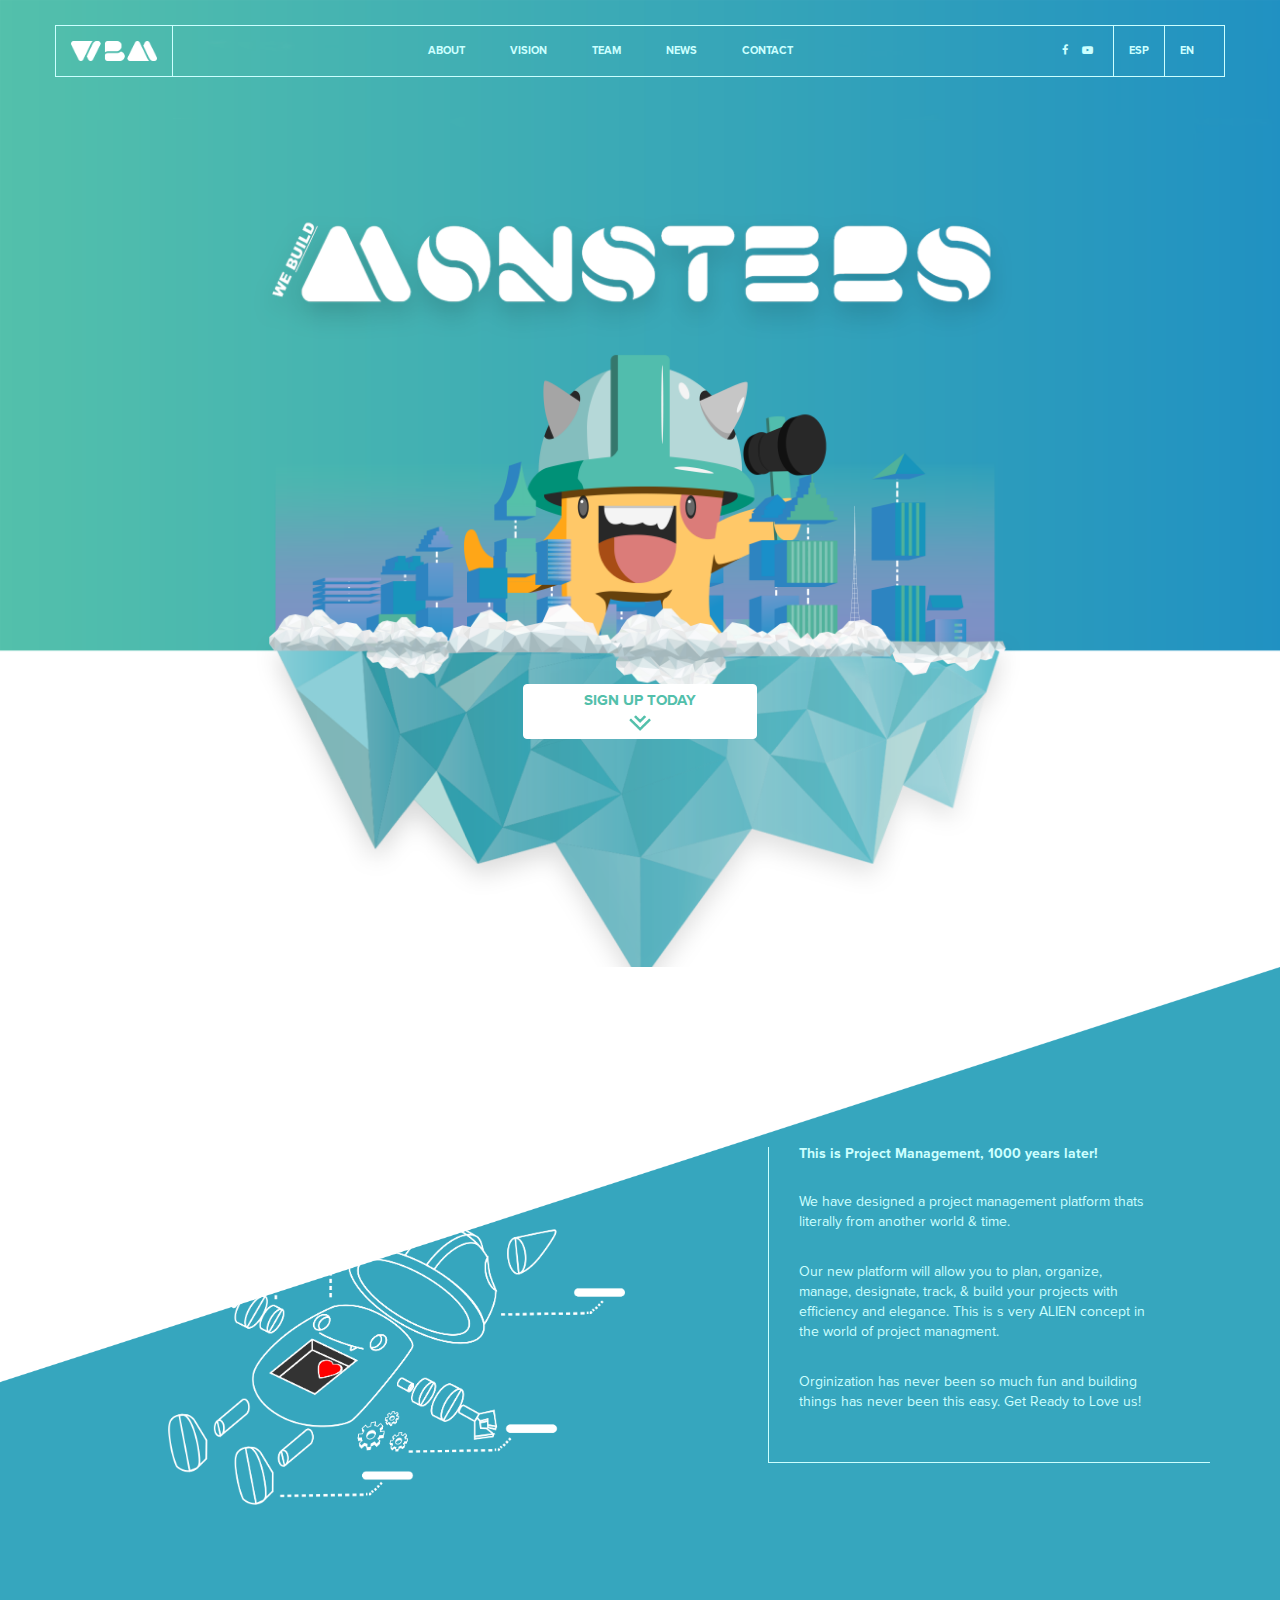
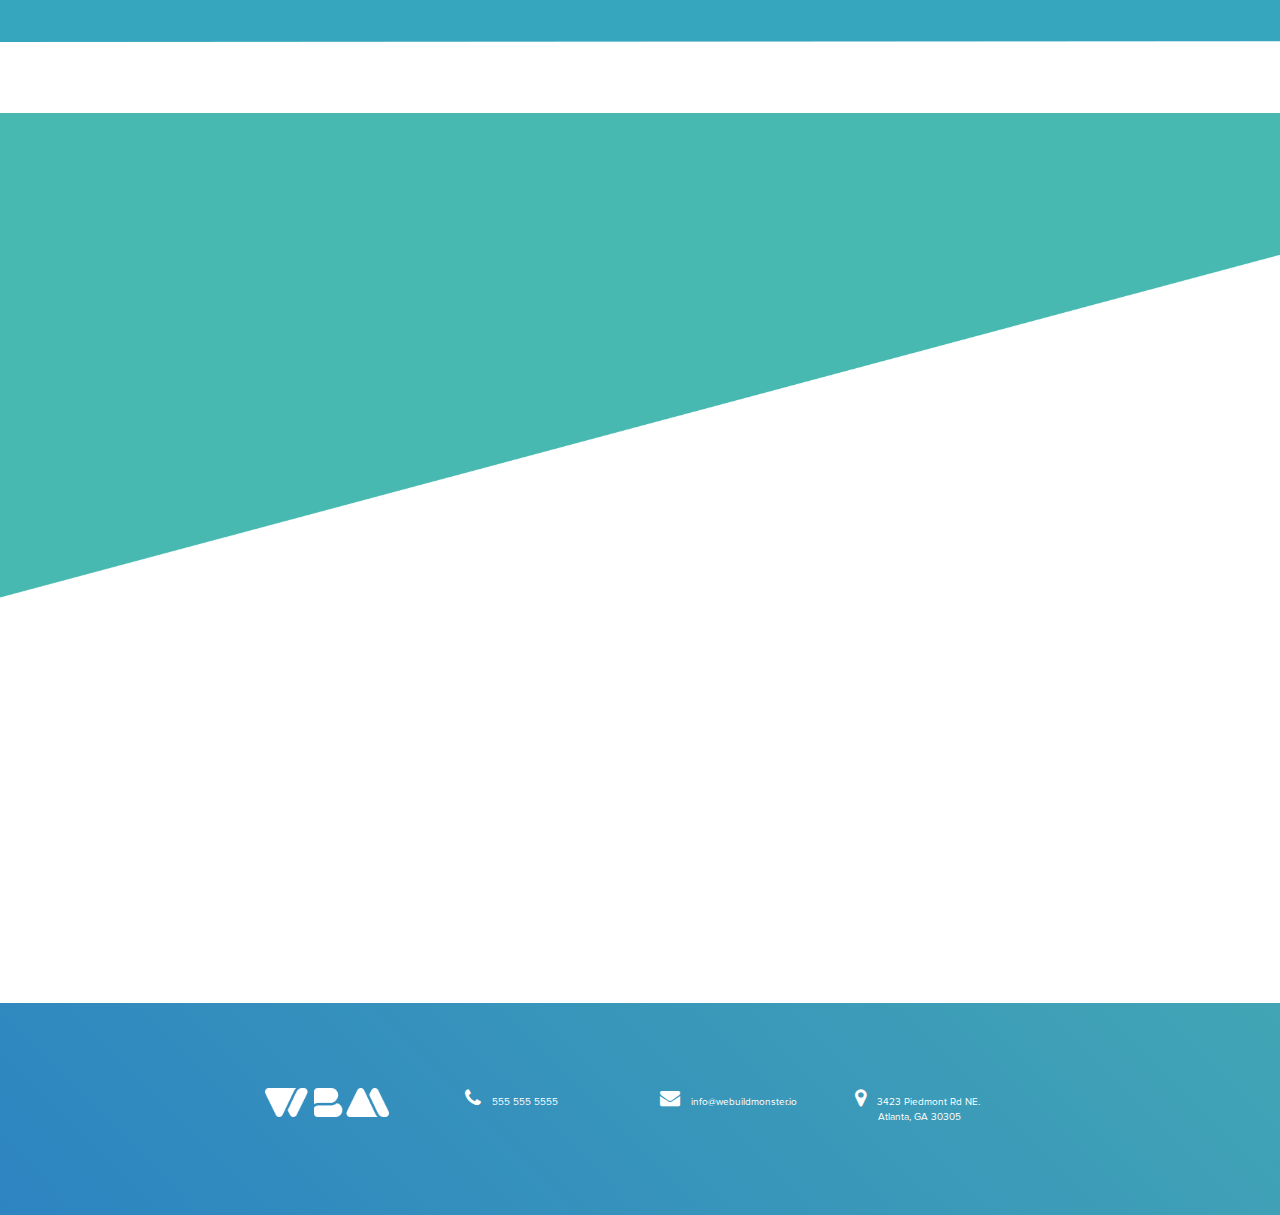
==== commit 6e987b7b: "modified splashscreen" ====
--- a/index.html
+++ b/index.html
@@ -51,17 +51,17 @@
   </div>
   <header>
     <div class="container">
-      <div class="row">
-
+      <div class="button-wrapper">
+        <button href="index.html#signup" class="btn btn-primary">SIGN UP TODAY<br /><img src="img/double_arrows.png" width="20%" /></button>
       </div>
     </div>
   </header>
   <section class="section-one">
     <div class="container">
       <div class="row">
-        <div class="col-lg-2"></div>
-        <div class="col-lg-4 col-sm-6 img-responsive">
-          <img src="img/monster1.png" />
+        <div class="col-lg-1"></div>
+        <div class="col-lg-5 col-sm-6">
+          <img class="img-responsive" src="img/monster_broken.png" />
         </div>
         <div class="col-lg-1"></div>
         <div class="col-lg-5 col-sm-6">
@@ -85,7 +85,7 @@
       </div>
     </div>
   </section>
-  <section class="section-two">
+  <section class="section-two" id="signup">
     <div class="container">
       <div class="row">
         <div class="col-lg-12">
--- a/css/main.css
+++ b/css/main.css
@@ -122,12 +122,9 @@
 /***************************Header****************************/
 
 header {
-  position: relative;
-  overflow-y: hidden;
-  z-index: 1;
   background: url(../img/header_background.png);
+  background-repeat: no-repeat;
   background-size: 100%;
-  background-repeat: no-repeat;
 }
 
 
@@ -141,8 +138,59 @@
   }
 }
 
+
+/*Change the background for larger screens*/
+
+@media only screen and (min-width: 1600px) {
+  header {
+    background: url(../img/header_large_screen.png);
+    background-size: 100%;
+    /*background-position: center center;*/
+    background-repeat: no-repeat;
+  }
+}
+
 header .container {
-  height: 84rem;
+  height: 100%;
+  /*height: 67rem;*/
+  text-align: center;
+}
+
+.button-wrapper {
+  padding-top: 60%;
+  padding-bottom: 20%;
+}
+
+.btn-primary {
+  font-size: 1.5rem;
+  font-weight: bold;
+  padding: 0.5rem 6rem;
+  color: #53c0ab;
+  background-color: #fff;
+  border-color: #fff;
+}
+
+.btn-primary:hover, .btn-primary:active, .btn-primary:focus {
+  color: #53c0ab;
+  background-color: #ccffff;
+  border-color: #ccffff;
+}
+
+.btn-primary:select {
+  color: #53c0ab;
+  background-color: #ccffff;
+  border-color: #ccffff;
+}
+
+@media only screen and (max-width: 425px) {
+  .button-wrapper {
+    padding-top: 57%;
+  }
+  .btn-primary {
+    font-size: 1rem;
+    padding: 0.5rem 1rem;
+    border-color: #53c0ab;
+  }
 }
 
 
@@ -151,35 +199,19 @@
 .section-one {
   background-image: url(../img/section-one.png);
   background-repeat: no-repeat;
-  position: relative;
-  z-index: 0;
+  background-size: 100%;
   padding: 170px 0;
 }
 
-.section-one .container {
-  padding-top: 9rem;
-  height: 67rem;
-}
-
-.section-one img {
-  position: relative;
-  width: 111%;
-}
+.section-one .container {}
+
+.section-one img {}
 
 .margin-top {
   margin-top: 17rem;
 }
 
-.button {
-  border-radius: 3px;
-  color: #36a6be;
-  padding: 1.2em 5em;
-  margin: 1.5rem 0px 0.5rem;
-  font-weight: bold;
-}
-
 .white-border-box {
-  margin-top: 24rem;
   color: #ccffff;
   padding: 0 6rem 4rem 3rem;
   border-left: #ccffff 1px solid;
@@ -201,35 +233,14 @@
 .section-two {
   background-image: url(../img/section-two.png);
   background-repeat: no-repeat;
+  background-size: 100%;
   z-index: 0;
   padding: 170px 0;
 }
 
 .section-two .container {
-  height: 147rem;
-}
-
-
-/*.section-two {
-  background-color: #4ab8af;
-  position: relative;
-  z-index: 1;
-  margin-bottom: 28rem;
-}
-
-.section-two:before {
-  background: inherit;
-  bottom: 0;
-  content: '';
-  display: block;
-  height: 100%;
-  left: 0;
-  position: absolute;
-  right: 0;
-  transform: skewY(-10.5deg);
-  transform-origin: 100%;
-  z-index: -1;
-}*/
+  height: 55rem;
+}
 
 .section-two h6 {
   color: #7158cc;
